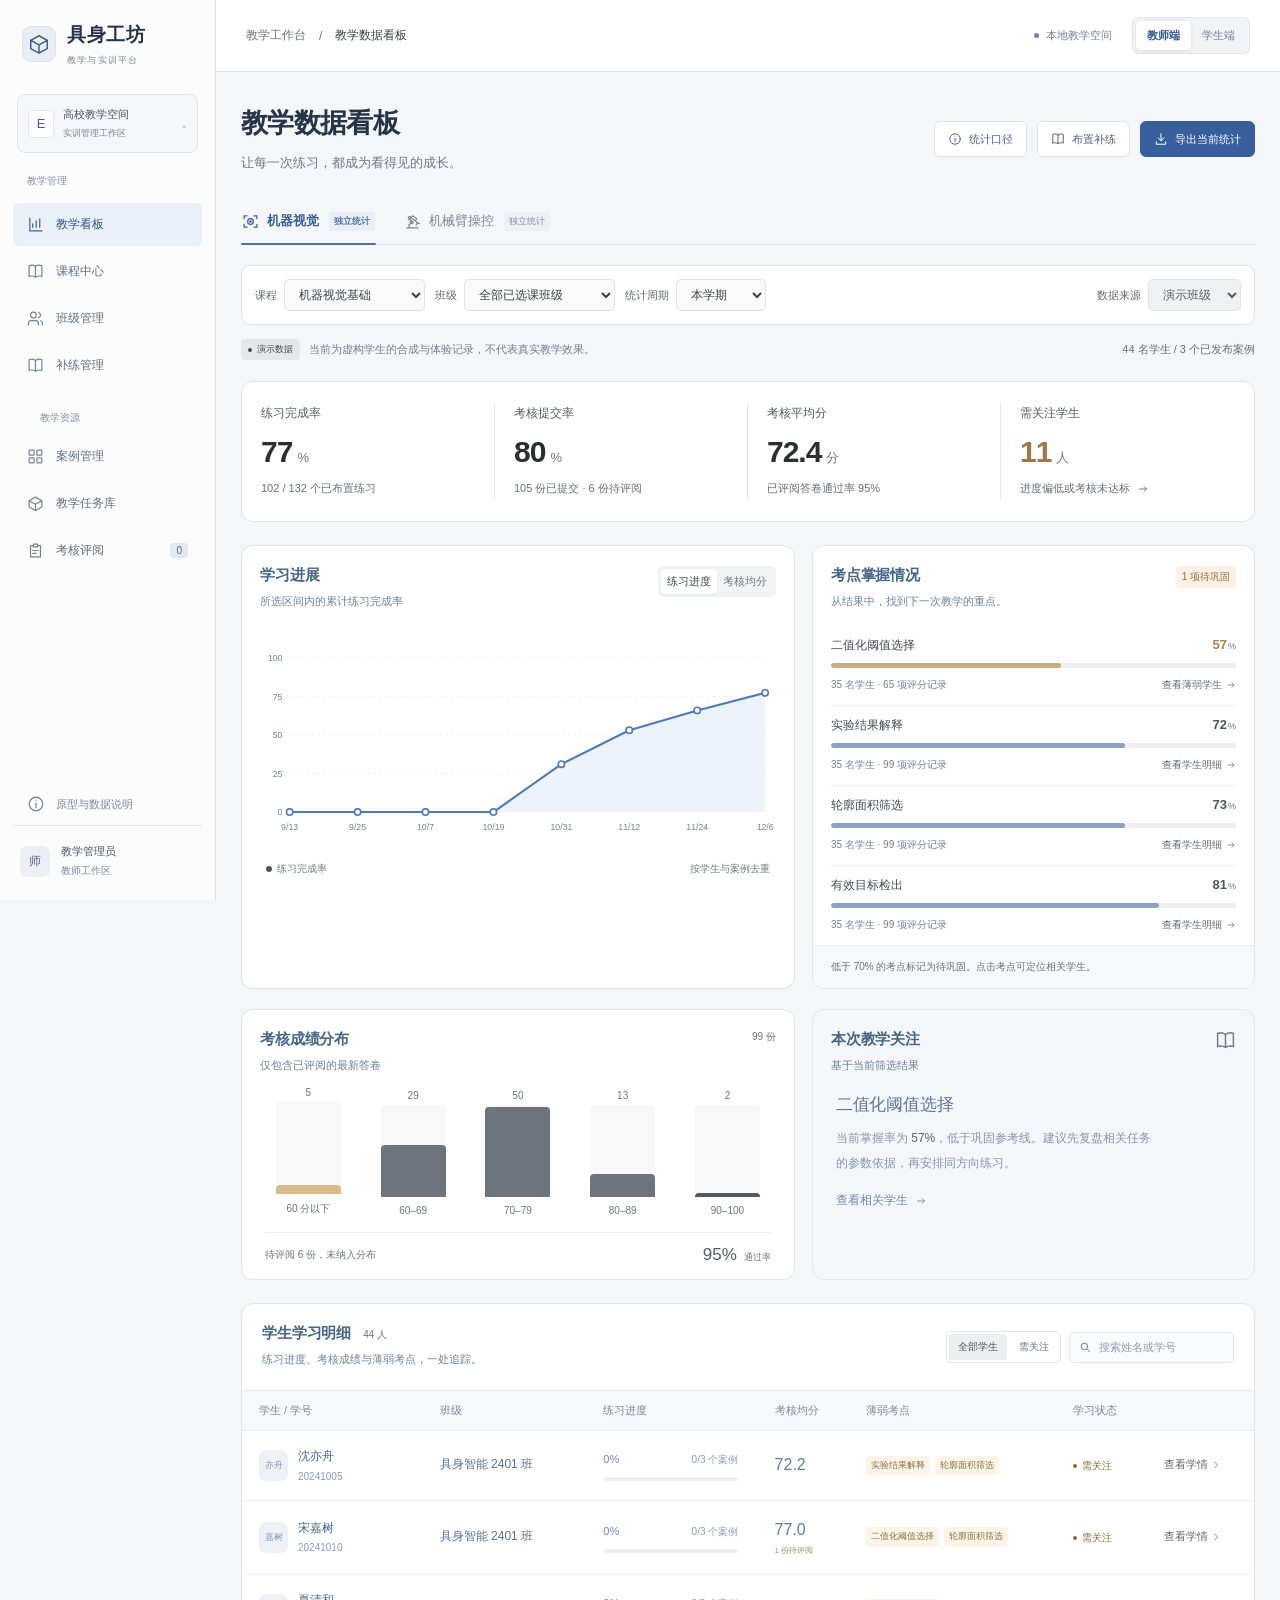
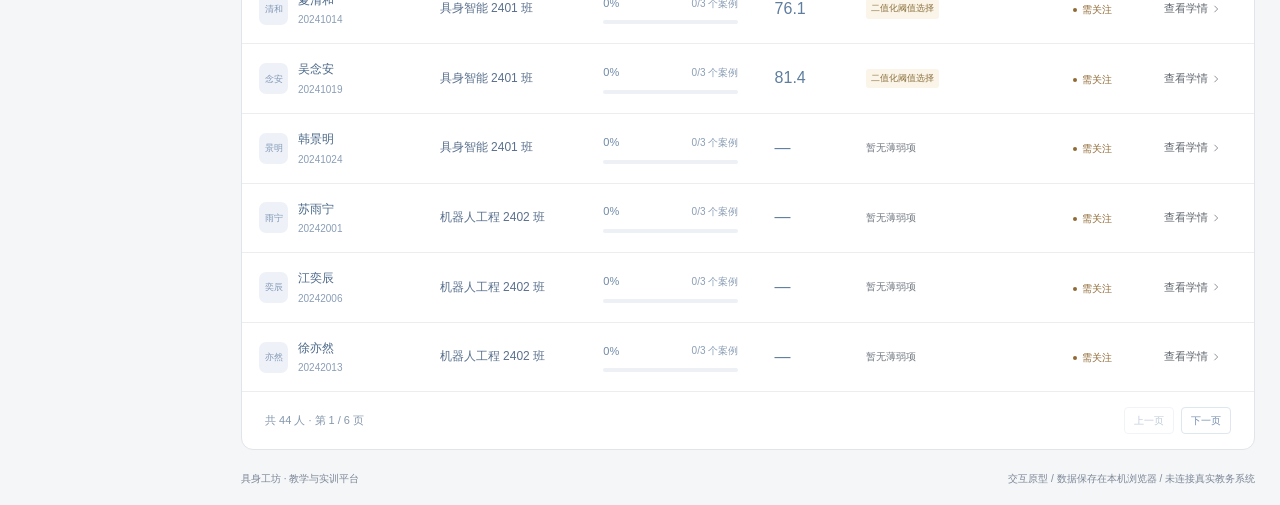
==== demos/robotlab/index.html @ 960e3304 "Publish AI product portfolio with bundled media and interactive demo" ====
<!doctype html><html lang="zh-CN"><head><meta charset="utf-8"><meta name="viewport" content="width=device-width,initial-scale=1"><title>具身工坊 · 教学与考核工作台</title><link rel="stylesheet" href="base.css"><link rel="stylesheet" href="workspace.css"><link rel="stylesheet" href="catalog.css"><link rel="stylesheet" href="studio.css"><link rel="stylesheet" href="remediation.css"><link rel="stylesheet" href="ai-workbench.css"><link rel="stylesheet" href="robot-nodes.css"></head><body><svg style="display:none" xmlns="http://www.w3.org/2000/svg"><symbol id="cube" viewBox="0 0 24 24"><path d="m12 3 9 5-9 5-9-5 9-5Z M3 8v9l9 5 9-5V8 M12 13v9"/></symbol><symbol id="grid" viewBox="0 0 24 24"><rect x="3" y="3" width="7" height="7" rx="1"/><rect x="14" y="3" width="7" height="7" rx="1"/><rect x="3" y="14" width="7" height="7" rx="1"/><rect x="14" y="14" width="7" height="7" rx="1"/></symbol><symbol id="book" viewBox="0 0 24 24"><path d="M12 5c-3-2-7-2-9-1v15c3-1 6-1 9 1 3-2 6-2 9-1V4c-2-1-6-1-9 1Zm0 0v15"/></symbol><symbol id="vision" viewBox="0 0 24 24"><path d="M3 8V4h4m10 0h4v4m0 8v4h-4M7 20H3v-4"/><circle cx="12" cy="12" r="4"/><circle cx="12" cy="12" r="1"/></symbol><symbol id="robot" viewBox="0 0 24 24"><path d="M4 21h16M7 21v-4l4-4-3-5 4-4 6 4-2 3-4-3m4 3 3 3-2 3m2-3 3 1"/><circle cx="8" cy="7" r="2"/><circle cx="11" cy="13" r="2"/></symbol><symbol id="chart" viewBox="0 0 24 24"><path d="M4 3v18h17M8 16v-5m5 5V7m5 9V4"/></symbol><symbol id="play" viewBox="0 0 24 24"><path d="m8 4 12 8-12 8V4Z"/></symbol><symbol id="save" viewBox="0 0 24 24"><path d="M4 3h13l4 4v14H3V3h1Zm3 0v6h10V3M7 21v-8h10v8"/></symbol><symbol id="spark" viewBox="0 0 24 24"><path d="m12 3 2.5 6.5L21 12l-6.5 2.5L12 21l-2.5-6.5L3 12l6.5-2.5L12 3Zm7-1 1 2 2 1-2 1-1 2-1-2-2-1 2-1 1-2Z"/></symbol><symbol id="settings" viewBox="0 0 24 24"><path d="M4 7h16M4 17h16"/><circle cx="9" cy="7" r="3" fill="white"/><circle cx="16" cy="17" r="3" fill="white"/></symbol><symbol id="refresh" viewBox="0 0 24 24"><path d="M20 8a8 8 0 1 0 0 9M20 3v6h-6"/></symbol><symbol id="expand" viewBox="0 0 24 24"><path d="M3 9V3h6m6 0h6v6M3 15v6h6m6 0h6v-6"/></symbol></svg><div id="app"></div><div id="toast" class="toast" role="status"></div><div id="modalRoot"></div><script src="catalog-data.js"></script><script src="drawing.js"></script><script src="app.js"></script><script src="catalog.js"></script><script src="analytics-data.js"></script><script src="analytics.js"></script><script src="remediation-data.js"></script><script src="remediation.js"></script><script src="ai-workbench.js"></script><script src="robot-nodes-model.js"></script><script src="robot-nodes.js"></script></body></html>
---- demos/robotlab/base.css ----
:root{--blue:#3164e8;--ink:#202b40;--muted:#8190a5;--line:#e6eaf0;--bg:#f4f6fa;--green:#209a78}*{box-sizing:border-box}body{margin:0;color:var(--ink);font-family:"PingFang SC","Microsoft YaHei",sans-serif;font-size:13px;background:var(--bg)}button,input,select{font:inherit}button{cursor:pointer;transition:background .15s,color .15s;border:0}button:disabled{opacity:.45;cursor:not-allowed}button:focus-visible,a:focus-visible,input:focus-visible,select:focus-visible{outline:3px solid #98b7ff;outline-offset:3px}button:hover{filter:brightness(.97)}.icon{width:18px;height:18px;vertical-align:middle;fill:none;stroke:currentColor;stroke-width:1.7;stroke-linecap:round;stroke-linejoin:round}.top{height:66px;background:#fff;border-bottom:1px solid var(--line);display:flex;align-items:center;padding:0 24px;gap:30px}.brand{font-size:19px;font-weight:650;display:flex;align-items:center;gap:10px;white-space:nowrap}.mark{width:31px;height:33px;background:var(--blue);color:white;display:grid;place-items:center;border-radius:9px}.brand small{font-size:10px;font-weight:500;letter-spacing:1.3px;color:var(--muted);display:block;margin-top:2px}.topnav{display:flex;height:100%;gap:28px;margin-left:25px}.topnav button{background:none;color:#758197;padding:0 2px;position:relative}.topnav button.active{color:var(--blue);font-weight:600}.topnav button.active:after{content:"";height:3px;background:var(--blue);position:absolute;bottom:0;left:0;right:0;border-radius:3px}.spacer{flex:1}.pill{padding:5px 9px;border-radius:5px;background:#eef6f3;color:#268768;font-size:11px;white-space:nowrap}.avatar{background:#eaf0ff;border-radius:50%;width:30px;height:30px;display:grid;place-items:center;color:var(--blue);font-weight:600}.shell{display:flex;min-height:calc(100vh - 66px)}.rail{width:68px;flex-shrink:0;background:#fff;border-right:1px solid var(--line);display:flex;align-items:center;flex-direction:column;gap:13px;padding:23px 0}.rail button{width:46px;height:53px;border-radius:9px;background:none;color:#8792a4;font-size:10px;display:flex;flex-direction:column;align-items:center;justify-content:center;gap:5px}.rail button.active{background:#edf2ff;color:var(--blue)}.rail .bottom{margin-top:auto}.main{padding:24px 24px 16px;flex:1;min-width:0}.breadcrumb{font-size:11px;color:#8a96a8;margin-bottom:12px}.breadcrumb span{margin:0 8px;color:#b6bec9}.titleline{display:flex;align-items:center;gap:12px}.titleline h1{font-size:23px;letter-spacing:-.6px;font-weight:650;margin:0}.tag{font-size:10px;padding:4px 7px;color:#657998;background:#e8edf5;border-radius:4px}.subtitle{color:#8390a4;font-size:12px;margin:9px 0 20px}.btn{height:34px;padding:0 13px;display:inline-flex;align-items:center;justify-content:center;gap:7px;background:#fff;border:1px solid #dce2ec;border-radius:6px;color:#58677e;white-space:nowrap}.btn.primary{background:var(--blue);color:#fff;border-color:var(--blue)}.btn.soft{background:#eef3ff;color:var(--blue);border-color:#e0e9ff}.titleactions{display:flex;gap:9px;margin-left:auto}.workflow{display:flex;background:#fff;border:1px solid var(--line);border-radius:9px;padding:13px 18px;margin-bottom:18px;gap:5px;align-items:center}.step{flex:1;display:flex;gap:9px;align-items:center;background:none;color:#8c98aa;font-size:12px;padding:8px 5px;text-align:left;white-space:nowrap}.step b{font-size:11px;width:23px;height:23px;border:1px solid #dce2ec;border-radius:50%;display:grid;place-items:center;font-weight:500}.step.done b{background:#eaf6f0;border-color:#eaf6f0;color:var(--green)}.step.active{color:var(--blue);font-weight:600}.step.active b{color:#fff;background:var(--blue);border-color:var(--blue);box-shadow:0 0 0 4px #edf2ff}.arrow{color:#c1c9d6}.workspace{display:grid;grid-template-columns:218px minmax(440px,1fr) 284px;gap:16px;align-items:start}.panel{background:white;border:1px solid var(--line);border-radius:9px;overflow:hidden}.panelhead{height:47px;display:flex;align-items:center;justify-content:space-between;padding:0 15px;border-bottom:1px solid var(--line);font-size:12px;font-weight:600}.panelhead small{font-size:10px;font-weight:400;color:#98a3b4}.left .panel{margin-bottom:14px}.lesson{padding:16px}.eyebrow{font-size:10px;color:var(--blue);font-weight:600;margin-bottom:7px}.lesson h3{font-size:15px;line-height:1.5;margin:0 0 8px}.lesson p{font-size:11px;color:#8a96a6;line-height:1.8;margin:0}.progress{height:4px;border-radius:4px;background:#eef1f6;margin:15px 0 7px;overflow:hidden}.progress span{display:block;height:100%;background:var(--blue);width:40%;transition:width .3s}.smallrow{display:flex;justify-content:space-between;color:#8c98a9;font-size:10px}.tasklist{padding:6px 10px 13px}.task{padding:12px 9px;display:flex;align-items:start;gap:9px;color:#8793a6;font-size:11px;line-height:1.6;border-radius:6px}.task.current{background:#edf3ff;color:var(--blue)}.task .check{width:15px;height:15px;border:1px solid #d6deea;border-radius:50%;font-size:9px;flex-shrink:0;text-align:center;line-height:14px;margin-top:1px}.task.complete .check{background:#e8f5ef;color:var(--green);border-color:#e8f5ef}.task small{display:block;font-size:10px;font-weight:400;opacity:.7;margin-top:3px}.knowledge{padding:14px;font-size:11px;color:#77869d;line-height:1.9}.knowledge strong{display:block;color:#52647d;margin-bottom:6px;font-weight:500}.knowledge button{background:none;color:var(--blue);padding:8px 0 0;font-size:11px}.center{min-width:0}.viewtoolbar{display:flex;padding:9px 12px;gap:8px;align-items:center;min-height:48px;border-bottom:1px solid var(--line)}.segments{display:flex;padding:3px;border-radius:5px;background:#f0f3f8}.segments button{padding:5px 11px;color:#8b97aa;background:transparent;border-radius:4px;font-size:11px}.segments button.active{background:white;box-shadow:0 1px 4px #20334e12;color:#345aaf}.viewtoolbar .rightlabel{font-size:10px;margin-left:auto;color:#8795a7}.viewport{position:relative;background:#1d2635;min-height:316px;overflow:hidden}.viewport canvas{display:block;width:100%;height:316px}.scene-label{position:absolute;top:14px;left:15px;color:#d9e2ef;display:flex;align-items:center;gap:7px;font-size:10px}.scene-label:before{content:"";width:5px;height:5px;background:#6dd3b2;border-radius:50%}.scene-help{position:absolute;bottom:13px;left:14px;font-size:10px;color:#8b9aaf}.scene-tools{position:absolute;top:12px;right:11px;display:flex;gap:5px}.scene-tools button{background:#ffffff10;border:1px solid #ffffff16;color:#c1d0e4;border-radius:4px;width:27px;height:27px}.viewportbadge{position:absolute;bottom:13px;right:12px;color:#adc0dc;font-size:10px}.camera-strip{background:#f8faff;display:grid;grid-template-columns:1fr 1fr;gap:12px;padding:12px;border-bottom:1px solid var(--line)}.camera-card{border:1px solid #e0e6ef;background:#fff;border-radius:6px;overflow:hidden}.camera-title{padding:8px 10px;font-size:10px;color:#687993;display:flex;justify-content:space-between}.camera-card canvas{width:100%;height:127px;display:block;background:#d5dde8}.vision-only .viewport{display:none}.vision-only .camera-card canvas{height:360px}.robot-only .camera-strip{display:none}.targetheader{display:flex;align-items:center;justify-content:space-between;padding:13px 14px 7px;font-size:12px;font-weight:600}.targetheader span{font-size:10px;color:#8c99ab;font-weight:400}table{border-collapse:collapse;width:100%;font-size:10px;text-align:left}th{color:#97a2b4;background:#fafbfd;font-weight:400;padding:9px 12px;white-space:nowrap}td{padding:10px 12px;border-top:1px solid #eff2f6;white-space:nowrap;color:#728198}tr.selected td{background:#f0f5ff;color:#3e68bf}tbody tr{cursor:pointer}.dot{display:inline-block;width:6px;height:6px;border-radius:2px;background:#e6b64b;margin-right:6px}.dot.blue{background:#7299d8}.status{color:#269975;font-size:10px}.paramtabs{display:flex;border-bottom:1px solid var(--line);padding:0 14px;gap:22px}.paramtabs button{height:43px;background:none;color:#8a97aa;font-size:12px}.paramtabs button.active{border-bottom:2px solid var(--blue);color:var(--blue);font-weight:600}.form{padding:16px}.sectiontitle{display:flex;align-items:center;gap:7px;font-size:12px;font-weight:600;margin-bottom:17px}.sectiontitle .square{width:5px;height:13px;background:var(--blue);border-radius:2px}.field{margin-bottom:18px}.field label{font-size:11px;color:#6f7e94;display:flex;justify-content:space-between;align-items:center;margin-bottom:9px}.field select,.field input[type=number]{border:1px solid #e1e6ef;background:#fafbfd;color:#52617b;border-radius:5px;height:32px;width:100%;padding:0 9px}.field input[type=number]{width:59px;height:27px;font-size:11px;color:var(--blue);background:#f6f8fd}input[type=range]{accent-color:var(--blue);width:100%;height:5px;cursor:pointer;margin:7px 0}.range-label{display:flex;justify-content:space-between;font-size:9px;color:#acb4c3}.switchrow{display:flex;justify-content:space-between;align-items:center;margin:16px 0;font-size:11px;color:#748299}.switch{width:29px;height:16px;border-radius:10px;background:#c8d1df;padding:2px}.switch.on{background:var(--blue)}.switch:after{content:"";display:block;width:12px;height:12px;border-radius:50%;background:#fff;transition:transform .15s}.switch.on:after{transform:translateX(13px)}.histogram{height:61px;display:flex;align-items:end;gap:2px;position:relative;margin-top:11px;border-bottom:1px solid #e3e9f3}.histogram i{background:#d7e2f8;flex:1;border-radius:1px 1px 0 0}.histogram .thresholdline{position:absolute;width:1px;height:62px;background:var(--blue);left:50%;bottom:0}.hint{padding:10px 11px;background:#f4f7fc;border-radius:6px;color:#8a98af;font-size:10px;line-height:1.8;margin:14px 0}.form .btn{width:100%;font-size:11px}.agent{margin-top:14px;border-color:#dce5fb}.agenthead{background:#f8faff}.agenttitle{display:flex;align-items:center;gap:7px;color:#425f9a}.agentmark{width:21px;height:21px;background:#e5edff;border-radius:6px;display:grid;place-items:center;color:var(--blue)}.agentbody{padding:13px}.agentbody p{font-size:11px;line-height:1.9;color:#7c8ba1;margin:0 0 10px}.agentbody strong{color:#4d6693;font-weight:500}.agentchips{display:flex;gap:6px;flex-wrap:wrap}.agentchips button{background:#fff;border:1px solid #e0e7f5;border-radius:5px;color:#6e80a0;font-size:10px;padding:6px 8px}.agentinput{display:flex;margin-top:13px;border:1px solid #e3e9f3;border-radius:5px;overflow:hidden}.agentinput input{width:100%;min-width:0;border:0;padding:9px;background:#fafbfd;font-size:10px;outline:none}.agentinput button{background:#edf2ff;color:var(--blue);width:33px}.runtime{margin-top:15px}.runtimehead{display:flex;align-items:center;border-bottom:1px solid var(--line);padding:0 14px;gap:22px}.runtimehead button{height:40px;background:none;font-size:11px;color:#8b97aa}.runtimehead button.active{color:var(--blue);border-bottom:2px solid var(--blue)}.runtimehead span{margin-left:auto;font-size:10px;color:#8b97aa}.logs{padding:12px 15px;font-size:10px;color:#8593a8;line-height:2;font-family:"SFMono-Regular",Consolas,monospace;height:89px;overflow:auto}.logs .ok{color:#26937c}.logs .info{color:#5279b6}.footer{display:flex;gap:20px;font-size:10px;color:#9aa5b5;padding:14px 0 0}.footer .spacer{flex:1}.toast{position:fixed;bottom:26px;left:50%;transform:translateX(-50%);padding:12px 20px;background:#24344b;color:#fff;border-radius:8px;box-shadow:0 8px 35px #15284235;z-index:20;opacity:0;pointer-events:none;transition:opacity .2s}.toast.show{opacity:1}.overlay{position:fixed;inset:0;background:#17263b66;backdrop-filter:blur(4px);z-index:30;display:flex;align-items:center;justify-content:center;padding:25px}.modal{width:710px;max-width:100%;max-height:90vh;overflow:auto;background:#fff;border-radius:15px;box-shadow:0 25px 100px #12264b40}.modalhead{display:flex;justify-content:space-between;padding:24px 28px;border-bottom:1px solid var(--line)}.modalhead h2{font-size:19px;margin:0}.modalhead p{color:#8a98ac;font-size:11px;margin-bottom:0}.modalbody{padding:25px 28px}.scorehero{display:flex;gap:24px;align-items:center;padding:20px;background:#f3f7ff;border-radius:10px;margin-bottom:22px}.score{font-size:46px;color:var(--blue);font-weight:650}.score small{font-size:13px;color:#8a99b1;font-weight:400}.scorehero h3{margin:0 0 9px;font-size:15px}.scorehero p{margin:0;font-size:11px;color:#7f90aa}.metric{display:flex;align-items:center;gap:15px;margin:17px 0;font-size:12px}.metric>span{width:95px}.metric .bar{height:6px;background:#edf1f8;flex:1;border-radius:5px;overflow:hidden}.metric .bar i{display:block;height:100%;background:var(--blue)}.metric b{font-weight:500;width:40px}.modalfoot{display:flex;justify-content:end;gap:10px;padding:18px 28px;border-top:1px solid var(--line)}.casegrid{display:grid;grid-template-columns:1fr 1fr;gap:14px}.casecard{border:1px solid var(--line);border-radius:9px;padding:20px;text-align:left;background:white}.casecard.selected{border-color:var(--blue);background:#f6f9ff}.casecard h3{font-size:15px}.casecard p{font-size:12px;color:#8491a5;line-height:1.8}.mode{font-size:11px;color:#8593a8;background:none}.teachlist{padding:20px}.teachlist label{display:flex;justify-content:space-between;padding:14px 0;border-bottom:1px solid var(--line)}.jog{display:grid;grid-template-columns:1fr 1fr;gap:8px}.jog button{background:#f3f6fc;color:#536c96;border:1px solid #e2e8f2;padding:9px;border-radius:5px}.robot-readout{display:grid;grid-template-columns:repeat(3,1fr);gap:6px;margin:13px 0}.robot-readout div{padding:9px;background:#f7f9fc;border-radius:5px;font-size:10px;color:#8795a9}.robot-readout b{display:block;color:#4d6386;margin-top:5px;font-weight:500}.hide{display:none!important}@media(min-width:1600px){.main{padding-left:30px;padding-right:30px}.workspace{grid-template-columns:235px minmax(530px,1fr) 310px}.viewport canvas{height:370px}.camera-card canvas{height:145px}.form{padding:20px}}@media(max-width:1200px){.workspace{grid-template-columns:180px minmax(350px,1fr) 250px;gap:10px}.main{padding:18px 14px}.topnav{margin-left:0}.step{font-size:10px;gap:5px}.workflow{padding:10px}.top{gap:20px}.rail{width:56px}.camera-card canvas{height:110px}}@media(max-width:1000px){.workspace{grid-template-columns:minmax(350px,1fr) 250px}.left{display:none}.topnav{gap:14px}.top{padding:0 14px;gap:13px}.workflow{overflow:auto}.step{min-width:105px}.titleline h1{font-size:20px}.titleactions .btn:first-child{display:none}}@media(max-width:700px){.rail,.topnav,.top .pill,.top>.mode{display:none}.top{height:58px}.main{padding:16px 10px}.workspace{display:flex;flex-direction:column}.center,.right{width:100%}.right{display:grid;grid-template-columns:1fr}.subtitle{line-height:1.8;margin-bottom:12px}.titleline{flex-wrap:wrap}.titleactions{margin-left:0}.titleline h1{font-size:20px}.camera-card canvas{height:110px}.viewport canvas{height:280px}.footer{flex-wrap:wrap;gap:8px}.casegrid{grid-template-columns:1fr}.tag{display:none}table{font-size:9px}td,th{padding:9px 7px}}@media(prefers-reduced-motion:reduce){*{scroll-behavior:auto!important;transition:none!important}}
---- demos/robotlab/workspace.css ----
:root{--muted:#718198}.top{position:sticky;top:0;z-index:10}.topnav{margin-left:15px}.topnav button{font-size:13px}.role-switch{display:flex;border:1px solid #e0e6f1;background:#f4f6fa;padding:3px;border-radius:7px}.role-switch button{border-radius:5px;background:none;font-size:12px;padding:7px 13px;color:#7a899f}.role-switch button.active{background:#fff;box-shadow:0 1px 5px #233a6320;color:var(--blue);font-weight:600}.page-wrap{max-width:1680px;margin:auto}.main{padding:24px 28px 18px}.rail{position:fixed;top:66px;bottom:0;z-index:8}.shell{padding-left:68px}.breadcrumb{font-size:12px}.titleline h1{font-size:24px}.subtitle{font-size:12px;line-height:1.8}.titleactions{align-items:center}.saved-indicator{font-size:11px;color:#8b99ad;margin-right:6px}.domain-cards{display:grid;grid-template-columns:1fr 1fr;gap:16px;margin-bottom:22px}.domain-card{display:flex;align-items:center;gap:15px;background:#fff;border:1px solid #e1e7f0;border-radius:9px;padding:18px 20px;text-align:left;position:relative;min-height:94px;color:var(--ink)}.domain-card.active{border-color:#7599f0;background:#f8faff;box-shadow:0 0 0 1px #3164e80a}.domain-card h3{font-size:15px;margin:0 0 7px;font-weight:600}.domain-card p{font-size:11px;color:#8593a7;margin:0}.domain-card .domain-icon{height:43px;width:43px;border-radius:10px;background:#edf3ff;color:#4d76cb;display:grid;place-items:center}.domain-card.robot .domain-icon{background:#e9f4f1;color:#3c927c}.domain-card .domain-icon svg{width:24px;height:24px}.domain-card .tag{margin-left:auto;background:#fff;border:1px solid #e5eaf3;color:#8191ac}.domain-card.active:after{content:'✓';position:absolute;right:9px;top:7px;color:var(--blue);font-size:10px}.teacher-layout{display:grid;grid-template-columns:210px minmax(440px,1fr) 280px;gap:18px;align-items:start}.config-menu{padding:13px 10px}.config-menu button{display:flex;width:100%;gap:12px;align-items:center;background:none;text-align:left;border-radius:6px;padding:13px 12px;color:#7e8da3;margin:3px 0;font-size:12px}.config-menu button.active{background:#edf3ff;color:var(--blue);font-weight:600}.config-menu .num{font-size:11px;width:21px;height:21px;display:grid;place-items:center;border:1px solid #dfe6f2;border-radius:5px;color:#9ba7b8}.config-menu button.active .num{border-color:#cbdcfe;color:var(--blue)}.sidebar-note{font-size:11px;color:#7e8fa8;line-height:1.9;padding:17px 15px;border-top:1px solid var(--line)}.sidebar-note strong{display:block;color:#546b92;font-weight:500;margin-bottom:7px}.panelhead{height:50px;font-size:13px}.panelhead small{font-size:11px}.editor-title{padding:22px 24px 18px;border-bottom:1px solid var(--line)}.editor-title h2{font-size:17px;margin:0 0 8px;font-weight:600}.editor-title p{color:#7d8da5;font-size:12px;line-height:1.8;margin:0}.editor-body{padding:22px 24px}.form-grid{display:grid;grid-template-columns:1fr 1fr;gap:20px}.form-item{margin-bottom:20px}.form-item label{display:block;color:#536780;font-size:12px;margin-bottom:9px}.form-item small{display:block;color:#8d9bb0;line-height:1.8;font-size:11px;margin-top:8px}.form-item input,.form-item select,.form-item textarea,.rule-input{width:100%;height:36px;border:1px solid #dfe6f0;border-radius:5px;background:#fcfdff;padding:8px 11px;color:#455b78;outline:none}.form-item textarea{height:90px;resize:vertical;line-height:1.8}.form-item input:focus,.form-item textarea:focus,.form-item select:focus,.rule-input:focus{border-color:#87a8f3;box-shadow:0 0 0 3px #eff4ff}.form-grid .form-item{margin:0}.form-divider{height:1px;background:var(--line);margin:23px 0}.fieldtitle{display:flex;align-items:center;justify-content:space-between;font-size:13px;font-weight:600;margin:0 0 15px}.fieldtitle span{font-size:11px;color:#8b9ab0;font-weight:400}.checkline{display:flex;align-items:flex-start;gap:10px;padding:14px 0;font-size:12px;color:#536a89;border-bottom:1px solid #eef2f7;line-height:1.7}.checkline input{accent-color:var(--blue);margin:4px 0 0;width:15px;height:15px}.checkline strong{font-weight:500;display:block}.checkline small{display:block;color:#90a0b5;font-size:11px;margin-top:4px}.checkline .tag{margin-left:auto;white-space:nowrap}.subtle-note{background:#f6f8fc;padding:12px 14px;border-radius:6px;color:#8494aa;font-size:11px;line-height:1.9;margin:16px 0 0}.subtle-note.blue{background:#f1f6ff;color:#6480b1}.editor-footer{padding:16px 24px;border-top:1px solid var(--line);display:flex;justify-content:space-between;align-items:center;color:#9ca7b7;font-size:11px}.preview-card{margin-bottom:15px}.preview-screen{height:150px;background:#edf1f7;position:relative;overflow:hidden}.preview-screen canvas{height:150px;width:100%;display:block}.preview-screen.robot-preview{height:175px;background:#1d2737}.preview-screen.robot-preview canvas{height:175px}.preview-caption{position:absolute;bottom:9px;left:10px;color:#7c8da6;font-size:10px;background:#ffffffdb;padding:4px 7px;border-radius:4px}.preview-screen.robot-preview .preview-caption{background:#23374bcc;color:#c9d9ef}.summary-list{padding:12px 15px}.summary-list div{display:flex;justify-content:space-between;gap:10px;padding:9px 0;font-size:11px;color:#8c9ab0}.summary-list strong{font-weight:500;color:#4c6383;text-align:right}.tag.green{color:#269577;background:#edf8f3;border:0}.tag.orange{background:#fff6e9;color:#b8893d}.policy-list{padding:8px 15px}.policy-list div{display:flex;justify-content:space-between;padding:9px 0;color:#7b8da6;font-size:11px}.policy-list .yes{color:#299a7a}.policy-list .no{color:#a3aebd}.mini-link{border:0;background:none;color:var(--blue);font-size:11px;padding:9px 15px 15px;text-align:left}.total-bar{display:flex;align-items:center;justify-content:space-between;background:#f4f8ff;border:1px solid #e1eafb;border-radius:7px;padding:14px 16px;margin-bottom:18px;color:#677e9f;font-size:12px}.total-bar b{color:var(--blue);font-size:22px;font-weight:600}.total-bar.invalid{background:#fff6f2;border-color:#f1d9c8}.total-bar.invalid b{color:#c88553}.rubric{font-size:12px}.rubric th{font-size:11px;padding:12px 10px}.rubric td{padding:15px 10px;white-space:normal;vertical-align:middle;font-size:12px;line-height:1.8;color:#627797}.rubric small{font-size:10px;color:#98a6ba;display:block}.rubric .weight{width:66px;height:32px}.rubric .weight-cell{white-space:nowrap}.rule-input{height:32px;font-size:12px}.table-scroll{overflow:auto}.permission-row{display:flex;align-items:center;justify-content:space-between;gap:15px;border-bottom:1px solid #edf1f7;padding:18px 0}.permission-row h4{font-size:12px;font-weight:500;color:#4b6488;margin:0 0 6px}.permission-row p{font-size:11px;color:#8c9ab0;margin:0;line-height:1.8}.switch{flex-shrink:0}.policy-presets{display:flex;gap:8px;margin:0 0 14px}.policy-presets button{font-size:11px;padding:7px 10px;border-radius:5px;background:#f5f7fb;border:1px solid #e1e7f2;color:#7185a6}.policy-presets button:hover{background:#eef4ff;color:var(--blue)}.validation{font-size:12px;color:#b5753d;line-height:1.9;background:#fff6e9;border:1px solid #f5e3c8;padding:12px 15px;border-radius:6px;margin-bottom:15px}.student-layout{display:grid;grid-template-columns:210px minmax(430px,1fr) 280px;gap:18px;align-items:start}.exam-banner{display:flex;align-items:center;gap:12px;background:#f4f8ff;border:1px solid #dce7fc;border-radius:7px;padding:13px 16px;margin-bottom:18px;font-size:12px;color:#6b84a9}.exam-banner .icon{color:#567cc1}.exam-banner.warning{background:#fff7ec;border-color:#f2dfc0;color:#ae864d}.exam-meta{display:flex;gap:16px;font-size:11px;color:#8f9db2;margin:15px 0 0}.exam-clock{font-size:19px;color:#456baf;font-variant-numeric:tabular-nums;letter-spacing:1px}.student-heading{padding:18px 15px}.student-heading h3{font-size:14px;line-height:1.7;margin:8px 0 12px}.student-heading p{font-size:11px;line-height:1.9;color:#8999af;margin:0}.exam-task{padding:13px 15px;display:flex;gap:10px;border-top:1px solid #edf1f7}.exam-task .task-num{font-size:10px;color:#8ca0bc;background:#f1f5fa;border-radius:4px;width:20px;height:20px;display:grid;place-items:center;flex-shrink:0}.exam-task h4{font-size:12px;font-weight:500;line-height:1.7;margin:0;color:#5d7393}.exam-task p{font-size:10px;line-height:1.8;color:#94a3b7;margin:5px 0 0}.exam-task .task-score{color:#a6b1c2;font-size:10px;white-space:nowrap;margin-left:auto}.workspace-toolbar{display:flex;align-items:center;justify-content:space-between;gap:8px;padding:13px 15px;border-bottom:1px solid var(--line);font-size:12px;font-weight:500}.workspace-toolbar small{font-size:10px;color:#92a1b6;font-weight:400}.vision-canvas-wrap{display:grid;grid-template-columns:1fr 1fr;gap:14px;padding:15px;background:#f9fbfe}.vision-canvas-wrap .camera-title{font-size:11px;padding:10px 11px}.vision-canvas-wrap canvas{height:230px;width:100%;display:block}.vision-canvas-wrap .camera-card{border-radius:6px}.vision-stats{display:grid;grid-template-columns:repeat(3,1fr);gap:1px;background:var(--line);border-top:1px solid var(--line);border-bottom:1px solid var(--line)}.vision-stats div{background:white;padding:16px;font-size:11px;color:#8b9db4}.vision-stats strong{display:block;font-size:21px;font-weight:500;color:#47658f;margin-top:8px}.vision-stats strong small{font-size:11px;font-weight:400;color:#a1aec0}.student-layout .viewport canvas{height:345px}.student-layout .viewport{min-height:345px}.evidence-box{padding:18px}.evidence-box label{display:block;font-size:12px;color:#587095;margin-bottom:10px}.evidence-box textarea{width:100%;height:90px;border:1px solid #e1e7f1;border-radius:6px;padding:11px;font-size:12px;line-height:1.8;resize:vertical;color:#5c7395}.evidence-box textarea::placeholder{color:#a0aec1}.evidence-meta{display:flex;justify-content:space-between;font-size:10px;color:#9aa8bd;margin-top:8px}.exam-controls{padding:14px 16px;display:flex;justify-content:space-between;border-top:1px solid var(--line);align-items:center;gap:10px}.exam-controls small{font-size:10px;color:#90a0b7}.student-layout .form{padding:17px}.student-layout .field label{font-size:12px}.student-layout .hint{font-size:11px}.student-layout .agentbody p{font-size:12px}.student-layout .agentinput input{font-size:11px}.agent-counter{color:#9daac0;font-size:10px;margin-top:10px}.task-mapping{display:grid;grid-template-columns:1fr 1fr;gap:9px}.task-mapping label{font-size:11px;color:#7e91ae}.task-mapping select{width:100%;margin-top:7px;height:32px;color:#576e93;background:#fafcfe;border:1px solid #dfe7f3;border-radius:5px}.pass-score{font-weight:500;color:#5273ac}.submission-bar{display:flex;justify-content:space-between;align-items:center;padding:16px 18px;background:#fff;border:1px solid var(--line);border-radius:8px;margin-top:16px;gap:10px}.submission-bar p{font-size:11px;color:#8b9bb2;line-height:1.8;margin:0}.submission-bar strong{font-size:12px;font-weight:500;color:#526e96}.submission-bar .btn{flex-shrink:0}.empty-state{padding:40px;text-align:center;color:#91a0b5}.empty-state h3{font-size:16px;color:#5c7295;font-weight:500}.report-grid{display:grid;grid-template-columns:1fr 1fr;gap:16px}.record-card{background:#fff;border:1px solid var(--line);border-radius:9px;padding:21px;text-align:left;color:var(--ink)}.record-card h3{font-size:15px;margin:0 0 10px}.record-card p{font-size:11px;color:#94a2b7}.record-card .record-score{color:var(--blue);font-size:27px;margin-top:18px}.record-card .record-score small{font-size:11px;color:#9aabc2}.student-record{padding:15px;border:1px solid var(--line);border-radius:7px;margin:12px 0;display:flex;justify-content:space-between;gap:12px;font-size:12px;line-height:1.8}.student-record p{font-size:11px;color:#94a1b5;margin:6px 0}.modal-body-text{font-size:12px;line-height:1.9;color:#7487a3}.review-textarea{width:100%;border:1px solid #dce4f1;border-radius:6px;padding:10px;color:#526b8e;height:65px;resize:vertical}.review-score{width:70px;margin:0 8px}.locked{opacity:.7}.no-data{color:#9aa9bd;font-size:11px;padding:20px;text-align:center}.type-label{font-size:11px;font-weight:500;padding:4px 7px;border-radius:4px;color:#5981c7;background:#edf3ff}.type-label.robot{color:#388b76;background:#edf7f3}.footer{line-height:1.8}.footer span{font-size:10px}.mobile-menu{display:none}.textlink{background:none;color:var(--blue);padding:0;font-size:11px}.modalhead h2{font-size:18px}.modal{width:760px}.btn:disabled:hover{filter:none}.preview-status{font-size:11px;color:#92a2b9}.param-notice{padding:12px 15px;background:#f6f9fe;color:#8d9fb9;border-bottom:1px solid var(--line);font-size:11px;line-height:1.8}.student-layout .segments button{font-size:10px;padding:5px 8px}.mapping-note{font-size:11px;color:#8b9cb5;line-height:1.8;margin:12px 0}.student-clock-label{font-size:11px;color:#99a8bc;margin-bottom:7px}.rubric-readonly{margin-top:15px}.rubric-readonly div{display:flex;justify-content:space-between;gap:10px;padding:8px 0;font-size:11px;color:#8899b3}.rubric-readonly div b{font-weight:500;color:#6480a8}.attempt-status{font-size:11px;color:#8799b3}.readonly-permission{border:1px solid #e2e9f6;padding:11px;border-radius:6px;color:#8e9eb8;font-size:11px;line-height:1.8}.student-layout .scene-label{font-size:10px}.student-layout .targetheader{font-size:12px}.exam-preview-note{font-size:11px;color:#93a2b8;padding:12px 15px}.invalid-field{border-color:#ce9169!important}.review-outcome{display:flex;gap:14px;align-items:center;background:#f2f7ff;border-radius:8px;padding:18px;margin-bottom:18px}.review-outcome .score{font-size:37px}.review-outcome p{margin:5px 0;font-size:11px;color:#8396b2}.nav-status{font-size:11px;color:#92a0b6}.done-label{color:#229776}.thumbline{height:3px;background:#e9eef6;margin-top:15px;border-radius:4px}.thumbline i{height:100%;display:block;background:#7196ed;border-radius:4px}.agent-response{white-space:pre-line}.small-label{font-size:10px;color:#9babbe}.select-plain{background:white;border:1px solid #dfe5ef;border-radius:5px;color:#617b9f;padding:6px 9px;font-size:11px}.editor-toolbar{display:flex;align-items:center;justify-content:space-between;margin-bottom:18px}.editor-toolbar p{font-size:11px;color:#8b9bb3;margin:0}.config-sidebar .panel{margin-bottom:15px}@media(min-width:1600px){.teacher-layout,.student-layout{grid-template-columns:230px minmax(530px,1fr) 310px}.vision-canvas-wrap canvas{height:270px}.student-layout .viewport canvas{height:390px}.student-layout .viewport{min-height:390px}}@media(max-width:1250px){.teacher-layout,.student-layout{grid-template-columns:185px minmax(340px,1fr) 250px;gap:12px}.main{padding:20px 17px}.editor-body{padding:20px}.vision-canvas-wrap{gap:8px;padding:10px}.vision-canvas-wrap canvas{height:190px}.domain-card{padding:16px}.titleline h1{font-size:21px}.topnav{gap:18px}.top{gap:20px}.role-switch button{padding:7px 10px}}@media(max-width:1050px){.teacher-layout,.student-layout{grid-template-columns:minmax(340px,1fr) 255px}.config-sidebar,.student-sidebar{grid-column:1/-1}.config-sidebar{display:flex;gap:12px}.config-sidebar>.panel{flex:1;margin:0}.config-sidebar .sidebar-note{display:none}.config-menu{display:flex;gap:5px;padding:8px;flex-wrap:wrap}.config-menu button{width:auto;flex:1;white-space:nowrap;gap:6px;padding:9px}.config-sidebar .panelhead{display:none}.student-sidebar{display:flex}.student-sidebar .student-heading{flex:1}.student-sidebar .exam-task{display:none}.student-sidebar>section{width:100%}.student-sidebar .student-heading h3{display:inline-block;margin:0 15px 0 0}.student-sidebar .student-heading p{display:inline}.student-sidebar .exam-meta{display:none}.titleactions{gap:6px}.saved-indicator{display:none}.top .brand small{font-size:9px}.topnav{display:none}.shell{padding-left:56px}.rail{width:56px}.form-grid{gap:15px}.rubric td{font-size:11px}}@media(max-width:740px){.top{height:auto;min-height:64px;flex-wrap:wrap;gap:12px;padding:12px 15px}.top .spacer{display:none}.top .brand{font-size:16px;margin-right:auto}.top .avatar{display:none}.role-switch button{font-size:11px}.shell{padding-left:0}.rail{display:none}.main{padding:17px 12px}.titleline{gap:10px}.titleline h1{font-size:20px}.titleactions{width:100%;margin-left:0;justify-content:flex-end}.domain-cards{gap:9px;margin-top:15px;margin-bottom:15px}.domain-card{padding:14px 10px;gap:9px;min-height:90px}.domain-card .domain-icon{width:30px;height:35px}.domain-card h3{font-size:12px}.domain-card p{font-size:10px;line-height:1.6}.domain-card .tag{display:none}.teacher-layout,.student-layout{display:flex;flex-direction:column}.teacher-layout>*,.student-layout>*{width:100%}.config-sidebar{display:block}.config-sidebar .panel:not(:first-child){display:none}.config-menu{display:grid;grid-template-columns:1fr 1fr}.config-menu button{font-size:11px}.teacher-preview{display:grid;grid-template-columns:1fr;gap:10px}.preview-card{margin:0}.form-grid{grid-template-columns:1fr 1fr}.editor-body{padding:17px}.editor-title{padding:18px}.form-item label{font-size:11px}.student-heading{padding:15px}.student-sidebar .student-heading p{display:block;margin-top:8px}.vision-canvas-wrap canvas{height:150px}.vision-stats div{padding:12px;font-size:10px}.vision-stats strong{font-size:18px}.rubric td,.rubric th{padding:11px 6px}.report-grid{grid-template-columns:1fr}.exam-banner{line-height:1.7;font-size:11px}.student-layout .viewport canvas,.student-layout .viewport{height:300px;min-height:300px}.footer{margin-bottom:10px}.student-layout .right{display:block}.student-layout .agent{margin-bottom:10px}.editor-footer{padding:15px}.config-sidebar .panelhead{display:none}.top .pill{display:none}.form-item input,.form-item select{min-width:0}.modalbody{padding:18px}.modalhead{padding:19px}.modalfoot{padding:16px 18px}.type-label{font-size:10px}.role-switch{margin-left:auto}}
.rail{left:0}.rail button{padding:0;white-space:nowrap}.rule-input.review-score{width:70px}.agentmark .icon{width:13px;height:13px}.nav-status{white-space:nowrap}@media(max-width:740px){.nav-status{display:none}}
.field .task-mapping label{display:block;font-size:11px;line-height:1.7;margin-bottom:0;color:#7e91ae}.field .task-mapping select{display:block;margin-top:6px}
---- demos/robotlab/catalog.css ----
.topnav{gap:25px;margin-left:10px}.topnav button{white-space:nowrap}.main{min-height:calc(100vh - 66px)}.catalog-overview{display:flex;align-items:center;background:#fff;border:1px solid var(--line);border-radius:9px;padding:22px 26px;margin:20px 0 22px;gap:0}.catalog-overview>div{min-width:180px;padding:0 35px;border-right:1px solid #eaf0f7}.catalog-overview>div:first-child{padding-left:0}.catalog-overview>div:nth-child(3){border:0}.catalog-overview span{display:block;font-size:11px;color:#8b9ab1}.catalog-overview strong{display:block;font-size:27px;font-weight:550;color:#3c577f;margin-top:10px;font-variant-numeric:tabular-nums}.catalog-overview strong small{font-size:11px;font-weight:400;color:#9aabc0;margin-left:8px}.catalog-overview>p{margin:0 0 0 auto;padding-left:20px;border-left:1px solid #edf1f7;font-size:11px;color:#a0adc0;line-height:2}.catalog-overview p b{font-weight:400;color:#7186a7}.catalog-toolbar{display:flex;gap:15px;align-items:center;margin:0 0 20px;flex-wrap:wrap}.catalog-segments{display:flex;align-items:center;gap:4px;background:#eaf0f7;padding:4px;border-radius:7px}.catalog-segments button{background:none;border-radius:5px;padding:8px 15px;color:#8293ae;font-size:12px;white-space:nowrap}.catalog-segments button.active{background:#fff;color:var(--blue);box-shadow:0 1px 5px #29446d0d;font-weight:500}.catalog-search{display:flex;align-items:center;gap:8px;background:white;border:1px solid #dfe6f0;border-radius:6px;width:270px;padding:0 11px;height:37px;color:#92a3bc}.catalog-search>span{font-size:23px;line-height:1}.catalog-search input{min-width:0;width:100%;border:0;background:none;color:#5a7296;font-size:11px;padding:9px 0;outline:none}.catalog-search input::placeholder{color:#a0aec2}.catalog-search button{background:none;color:#899dbb;font-size:17px;padding:0 2px}.course-grid{display:grid;grid-template-columns:repeat(3,minmax(0,1fr));gap:21px}.course-card{background:white;border:1px solid #e1e7f0;border-radius:10px;overflow:hidden;transition:border-color .15s,box-shadow .15s}.course-card:hover{border-color:#a7bce6;box-shadow:0 6px 20px #2a4c7e08}.course-art{position:relative;background:#edf3fb;height:143px;overflow:hidden}.course-card.robot .course-art{background:#edf5f2}.course-art>svg{width:100%;height:100%;display:block}.art-tag{position:absolute;right:14px;top:13px;background:#ffffffc4;border:1px solid #e2e9f3;border-radius:4px;color:#7f94b3;font-size:10px;padding:4px 8px}.course-card-body{padding:21px 22px 19px}.course-card h2{font-size:18px;font-weight:600;margin:13px 0 8px;letter-spacing:-.3px}.course-card-body>p{font-size:12px;color:#8a9bb3;margin:0;line-height:1.7}.course-meta{display:flex;gap:15px;font-size:10px;color:#9aabc0;margin:20px 0}.course-state{display:flex;justify-content:space-between;color:#8398b7;font-size:11px;line-height:1.7}.status-dot{display:inline-block;width:5px;height:5px;border-radius:50%;background:#4aaa8d;margin:0 6px 1px 0}.course-enter{width:100%;margin-top:18px;justify-content:space-between;padding:0 13px;font-size:12px;height:35px}.course-card.robot .course-enter{background:#f0f8f5;border-color:#e1eee9;color:#538c7e}.course-card .thumbline{margin-top:10px}.course-card .thumbline+.course-enter{margin-top:14px}.course-detail-head{display:flex;align-items:center;gap:28px;background:white;border:1px solid var(--line);border-radius:9px;margin:20px 0 22px;overflow:hidden}.course-detail-head>div{width:300px;background:#eef4f9;flex-shrink:0}.course-detail-head svg{width:100%;height:150px;display:block}.course-detail-head section{padding:18px 25px 18px 0}.course-detail-head h2{font-size:19px;font-weight:550;margin:11px 0 10px}.course-detail-head p{color:#8e9fba;font-size:11px;line-height:1.9;margin:0 0 12px}.course-detail-layout{display:grid;grid-template-columns:220px minmax(0,1fr);gap:20px;align-items:start}.chapter-menu{position:sticky;top:83px}.chapter-menu a{display:flex;align-items:center;gap:10px;text-decoration:none;color:#7c90b0;font-size:12px;padding:17px 15px;border-bottom:1px solid #f0f3f8}.chapter-menu a:hover{background:#f5f8ff;color:var(--blue)}.chapter-menu a span{font-size:10px;color:#b0bdce}.chapter-menu a small{margin-left:auto;font-size:10px;color:#9eacc2}.chapter-section{margin-bottom:17px;scroll-margin-top:83px}.chapter-section .panelhead b{font-weight:500;font-size:12px;color:#99adcb;margin-right:8px}.course-task-row{display:flex;align-items:center;gap:14px;padding:22px 21px;border-bottom:1px solid #edf1f7}.course-task-row:last-child{border:0}.task-symbol{width:38px;height:38px;display:grid;place-items:center;border-radius:8px;background:#edf3ff;color:#6e8fca;flex-shrink:0}.task-symbol.robot{background:#eaf5f0;color:#63a18d}.task-symbol .icon{width:20px;height:20px}.course-task-info{min-width:0;flex:1}.course-task-info h3{font-size:13px;font-weight:550;margin:0 0 8px;line-height:1.7}.course-task-info h3 .tag{font-size:9px;font-weight:400;margin-left:6px}.course-task-info p{font-size:10px;color:#97a6bc;margin:0 0 9px;line-height:1.8}.task-tags{display:flex;gap:5px;flex-wrap:wrap}.task-tags span{background:#f3f6fb;border-radius:4px;padding:4px 6px;color:#8699b8;font-size:10px}.course-task-actions{display:flex;align-items:center;gap:8px;flex-shrink:0;margin-left:8px}.course-task-actions .btn{height:31px;font-size:11px;padding:0 11px}.course-task-actions .small-label{margin-right:3px}.course-task-actions .textlink{margin-right:7px}.chapter-empty{font-size:11px;line-height:1.8;color:#9dacc2;padding:25px 20px;background:#fcfdff}.management-stats{display:flex;align-items:center;gap:32px;padding:16px 0 25px;font-size:12px;color:#8c9fb9}.management-stats b{font-size:15px;font-weight:500;color:#5b779e;margin-left:8px}.case-toolbar{margin:0;padding:18px 20px 14px}.catalog-subfilters{display:flex;align-items:center;gap:22px;padding:12px 20px 18px;color:#96a5bc;font-size:11px;flex-wrap:wrap}.catalog-subfilters label{display:flex;align-items:center;gap:9px;color:#92a1b8}.catalog-subfilters select{font-size:11px;color:#748caf;background:#fff;border:1px solid #e1e7f0;border-radius:5px;padding:7px 9px;max-width:180px;outline:none}.case-table{min-width:850px}.case-table th{padding:13px 20px;font-size:11px;color:#94a7c2;background:#f7f9fc}.case-table td{padding:20px;font-size:11px;color:#8196b3;line-height:1.8;white-space:normal}.case-table td strong{font-size:12px;color:#506b92;display:block;font-weight:500;line-height:1.8}.case-table td small{display:block;font-size:10px;color:#a4b2c7;margin-top:4px}.case-table tr:hover td{background:#fafdff}.case-table th:first-child{width:30%}.case-table .tag{font-size:10px}.row-actions{display:flex;gap:11px;white-space:nowrap}.row-actions button{color:#6185c0;font-size:11px;background:none;padding:3px 0}.catalog-pagination{padding:18px 20px;display:flex;align-items:center;justify-content:space-between;color:#9aaac0;font-size:11px;border-top:1px solid #edf1f7;margin-top:8px;gap:10px}.catalog-pagination>div{display:flex;gap:5px}.catalog-pagination button{border:1px solid #e1e7f0;border-radius:5px;background:white;color:#879cbb;width:29px;height:28px;font-size:11px}.catalog-pagination button.active{background:#edf3ff;color:var(--blue);border-color:#d6e2fb}.catalog-pagination button:disabled{opacity:.35}.library-banner{background:#eff4fd;border:1px solid #e0e9f9;border-radius:9px;padding:22px 24px;display:flex;align-items:center;gap:17px;margin:21px 0 22px;color:#8a9fbd}.library-banner-icon{display:grid;place-items:center;width:47px;height:47px;border:1px solid #dbe6f7;border-radius:11px;background:#f8faff;color:#6c8fcb}.library-banner-icon .icon{width:25px;height:25px}.library-banner h2{font-size:16px;font-weight:550;margin:0 0 9px;color:#516f9a}.library-banner p{font-size:11px;margin:0;color:#91a5c2;line-height:1.8}.library-banner>span:not(:first-child){font-size:11px;white-space:nowrap;padding-left:14px;border-left:1px solid #dfe8f6}.library-banner>span b{display:block;font-size:22px;font-weight:500;color:#5d7daf;margin-top:7px}.library-layout{display:grid;grid-template-columns:205px minmax(0,1fr);gap:20px;align-items:start}.library-categories{position:sticky;top:83px}.library-categories>button{display:flex;justify-content:space-between;align-items:center;width:calc(100% - 20px);margin:6px 10px;padding:12px 10px;border-radius:5px;background:none;font-size:11px;color:#8197b5;text-align:left}.library-categories>button.active{background:#edf3ff;color:var(--blue)}.library-categories>button span{font-size:10px;color:#a0b0c7}.category-group-label{font-size:10px;color:#acb8ca;padding:18px 20px 5px}.library-categories .sidebar-note{margin-top:14px}.library-selects{padding:0 0 17px}.task-library-grid{display:grid;grid-template-columns:repeat(3,minmax(0,1fr));gap:16px}.library-task-card{background:#fff;border:1px solid var(--line);border-radius:8px;padding:18px;min-width:0;display:flex;flex-direction:column;transition:border-color .15s}.library-task-card:hover{border-color:#a7bfea}.library-task-top{display:flex;align-items:center;gap:10px}.library-task-top .task-symbol{width:30px;height:30px;border-radius:7px}.library-task-top .task-symbol .icon{width:17px;height:17px}.library-task-top .tag{font-size:9px;padding:4px 6px}.library-task-card h3{font-size:13px;line-height:1.8;font-weight:550;margin:15px 0 9px;color:#4f6b92}.library-task-card>p{font-size:11px;color:#97a7bd;line-height:1.9;margin:0 0 13px;min-height:41px}.library-task-card .task-tags{margin-top:auto}.library-task-meta{display:flex;justify-content:space-between;color:#a0afc3;font-size:10px;margin:17px 0 14px}.library-task-actions{display:flex;align-items:center;justify-content:space-between;border-top:1px solid #edf2f7;padding-top:14px}.library-task-actions .btn{height:29px;padding:0 11px;font-size:10px}.library-task-actions .textlink{font-size:10px}.library-layout>.panel+.catalog-pagination{margin-top:12px}.task-detail-domain{display:flex;align-items:center;gap:10px;flex-wrap:wrap}.task-objectives{font-size:12px;color:#8094b1;line-height:2.1;padding-left:20px;margin:12px 0 18px}.resource-list{border:1px solid #e4ebf5;border-radius:7px;margin-top:10px}.resource-list>div{display:flex;align-items:center;gap:10px;padding:14px 15px;font-size:11px;color:#8299b7;line-height:1.8;border-bottom:1px solid #edf2f8}.resource-list>div:last-child{border:0}.resource-list .icon{width:15px;height:15px;flex-shrink:0;color:#91a8ca}.form-error{font-size:12px;color:#b97947;line-height:1.9;margin-top:15px}.case-context{display:flex;align-items:center;gap:12px;background:#fff;border:1px solid var(--line);border-radius:7px;margin:20px 0;padding:14px 16px;font-size:11px;color:#8da0bc;line-height:1.8;flex-wrap:wrap}.case-context strong{font-weight:500;color:#5e7ba2}.case-context .context-divider{color:#c1cbda}.record-filters{display:flex;align-items:center;gap:15px;justify-content:space-between;margin:20px 0}.plan-document-mark{display:flex;align-items:center;gap:12px;font-size:11px;line-height:1.8;color:#91a3bd;padding:13px 14px;background:#f5f8fd;border-radius:7px;flex-wrap:wrap}.plan-document-mark .icon{color:#7898c6}.plan-document-mark .tag{margin-left:auto}.plan-layout .agent{margin-top:0}.plan-layout .student-sidebar .exam-task h4{font-size:11px;color:#899bb4}.plan-layout .student-sidebar .student-heading h3{font-size:13px}.plan-layout .form-item{margin-bottom:0}.course-detail-head+* .task-tags span{background:#f6f8fc}.case-table .row-actions button:hover{text-decoration:underline}.catalog-search:focus-within{border-color:#91b1f1;box-shadow:0 0 0 3px #eef4ff}.catalog-search input:focus-visible{outline:0}.catalog-toolbar .spacer{min-width:0}.mobile-global-nav{display:none}.chapter-menu .sidebar-note{font-size:10px}.course-card-body .type-label{font-size:10px}@media(min-width:1600px){.course-art{height:160px}.course-card-body{padding:23px 25px}.library-task-card{padding:21px}.course-grid{gap:24px}}@media(max-width:1250px){.topnav{gap:15px}.topnav button{font-size:12px}.nav-status{display:none}.catalog-overview>div{padding:0 25px;min-width:150px}.catalog-overview>p{font-size:10px}.task-library-grid{grid-template-columns:repeat(2,minmax(0,1fr))}.library-layout{grid-template-columns:190px minmax(0,1fr)}.course-meta{gap:9px;flex-wrap:wrap}.course-task-row{padding:19px 16px;gap:11px}.course-detail-head>div{width:250px}.course-card-body{padding:19px}.course-task-actions .small-label{display:none}}@media(max-width:1050px){.course-grid{grid-template-columns:repeat(2,minmax(0,1fr))}.course-detail-layout{grid-template-columns:185px minmax(0,1fr);gap:15px}.catalog-overview>div{min-width:135px;padding:0 20px}.library-banner>span:not(:first-child){display:none}.course-task-actions{flex-wrap:wrap}.course-task-info h3{font-size:12px}.management-stats{gap:20px;flex-wrap:wrap}.course-detail-head>div{width:220px}.course-detail-head h2{font-size:17px}.mobile-global-nav{display:flex;gap:5px;flex-wrap:wrap;padding:12px 0 0}.mobile-global-nav button{background:none;color:#8196b8;padding:7px 10px;border-radius:5px;font-size:11px}.mobile-global-nav button.active{background:#eaf1ff;color:var(--blue)}.record-filters{flex-wrap:wrap;gap:10px}}@media(max-width:740px){.catalog-overview{padding:17px 14px;margin:17px 0}.catalog-overview>div{flex:1;min-width:0;padding:0 10px}.catalog-overview>div:first-child{padding-left:0}.catalog-overview>p{display:none}.catalog-overview strong{font-size:24px}.catalog-overview span{font-size:10px}.catalog-overview strong small{font-size:10px;margin-left:5px}.course-grid{grid-template-columns:1fr;gap:15px}.course-art{height:135px}.catalog-toolbar{gap:10px;margin-bottom:15px}.catalog-toolbar .spacer{display:none}.catalog-segments{width:100%;justify-content:space-between;gap:0}.catalog-segments button{font-size:11px;padding:8px 11px;flex:1}.catalog-search{width:100%}.course-card-body{padding:20px}.course-card h2{font-size:17px}.course-meta{gap:18px}.library-layout{display:block}.library-categories{position:static;margin-bottom:16px;display:flex;flex-wrap:wrap;padding:10px;gap:5px}.library-categories .panelhead,.library-categories .sidebar-note,.category-group-label{display:none}.library-categories>button{width:auto;margin:0;padding:8px;font-size:10px;gap:8px}.library-categories>button span{font-size:9px}.task-library-grid{grid-template-columns:1fr 1fr;gap:10px}.library-task-card{padding:12px}.library-task-top{gap:5px}.library-task-top .task-symbol{width:24px;height:24px}.library-task-top .small-label{font-size:9px}.library-task-card h3{font-size:12px;min-height:44px;margin:12px 0 6px}.library-task-card>p{font-size:10px;line-height:1.8;min-height:57px}.task-tags span{font-size:9px;padding:3px 5px}.library-task-top .tag{display:none}.library-task-actions{gap:5px;flex-wrap:wrap;padding-top:12px}.library-task-actions .btn{height:27px;padding:0 7px;font-size:10px}.library-task-actions .textlink{font-size:9px}.library-task-meta{font-size:9px;gap:6px;margin:14px 0 11px}.library-banner{padding:17px 13px;gap:10px}.library-banner h2{font-size:13px;line-height:1.8;margin-bottom:5px}.library-banner p{font-size:10px}.library-banner-icon{width:35px;height:35px;flex-shrink:0}.library-banner-icon .icon{width:20px;height:20px}.catalog-subfilters{gap:12px;padding:10px 13px 15px}.catalog-subfilters label{font-size:10px;gap:6px}.catalog-subfilters select{font-size:10px;max-width:150px;padding:6px}.catalog-subfilters .spacer{display:none}.library-selects{padding:0 0 12px}.case-toolbar{padding:14px;margin:0}.management-stats{gap:14px;font-size:10px;padding-bottom:18px}.management-stats b{font-size:13px;margin-left:4px}.catalog-pagination{padding:15px 8px;font-size:10px;gap:6px}.catalog-pagination button{width:25px;height:25px;font-size:10px}.catalog-pagination>div{gap:3px}.course-detail-head{gap:0;display:block}.course-detail-head>div{width:100%}.course-detail-head svg{height:120px}.course-detail-head section{padding:18px}.course-detail-head h2{font-size:17px}.course-detail-layout{display:block}.chapter-menu{position:static;margin-bottom:15px}.chapter-menu .panelhead,.chapter-menu .sidebar-note{display:none}.chapter-menu a{display:inline-flex;gap:5px;padding:12px 9px;font-size:10px}.chapter-menu a small{display:none}.course-task-row{padding:17px 13px;gap:10px;flex-wrap:wrap}.course-task-info{flex-basis:calc(100% - 50px)}.course-task-actions{width:100%;justify-content:flex-end;margin-left:0}.course-task-info h3{font-size:12px}.course-task-row .task-symbol{height:31px;width:31px}.course-task-actions .small-label{display:block;margin-right:auto}.course-task-actions .btn{font-size:10px}.record-filters>.catalog-segments{width:100%}.case-context{gap:7px;font-size:10px;padding:12px}.case-context .spacer{display:none}.case-context .textlink{margin-left:auto;font-size:10px}.case-context strong{width:100%}.plan-document-mark{font-size:10px;padding:10px;gap:8px}.plan-document-mark .tag{display:none}.titleactions{flex-wrap:wrap}.chapter-section{scroll-margin-top:140px}.form-grid{gap:14px}.task-objectives{font-size:11px}.resource-list>div{font-size:10px}.course-state{font-size:10px}.plan-layout .student-sidebar .exam-task{display:none}}@media(prefers-reduced-motion:reduce){.course-card,.library-task-card{transition:none}}
.plan-schema-preview{padding:18px 15px;background:#f6f9fe;border-bottom:1px solid var(--line)}.plan-schema-preview>div{display:flex;gap:8px;align-items:center;color:#7c96bb;font-size:10px;margin-bottom:16px}.plan-schema-preview p{display:flex;justify-content:space-between;gap:10px;border:1px solid #e7edf6;border-radius:4px;background:#fff;padding:8px 9px;font-size:10px;color:#92a4bd;margin:8px 0}.plan-schema-preview p b{font-weight:400;color:#6f8ab0}.plan-schema-preview>small{font-size:9px;color:#a5b3c6;display:block;margin-top:12px}
.titleactions .btn:first-child{display:inline-flex}
---- demos/robotlab/studio.css ----
:root{--blue:#3a6099;--ink:#253143;--muted:#686f78;--line:#e3e5e9;--bg:#f5f6f7;--green:#4b6792;--studio-sidebar:216px}html{scroll-padding-top:90px}body{background:var(--bg);color:var(--ink);font-size:14px;font-family:-apple-system,BlinkMacSystemFont,"PingFang SC","Noto Sans CJK SC","Microsoft YaHei",sans-serif;-webkit-font-smoothing:antialiased}::selection{background:#d5d9de;color:#26282b}input,textarea{caret-color:#3a6099}*{scrollbar-width:thin;scrollbar-color:#6d747e transparent}button{font-weight:500}button:focus-visible,a:focus-visible,select:focus-visible,input:focus-visible,textarea:focus-visible{outline:3px solid #8da5c8;outline-offset:3px}.shell{padding-left:var(--studio-sidebar);min-height:calc(100vh - 72px)}.studio-top{height:72px;margin-left:var(--studio-sidebar);width:calc(100% - var(--studio-sidebar));padding:0 30px;gap:20px;border-bottom:1px solid #e1e3e7;background:#fff;z-index:15;position:sticky;top:0}.top-location{display:flex;align-items:center;gap:13px;font-size:12px;white-space:nowrap}.location-parent{color:#6d747e}.location-slash{color:#6d747e}.top-location strong{font-size:12px;color:#3c3f44;font-weight:500}.mobile-wordmark{display:none}.workspace-status{display:flex;align-items:center;gap:7px;color:#707780;font-size:11px;white-space:nowrap}.workspace-status i{width:5px;height:5px;background:#6b727b;border-radius:50%}.studio-top .role-switch{background:#f2f3f4;border-color:#e5e8eb;border-radius:6px}.studio-top .role-switch button{font-size:11px;padding:7px 11px;color:#686f78}.studio-top .role-switch button.active{box-shadow:0 1px 4px #2b2e3219;color:#42474d}.studio-sidebar{position:fixed;left:0;top:0;bottom:0;width:var(--studio-sidebar);padding:0;display:flex;align-items:stretch;gap:0;background:#fcfcfd;border:0;color:#fff;z-index:30}.studio-logo{height:88px;display:flex;align-items:center;gap:11px;padding:0 22px;flex-shrink:0}.studio-logo-mark{background:#e2e5e9;color:#43474d;border-radius:9px;width:34px;height:36px;display:grid;place-items:center;box-shadow:0 3px 7px #18191b1a}.studio-logo-mark .icon{width:22px;height:22px;stroke-width:1.6}.studio-logo b{font-size:19px;font-weight:600;letter-spacing:.5px}.studio-logo div>span{display:block;font-size:9px;color:#6d747e;letter-spacing:1.2px;margin-top:6px}.workspace-label{display:flex;align-items:center;gap:9px;margin:6px 17px 21px;background:#2f3237;border:1px solid #3f4348;border-radius:8px;padding:12px 10px;font-size:11px;color:#e4e7ea}.workspace-monogram{background:#50555c;color:#6d747e;width:26px;height:28px;border-radius:5px;display:grid;place-items:center;font-size:13px}.workspace-label small{display:block;color:#6d747e;font-size:9px;margin-top:5px}.workspace-menu{margin-left:auto;color:#6d747e}.sidebar-group-label{color:#6d747e;font-size:10px;padding:0 27px;margin:0 0 11px}.resource-label{margin-top:24px;margin-bottom:10px}.studio-sidebar nav{padding:0 13px}.studio-sidebar nav>button{width:100%;height:43px;flex-direction:row;align-items:center;justify-content:flex-start;gap:12px;padding:0 14px;background:none;border-radius:6px;color:#626f81;font-size:12px;margin:4px 0}.studio-sidebar nav>button .icon{width:17px;height:17px;opacity:.85;flex-shrink:0}.studio-sidebar nav>button:hover{background:#f1f4f8;color:white}.studio-sidebar nav>button.active{background:#eaf0f8;color:#2d5288;font-weight:500}.studio-sidebar nav>button.active .icon{opacity:1;color:#6d747e}.studio-sidebar .nav-count{margin-left:auto;font-size:10px;color:#d8dce1;background:#53585f;padding:2px 6px;border-radius:4px}.sidebar-bottom{margin-top:auto;padding:16px 13px 0}.studio-sidebar .sidebar-bottom>button{display:flex;flex-direction:row;justify-content:flex-start;gap:11px;width:100%;height:42px;color:#6d747e;font-size:11px;padding:0 14px;background:none}.sidebar-profile{display:flex;align-items:center;gap:11px;border-top:1px solid #3e4248;padding:18px 7px 22px;color:#e9ebee;font-size:11px}.profile-avatar{width:30px;height:31px;display:grid;place-items:center;background:#d4d8de;border-radius:7px;color:#474c52;font-size:12px}.sidebar-profile small{display:block;color:#6d747e;font-size:9px;margin-top:5px}.studio-main{padding:28px 30px 17px;min-width:0}.studio-main>.page-wrap{max-width:1500px}.mobile-app-nav{display:none}.studio-page-heading{display:flex;align-items:center;justify-content:space-between;gap:20px;margin:3px 0 23px}.studio-page-heading h1,.titleline h1{font-size:27px;font-weight:600;letter-spacing:-.65px;margin:0;line-height:1.5;color:#232629}.studio-page-heading p,.subtitle{font-size:12px;color:#707780;line-height:1.9;margin:7px 0 0}.heading-actions{display:flex;gap:10px}.btn{height:36px;border-radius:6px;font-size:12px;border:1px solid #dde0e4;background:#fff;color:#53585f;gap:7px;padding:0 13px}.btn.primary{background:#365f9c;border-color:#365f9c;color:#fff}.btn.primary:hover{background:#2b4d80}.btn.soft{background:#eff1f3;border-color:#e2e5e9;color:#4a4f55}.btn .icon{width:14px;height:14px}.heading-actions .btn{font-size:11px}.direction-tabs{display:flex;gap:27px;border-bottom:1px solid #e0e2e6;margin-bottom:20px}.direction-tabs button{display:flex;align-items:center;gap:8px;position:relative;background:none;font-size:13px;color:#6d747e;height:46px;padding:0 1px}.direction-tabs button .icon{width:17px;height:17px;stroke-width:1.7}.direction-tabs button>span{font-size:9px;color:#6d747e;background:#edeff1;padding:3px 5px;border-radius:3px;margin-left:2px}.direction-tabs button.active{color:#44484e;font-weight:600}.direction-tabs button.active:after{content:"";height:2px;background:#4a4f56;position:absolute;bottom:-1px;left:0;right:0;border-radius:2px}.direction-tabs button.active>span{background:#e7eaed;color:#565b63}.analysis-filters{display:flex;align-items:center;gap:16px;background:#fff;border:1px solid #e1e4e8;border-radius:9px;padding:15px 17px;margin-bottom:12px}.analysis-filters label{display:flex;align-items:center;gap:10px;font-size:11px;color:#747b85;white-space:nowrap}.analysis-filters select,.learner-select{height:32px;border:1px solid #e0e2e6;border-radius:5px;background:#fafafb;color:#3d4147;padding:0 28px 0 10px;font-size:11px;max-width:215px}.analysis-filters .source-control select{background:#f0f1f3;max-width:125px;color:#565b63}.source-note{display:flex;align-items:center;gap:9px;font-size:10px;color:#707780;margin:14px 0 21px;line-height:1.7}.data-source-badge{display:inline-flex;align-items:center;gap:5px;padding:3px 7px;border-radius:4px;background:#e5e7ea;color:#53585f;font-size:9px;white-space:nowrap}.data-source-badge i{width:4px;height:4px;border-radius:50%;background:currentColor}.data-source-badge.local{background:#eceef0;color:#53585f}.scope-stamp{margin-left:auto;color:#757c86;font-size:10px;white-space:nowrap}.stat-summary{display:grid;grid-template-columns:repeat(4,1fr);background:#fff;border:1px solid #e2e4e8;border-radius:12px;padding:22px 0;margin-bottom:23px;overflow:hidden}.stat-summary>div,.stat-summary>button{background:none;text-align:left;border-right:1px solid #e5e7ea;padding:0 25px}.stat-summary>:last-child{border:0}.stat-summary span{font-size:11px;color:#656c75;font-weight:500}.stat-summary strong{display:block;font-size:33px;letter-spacing:-1px;line-height:1.4;font-weight:550;color:#2c2e32;margin:9px 0 6px;font-variant-numeric:tabular-nums}.stat-summary strong small{font-size:13px;font-weight:400;color:#6d747e;letter-spacing:0;margin-left:5px}.stat-summary p{margin:0;color:#6d747e;font-size:10px;line-height:1.8}.stat-summary em{font-style:normal;color:#6d747e}.stat-summary .attention-number{color:#ac7743}.stat-summary>button p{display:flex;align-items:center;gap:7px}.stat-summary>button .icon{width:12px;height:12px}.stat-summary>button:hover{background:#f8f9fa}.dashboard-primary{display:grid;grid-template-columns:minmax(0,1.5fr) minmax(300px,1fr);gap:20px;margin-bottom:20px}.insight-panel{background:#fff;border:1px solid #e1e4e8;border-radius:12px;overflow:hidden}.insight-head{display:flex;justify-content:space-between;align-items:start;padding:21px 23px 15px;gap:15px}.insight-head h2,.student-table-head h2{font-size:14px;font-weight:600;color:#313438;margin:0;letter-spacing:-.15px}.insight-head p,.student-table-head p{font-size:10px;line-height:1.9;color:#757c86;margin:6px 0 0}.chart-toggle{display:flex;padding:3px;background:#f2f3f4;border-radius:5px;flex-shrink:0}.chart-toggle button{padding:5px 8px;font-size:10px;background:none;border-radius:4px;color:#6f7680;white-space:nowrap}.chart-toggle button.active{background:#fff;color:#44494f;box-shadow:0 1px 3px #35383d10}.trend-svg{display:block;width:calc(100% - 35px);height:229px;margin:0 16px 0 19px}.trend-svg text{font-size:10px;fill:#6d747e;font-family:inherit}.chart-caption{display:flex;justify-content:space-between;padding:7px 24px 20px;font-size:9px;color:#6d747e}.chart-caption span:first-child{display:flex;align-items:center;gap:5px}.chart-caption i{width:6px;height:6px;border-radius:50%;background:#50555c}.attention-label{font-size:9px;color:#a57a40;background:#fbf2e5;padding:4px 6px;border-radius:4px;white-space:nowrap}.mastery-rows{padding:0 23px}.mastery-row{display:block;background:none;width:100%;padding:11px 0 12px;border-bottom:1px solid #eceef0;text-align:left}.mastery-row:last-child{border:0}.mastery-row>div:first-child{display:flex;justify-content:space-between;gap:10px;font-size:11px;color:#4a4f56}.mastery-row b{font-size:12px;font-weight:550;color:#50555b}.mastery-row b small{font-size:9px;margin-left:1px;font-weight:400;color:#6d747e}.mastery-row.weak b{color:#ac814a}.mastery-track{height:5px;margin-top:9px;background:#edeff1;border-radius:4px;overflow:hidden}.mastery-track i{display:block;height:100%;background:#6d747e;border-radius:4px}.mastery-row.weak .mastery-track i{background:#d4b482}.mastery-row p{display:flex;justify-content:space-between;font-size:9px;color:#6d747e;margin:8px 0 0;line-height:1.7;gap:8px}.mastery-row p span{display:flex;align-items:center;gap:4px;color:#717881}.mastery-row p .icon{width:10px;height:10px}.mastery-note{background:#f7f8f9;border-top:1px solid #e9ebee;padding:12px 23px;font-size:9px;color:#6d747e;line-height:1.8}.dashboard-secondary{display:grid;grid-template-columns:minmax(0,1.5fr) minmax(300px,1fr);gap:20px;margin-bottom:23px}.count-label{font-size:10px;color:#6d747e}.distribution-bars{height:128px;display:flex;align-items:end;justify-content:space-around;padding:0 24px;gap:20px}.distribution-bars>div{flex:1;text-align:center;max-width:65px;display:flex;flex-direction:column;align-items:center}.distribution-bars>div>span{font-size:10px;color:#6e757f;margin-bottom:4px;font-variant-numeric:tabular-nums}.distribution-column{height:92px;width:100%;display:flex;align-items:end;background:#f8f8f9;border-radius:4px 4px 0 0;overflow:hidden}.distribution-column i{width:100%;min-height:2px;display:block;background:#6d747e;border-radius:4px 4px 0 0}.distribution-column .bin-0{background:#d9bb8a}.distribution-column .bin-1{background:#6d747e}.distribution-column .bin-2{background:#6d747e}.distribution-column .bin-3{background:#6d747e}.distribution-column .bin-4{background:#545961}.distribution-bars small{font-size:9px;color:#6d747e;white-space:nowrap;margin-top:8px}.distribution-footer{display:flex;align-items:center;justify-content:space-between;gap:10px;margin:16px 23px 0;padding:12px 0 14px;border-top:1px solid #eceef0;font-size:9px;color:#6d747e}.distribution-footer strong{font-size:17px;color:#545960;font-weight:500;font-variant-numeric:tabular-nums}.distribution-footer strong small{font-size:9px;color:#6d747e;font-weight:400;margin-left:7px}.teaching-focus{background:#f0f2f4;border-color:#dbdee3}.teaching-focus .insight-head{padding-bottom:7px}.teaching-focus .insight-head>.icon{color:#757c86;width:21px;height:21px}.teaching-focus>h3{font-size:17px;font-weight:550;letter-spacing:-.2px;margin:10px 23px;color:#4c5157}.teaching-focus>p{font-size:11px;line-height:2.1;color:#6a717b;margin:0 23px;max-width:48ch}.teaching-focus>p b{font-weight:500;color:#5a6068}.teaching-focus>.textlink{display:flex;gap:7px;align-items:center;margin:16px 23px 21px;font-size:11px;color:#4f545b}.teaching-focus .textlink>.icon{width:12px;height:12px}.student-table-head{display:flex;align-items:center;justify-content:space-between;gap:16px;padding:23px}.student-table-head h2 span{font-size:10px;font-weight:400;color:#6d747e;margin-left:8px}.table-actions{display:flex;gap:12px;align-items:center}.student-view-tabs{display:flex;gap:3px;border:1px solid #e2e4e8;border-radius:5px;padding:2px}.student-view-tabs button{background:none;font-size:10px;color:#6d747e;padding:6px 9px;border-radius:3px;white-space:nowrap}.student-view-tabs button.active{background:#eceef0;color:#4e535a}.studio-search{display:flex;align-items:center;gap:7px;background:#fafafb;border:1px solid #dfe1e5;border-radius:5px;padding:0 9px;height:31px;min-width:0}.studio-search>.icon{width:13px;height:13px;color:#6d747e;flex-shrink:0}.studio-search input{width:142px;min-width:0;font-size:10px;border:0;background:none;outline:none;padding:6px 0;color:#555a61}.studio-search input::placeholder{color:#6d747e}.studio-search input:focus-visible{outline:0}.studio-search:focus-within{outline:2px solid #6d747e;outline-offset:1px}.student-table{width:100%;font-size:11px;border-collapse:collapse;text-align:left}.student-table th{padding:12px 23px;background:#f6f7f8;color:#6d747e;font-size:10px;white-space:nowrap;border-top:1px solid #ebedef;border-bottom:1px solid #ebedef}.student-table td{padding:15px 23px;font-size:11px;color:#6d747e;line-height:1.8;border-bottom:1px solid #ebedef;white-space:nowrap}.student-table tr:last-child td{border-bottom:0}.student-table tbody tr:hover td{background:#f9fafb}.student-person{display:flex;align-items:center;gap:10px;min-width:120px}.student-avatar{width:29px;height:31px;border-radius:7px;background:#e9ebee;color:#686e77;font-size:9px;display:grid;place-items:center;flex-shrink:0}.student-person strong{font-size:11px;font-weight:500;color:#484d53;display:block}.student-person small{font-size:9px;color:#6d747e;display:block;line-height:1.7;font-variant-numeric:tabular-nums}.student-progress{min-width:112px;max-width:135px}.student-progress>span{display:flex;align-items:center;justify-content:space-between;font-size:10px;gap:10px}.student-progress b{font-weight:500;color:#646a73}.student-progress small{font-size:9px;color:#6d747e}.student-progress>div{height:4px;background:#eaecef;border-radius:3px;overflow:hidden;margin-top:7px}.student-progress i{display:block;height:100%;background:#6d747e;border-radius:3px}.student-score{font-size:14px;font-weight:500;color:#4e5359;font-variant-numeric:tabular-nums}.student-score.low{color:#ad8550}.pending-score{display:block;color:#a48a5b;font-size:8px}.weak-tags{display:flex;gap:5px;flex-wrap:wrap;max-width:180px;min-width:110px}.weak-tags span{font-size:8px;color:#9e8459;background:#faf4e9;border-radius:3px;padding:3px 5px;line-height:1.5;white-space:normal}.weak-tags small{font-size:9px;color:#6d747e}.learning-status{display:inline-flex;align-items:center;gap:5px;font-size:9px;color:#747b85;white-space:nowrap}.learning-status i{width:4px;height:4px;border-radius:50%;background:currentColor}.learning-status.attention{color:#b28c50}.learning-status.inactive{color:#6d747e}.student-detail-link{display:flex;align-items:center;gap:3px;border:0;background:none;color:#61676f;font-size:10px;padding:5px 0;white-space:nowrap}.student-detail-link .icon{width:10px;height:10px}.table-pagination{display:flex;justify-content:space-between;align-items:center;padding:15px 23px;border-top:1px solid #ebedef;color:#6d747e;font-size:10px}.table-pagination>div{display:flex;gap:7px}.table-pagination button{height:27px;font-size:9px;border:1px solid #dde0e5;background:#fff;border-radius:4px;color:#757d87;padding:0 9px}.active-criterion{display:flex;align-items:center;justify-content:space-between;padding:10px 23px;background:#fbf8ee;color:#a38a59;font-size:10px}.active-criterion button{background:none;color:#8a794c;font-size:10px}.insight-empty{padding:26px 25px;text-align:center;color:#6d747e;line-height:1.9}.insight-empty>span{width:36px;height:36px;display:grid;place-items:center;background:#edeff1;border-radius:9px;margin:0 auto 13px}.insight-empty>span .icon{width:18px;height:18px;color:#6d747e}.insight-empty>strong{display:block;font-size:12px;font-weight:500;color:#6a717b}.insight-empty p{font-size:11px;max-width:34ch;margin:7px auto 0}.chart-empty{height:229px;display:grid;place-items:center}.no-students{padding:25px;font-size:11px;text-align:center;color:#6d747e}.class-source-tabs{display:flex;align-items:center;gap:9px;margin-bottom:23px}.class-source-tabs>button{border:1px solid #dde0e4;background:#fff;color:#6d747e;font-size:11px;padding:9px 12px;border-radius:5px}.class-source-tabs>button.active{border-color:#6d747e;background:#edeef0;color:#53585f}.class-source-tabs>button span{font-size:9px;margin-left:6px;background:#e4e7ea;padding:2px 5px;border-radius:3px}.class-source-tabs>span{font-size:10px;color:#6d747e}.class-management-layout{display:grid;grid-template-columns:247px minmax(0,1fr);gap:23px;align-items:start}.class-list{display:flex;flex-direction:column;gap:10px}.class-list>button{display:flex;gap:10px;align-items:center;text-align:left;border:1px solid #dfe2e6;border-radius:9px;background:#fff;padding:16px 13px;width:100%;color:#6b727c}.class-list>button.active{border-color:#747c86;background:#eeeff1;box-shadow:0 0 0 1px #d6dadf inset}.class-list-mark{width:33px;height:35px;display:grid;place-items:center;border-radius:7px;background:#eeeff1;color:#6d747e;flex-shrink:0}.class-list-mark .icon{width:17px;height:17px}.class-list strong{font-size:11px;font-weight:550;color:#4c5158;line-height:1.7}.class-list small{display:block;font-size:9px;color:#6d747e;margin-top:5px}.class-list>button>.icon{width:12px;height:12px;color:#6d747e;margin-left:auto;flex-shrink:0}.class-list-note{font-size:10px;line-height:1.9;color:#6d747e;padding:8px 9px}.class-overview{background:#fff;border:1px solid #dde0e4;border-radius:12px;margin-bottom:19px;overflow:hidden}.class-heading{padding:23px 25px;display:flex;align-items:center;justify-content:space-between;gap:16px}.class-heading h2{font-size:23px;font-weight:550;margin:12px 0 6px;color:#3d4146;letter-spacing:-.6px}.class-heading p{font-size:11px;color:#6d747e;margin:0}.class-heading .btn{height:32px;font-size:11px}.class-overview-stats{display:grid;grid-template-columns:repeat(4,1fr);padding:0 25px 23px;gap:15px}.class-overview-stats>div{border-right:1px solid #e4e6e9;padding-left:15px}.class-overview-stats>div:first-child{padding-left:0}.class-overview-stats>div:last-child{border:0;display:flex;align-items:center;justify-content:flex-end}.class-overview-stats strong{display:block;font-size:23px;font-weight:500;color:#585e66;font-variant-numeric:tabular-nums}.class-overview-stats strong small{font-size:10px;font-weight:400;color:#6d747e;margin-left:5px}.class-overview-stats span{display:block;font-size:10px;color:#6d747e;margin-top:5px}.class-overview-stats button{display:flex;align-items:center;gap:5px;background:none;color:#646a72;font-size:10px;white-space:nowrap}.class-overview-stats .icon{width:12px;height:12px}.class-content-tabs{display:flex;align-items:center;gap:25px;padding:0 22px;border-bottom:1px solid #e4e6e9;min-height:56px}.class-content-tabs>button:not(.btn){background:none;height:56px;color:#6d747e;font-size:12px;position:relative;padding:0 1px}.class-content-tabs>button.active{color:#585d65;font-weight:550}.class-content-tabs>button.active:after{content:"";height:2px;position:absolute;bottom:0;left:0;right:0;background:#717881}.class-content-tabs>button span{font-size:9px;margin-left:5px}.class-content-tabs>.btn{height:29px;font-size:10px}.roster-toolbar{display:flex;align-items:center;justify-content:space-between;gap:20px;padding:10px 22px}.roster-toolbar .direction-tabs{border:0;margin:0;gap:20px}.roster-toolbar .direction-tabs button{font-size:11px;height:35px;gap:6px}.roster-toolbar .direction-tabs span{display:none}.roster-toolbar .direction-tabs .icon{width:14px;height:14px}.roster-toolbar .direction-tabs button.active:after{bottom:2px}.roster-toolbar .studio-search{max-width:180px}.roster-table th,.roster-table td{padding-left:22px;padding-right:22px}.roster-table td{padding-top:16px;padding-bottom:16px}.roster-table .textlink{font-size:10px;color:#6d747d}.roster-footer{padding:13px 22px;font-size:9px;color:#6d747e;background:#fbfbfb;border-top:1px solid #e7e9ec}.class-course-groups{padding:3px 23px 25px}.class-course-groups>section{padding-top:23px}.class-course-groups h3{display:flex;gap:8px;align-items:center;font-size:12px;font-weight:550;color:#585e66;margin:0 0 15px}.class-course-groups h3 .icon{width:15px;height:15px}.class-course-groups h3 small{font-size:9px;font-weight:400;color:#6d747e;margin-left:auto}.assigned-course{display:flex;align-items:center;gap:12px;padding:16px 0;border-top:1px solid #e7eaed}.course-code{background:#edeff1;border:1px solid #dde0e4;border-radius:5px;padding:9px 7px;font-size:10px;color:#6d747e;min-width:49px;text-align:center}.assigned-course strong{font-size:12px;font-weight:500;color:#60666e;display:block}.assigned-course small{display:block;font-size:10px;color:#6d747e;margin-top:6px}.assigned-course .textlink{margin-left:auto;display:flex;align-items:center;gap:6px;font-size:10px;color:#747b85}.assigned-course .textlink .icon{width:11px;height:11px}.muted{color:#6d747e;font-size:10px}.course-check-group h4{font-size:11px;color:#5e646d;margin:20px 0 13px;font-weight:550}.course-check-group label{display:flex;align-items:center;gap:10px;font-size:12px;color:#686e77;padding:8px 0}.course-check-group input{accent-color:#6b727c;width:15px;height:15px}.empty-roster{text-align:center;padding:35px 24px;line-height:1.9;color:#6d747e}.empty-roster h3{font-size:14px;font-weight:500;color:#656b74}.empty-roster p{font-size:11px}.student-detail-summary{display:flex;background:#f0f2f4;border:1px solid #e0e2e6;border-radius:8px;padding:20px;margin-bottom:25px;gap:25px}.student-detail-summary>div{flex:1}.student-detail-summary strong{display:block;font-size:26px;color:#646b74;font-weight:500;font-variant-numeric:tabular-nums}.student-detail-summary strong small{font-size:11px;font-weight:400;margin-left:4px}.student-detail-summary span{font-size:10px;color:#6d747e;display:block;margin-top:6px}.detail-weak{display:flex;justify-content:space-between;font-size:12px;color:#9c8a59;padding:10px 0;border-bottom:1px solid #f0efdf}.detail-weak strong{font-size:13px;font-weight:500}.detail-table td{white-space:normal;min-width:70px;padding:13px 10px}.detail-table th{padding:11px 10px}.detail-table td:first-child{min-width:190px}.method-list{font-size:12px;line-height:2;color:#6d747e}.method-list h3{font-size:13px;font-weight:550;color:#575c64;margin:23px 0 8px}.method-list h3:first-child{margin-top:0}.method-list p{margin:0}.studio-footer{font-size:9px;padding-top:20px;color:#6d747e}.studio-footer span{font-size:9px;color:#6d747e}.textlink{color:#535860}.panel{border-color:#dfe2e6;border-radius:12px}.panelhead{font-size:13px;color:#474b51;border-color:#e3e6e9}.panelhead small{color:#6d747e}.subtitle{margin-bottom:22px}.tag{color:#767d87;background:#edeff1}.tag.green{background:#ebedef;color:#656b74}.tag.orange{background:#fbf3df;color:#ac8b4b}.form-item label,.field label{color:#565b62;font-size:12px}.form-item input,.form-item textarea,.form-item select,.rule-input,.field select,.field input[type=number]{background:#f9fafb;border-color:#dcdfe3;color:#50555d;font-size:12px}.form-item small{color:#6d747e}.form-item textarea{font-size:12px}.editor-title h2{color:#3f4349;font-size:17px}.editor-title p{font-size:12px;color:#6d747e}.sidebar-note{font-size:11px;color:#777e88}.sidebar-note strong{color:#5b6068}.summary-list div{font-size:11px;color:#6d747e}.summary-list strong{color:#565b63}.type-label{background:#edf2fa;color:#597aaf}.type-label.robot{background:#ebedf0;color:#626870}.catalog-overview{border-color:#dde0e4;border-radius:12px}.catalog-overview strong{color:#42464c}.catalog-overview span{color:#6d747e}.catalog-overview>p{color:#6d747e}.catalog-overview p b{color:#666c75}.course-card{border-radius:12px;border-color:#dde0e5}.course-card-body{padding:22px 23px}.course-card h2{font-size:18px;color:#3f4349}.course-card-body>p{color:#6d747e;font-size:12px}.course-meta,.course-state{color:#6d747e;font-size:10px}.course-art{height:123px;background:#eff0f2}.course-card.robot .course-art{background:#ebedf0}.course-card .course-enter{color:#5d626a;background:#eeeff1;border-color:#e0e3e7}.course-card.robot .course-enter{background:#eceef0;color:#5c626a}.course-grid{gap:20px}.catalog-segments{background:#e7e9ec}.catalog-segments button{color:#6d747e}.catalog-segments button.active{background:#fff;color:#5b6169}.catalog-search{border-color:#dbdee2;background:#fff;color:#6d747e}.catalog-search input{color:#5e646d;font-size:12px}.catalog-search input::placeholder{color:#6d747e}.library-banner{background:#eaecef;border-color:#d8dbe0;border-radius:12px}.library-banner h2{color:#4f545b}.library-banner p{color:#777e88}.library-banner>span b{color:#6a7079}.library-banner>span:not(:first-child){color:#6d747e;border-color:#d7dbe0}.library-banner-icon{background:#f2f3f4;color:#6d747e;border-color:#dcdfe3}.library-categories>button{font-size:11px;color:#6d747e}.library-categories>button.active{background:#eaecef;color:#60666f}.category-group-label{color:#6d747e}.library-task-card{border-radius:12px;border-color:#dbdee2}.library-task-card h3{color:#4e535a;font-size:14px}.library-task-card>p{color:#6d747e;font-size:11px}.task-tags span{color:#707780;background:#edeef0}.library-task-meta{color:#6d747e}.case-table th{background:#f2f3f4;color:#6d747e}.case-table td{font-size:12px;color:#6d747e}.case-table td strong{font-size:12px;color:#585d65}.case-table td small{color:#6d747e}.row-actions button{color:#6a717a}.management-stats{font-size:12px;color:#6d747e}.management-stats b{color:#656b74}.config-menu button.active{color:#5c626a;background:#eaecef}.config-menu button{font-size:12px;color:#6d747e}.config-menu .num{border-color:#d9dde2;color:#6d747e}.case-context{font-size:11px;border-color:#dde0e4;color:#6d747e}.case-context strong{color:#5d626a}.agenthead{background:#f2f3f5}.agenttitle{color:#626870}.agentmark{background:#e3e5e9;color:#6e757f}.agentbody p{color:#707781;font-size:12px}.agentbody strong{color:#50555d}.agentchips button{border-color:#d4d8de;color:#707781}.agentinput{border-color:#dbdee2}.agentinput input{background:#f9f9fa;color:#5e646d}.agentinput button{background:#e7eaed;color:#757c86}.hint,.subtle-note{background:#f2f3f4;color:#6d747e;font-size:11px}.subtle-note.blue{background:#eceef0;color:#727a84}.scorehero,.review-outcome{background:#eceef0}.score{color:#6a7079}.course-detail-head{border-radius:12px}.course-detail-head>div{background:#edeff1}.course-detail-head h2{color:#51565e}.course-detail-head p{color:#6d747e}.course-task-info h3{font-size:13px;color:#585d65}.course-task-info p{font-size:11px;color:#6d747e}.chapter-menu a{color:#777e88;font-size:12px}.chapter-section .panelhead b{color:#6d747e}.exam-banner{background:#eff0f2;border-color:#d6d9de;color:#717881;font-size:12px}.exam-clock{color:#626870}.student-heading p{font-size:12px;color:#6d747e}.student-heading h3{font-size:14px;color:#535860}.eyebrow{display:none}.small-label{color:#6d747e}.record-card{border-radius:12px}.record-card h3{color:#545961}.record-card p{color:#6d747e}.record-card .record-score{color:#6a717b}.roster-table .textlink{color:#676d76}.modal{border-radius:14px;box-shadow:0 16px 80px #272a2d30}.overlay{background:#23262955;backdrop-filter:none}.modalhead{border-color:#dfe2e6}.modalhead h2{color:#3d4147}.modalhead p,.modal-body-text{color:#6d747e}.modalfoot{border-color:#dfe2e6}.toast{background:#33363a;box-shadow:0 8px 30px #2d303425}.breadcrumb{color:#6d747e}.scene-help{color:#afbdc9}.viewport{border-radius:0}.report-grid{gap:18px}.student-detail-summary{color:#5d626a}.class-roster{border-color:#dbdee2}.studio-top .learner-select{font-size:10px;max-width:215px}.studio-sidebar .sidebar-bottom #aboutBtn{position:static;margin:0}.analysis-filters select:focus-visible{outline-offset:2px}.learning-chart .insight-head,.mastery-panel .insight-head{min-height:75px}.distribution-panel .insight-head{padding-bottom:12px}
@media(min-width:1600px){:root{--studio-sidebar:232px}.studio-main{padding-left:36px;padding-right:36px}.dashboard-primary,.dashboard-secondary{gap:24px}.trend-svg{height:248px}.student-table td,.student-table th{padding-left:25px;padding-right:25px}.stat-summary strong{font-size:37px}.studio-page-heading h1{font-size:29px}}
@media(max-width:1300px){.analysis-filters{gap:10px;padding:13px}.analysis-filters select{max-width:170px;padding-right:13px}.analysis-filters label{gap:7px;font-size:10px}.stat-summary>div,.stat-summary>button{padding:0 19px}.stat-summary strong{font-size:30px}.stat-summary p{font-size:9px}.dashboard-primary,.dashboard-secondary{grid-template-columns:minmax(0,1.25fr) minmax(280px,1fr);gap:17px}.insight-head{padding:20px 18px 14px}.insight-head h2{font-size:13px}.insight-head p{font-size:9px}.chart-toggle button{font-size:9px;padding:5px 6px}.mastery-rows{padding:0 18px}.mastery-note{padding-left:18px;padding-right:18px}.student-table td,.student-table th{padding-left:17px;padding-right:17px}.student-data-panel .student-table{min-width:880px}.student-table-head{padding:20px}.class-management-layout{grid-template-columns:220px minmax(0,1fr);gap:18px}.class-list>button{padding:14px 11px}.roster-table{min-width:650px}.studio-main{padding-left:25px;padding-right:25px}.table-actions{gap:8px}.studio-search input{width:125px}.student-table-head{gap:10px}.roster-toolbar{gap:10px}.class-overview-stats{padding-left:22px;padding-right:22px;gap:10px}.class-overview-stats>div{padding-left:10px}.class-heading{padding:22px}.teacher-layout,.student-layout{grid-template-columns:180px minmax(340px,1fr) 250px;gap:14px}}
@media(max-width:1120px){:root{--studio-sidebar:76px}.studio-logo{justify-content:center;padding:0;height:78px}.studio-logo>div,.workspace-label,.sidebar-group-label,.nav-label,.nav-count,.sidebar-profile{display:none}.studio-sidebar nav{padding:0 10px}.studio-sidebar nav>button{justify-content:center;padding:0;height:43px;margin:9px 0}.studio-sidebar nav>button .icon{width:20px;height:20px}.studio-sidebar .sidebar-bottom{padding:12px 10px}.studio-sidebar .sidebar-bottom>button{justify-content:center;padding:0}.studio-top{padding:0 24px}.studio-main{padding:24px}.class-management-layout{grid-template-columns:220px minmax(0,1fr)}.teacher-layout,.student-layout{grid-template-columns:minmax(350px,1fr) 260px}.config-sidebar,.student-sidebar{grid-column:1/-1}.dashboard-primary,.dashboard-secondary{grid-template-columns:minmax(0,1.3fr) minmax(285px,1fr)}.source-note{font-size:10px}.analysis-filters select{max-width:175px}.catalog-overview>p{display:none}.student-sidebar .student-heading h3{display:block;margin-bottom:8px}.student-sidebar .student-heading p{display:block}.config-menu button{font-size:11px}.class-roster .studio-search input{width:100px}.mastery-row p{font-size:8px}}
@media(max-width:850px){.dashboard-primary,.dashboard-secondary{grid-template-columns:1fr}.mastery-panel .mastery-rows{display:grid;grid-template-columns:1fr 1fr;gap:0 22px}.mastery-row:nth-last-child(2){border:0}.class-management-layout{display:block}.class-list{display:flex;flex-direction:row;gap:10px;overflow:auto;padding-bottom:15px}.class-list>button{width:218px;flex-shrink:0}.class-list-note{display:none}.analysis-filters{flex-wrap:wrap;gap:12px}.analysis-filters .spacer{display:none}.analysis-filters label{flex:1;min-width:140px}.analysis-filters select{flex:1;max-width:none}.stat-summary p{font-size:9px}.stat-summary>div,.stat-summary>button{padding:0 14px}.student-table-head{flex-wrap:wrap}.class-overview-stats{grid-template-columns:repeat(4,1fr)}.table-actions{width:100%;justify-content:space-between}.class-content-tabs{gap:20px}.roster-toolbar .studio-search{max-width:185px}.scope-stamp{display:none}.library-layout{grid-template-columns:185px minmax(0,1fr)}.task-library-grid{grid-template-columns:repeat(2,minmax(0,1fr))}.class-source-tabs>span{display:none}}
@media(max-width:740px){:root{--studio-sidebar:0px}.studio-sidebar{display:none}.studio-top{height:63px;width:100%;margin-left:0;padding:0 15px;gap:10px;flex-wrap:nowrap;min-height:63px}.top-location{gap:0}.mobile-wordmark{display:block;font-size:16px;font-weight:600;color:#3c4045;letter-spacing:.5px}.location-parent,.location-slash,.top-location>strong,.workspace-status{display:none}.studio-top .role-switch button{padding:6px 9px;font-size:10px}.studio-top .learner-select{max-width:125px;font-size:9px;padding:0 5px;height:29px}.studio-main{padding:13px 14px 16px}.mobile-app-nav{display:flex;gap:3px;overflow:auto;white-space:nowrap;padding-bottom:8px;margin-bottom:17px;border-bottom:1px solid #dee1e5}.mobile-app-nav button{flex-shrink:0;background:none;border-radius:4px;color:#6d747e;font-size:10px;padding:7px 9px}.mobile-app-nav button.active{background:#e5e7ea;color:#565b62}.studio-page-heading{align-items:flex-start;gap:12px;flex-wrap:wrap;margin-bottom:16px}.studio-page-heading h1,.titleline h1{font-size:23px;letter-spacing:-.5px}.studio-page-heading p,.subtitle{font-size:11px;line-height:1.9}.heading-actions{width:100%;justify-content:flex-end;gap:8px}.heading-actions .btn{height:31px;font-size:10px;padding:0 10px}.studio-page-heading>.btn{height:32px;font-size:10px}.direction-tabs{gap:22px;margin-bottom:15px}.direction-tabs button{font-size:12px;height:42px;gap:6px}.direction-tabs button .icon{width:15px;height:15px}.direction-tabs button>span{font-size:8px;padding:3px 4px}.analysis-filters{border-radius:9px;padding:12px;gap:11px}.analysis-filters label{display:block;min-width:0;flex-basis:calc(50% - 11px);font-size:9px}.analysis-filters select{display:block;width:100%;height:31px;font-size:10px;margin-top:6px;max-width:none}.analysis-filters .source-control select{max-width:none}.source-note{font-size:9px;gap:7px;align-items:flex-start;margin:12px 0 16px}.data-source-badge{font-size:8px;padding:3px 5px}.source-note>span:nth-child(2){line-height:1.8}.stat-summary{grid-template-columns:1fr 1fr;padding:0;margin-bottom:17px;border-radius:10px}.stat-summary>div,.stat-summary>button{padding:18px 16px}.stat-summary>:nth-child(2){border-right:0}.stat-summary>:nth-child(-n+2){border-bottom:1px solid #e3e6e9}.stat-summary span{font-size:10px}.stat-summary strong{font-size:29px;margin:7px 0 4px}.stat-summary strong small{font-size:10px}.stat-summary p{font-size:8px}.stat-summary em{display:block}.dashboard-primary,.dashboard-secondary{gap:17px;margin-bottom:17px}.insight-panel{border-radius:10px}.insight-head{padding:17px 17px 12px;gap:10px}.insight-head h2,.student-table-head h2{font-size:13px}.insight-head p,.student-table-head p{font-size:9px;line-height:1.8}.learning-chart .insight-head{flex-wrap:wrap;min-height:0}.chart-toggle button{font-size:9px;padding:5px 6px}.trend-svg{height:190px;width:calc(100% - 15px);margin-left:8px;margin-right:7px}.trend-svg text{font-size:11px}.chart-caption{font-size:8px;padding:5px 17px 17px}.mastery-rows{padding:0 17px!important;display:block!important}.mastery-row{padding:12px 0}.mastery-row>div:first-child{font-size:11px}.mastery-row p{font-size:8px}.mastery-note{padding:12px 17px;font-size:9px}.teaching-focus>h3{font-size:16px;margin:8px 17px}.teaching-focus>p{margin:0 17px;font-size:10px}.teaching-focus>.textlink{margin:14px 17px 18px;font-size:10px}.distribution-bars{gap:17px;padding:0 20px}.distribution-bars small{font-size:8px}.distribution-footer{margin-left:17px;margin-right:17px;font-size:8px}.student-table-head{padding:18px 17px;gap:13px}.student-view-tabs button{font-size:9px;padding:6px 8px}.studio-search input{width:105px;font-size:9px}.studio-search{height:29px;padding:0 7px}.student-table th,.student-table td{padding:12px 15px}.student-data-panel .student-table{min-width:820px}.table-pagination{padding:13px 17px;font-size:9px}.active-criterion{font-size:9px;padding:10px 17px;gap:10px}.active-criterion button{font-size:9px;white-space:nowrap}.class-source-tabs{margin-bottom:17px}.class-source-tabs>button{padding:8px 10px;font-size:10px}.class-list>button{width:221px;padding:13px 12px;border-radius:8px}.class-list small{font-size:8px}.class-management-layout{display:block}.class-heading{padding:19px}.class-heading h2{font-size:21px}.class-heading p{font-size:10px}.class-heading .btn{height:29px;font-size:10px;padding:0 9px}.class-overview-stats{grid-template-columns:repeat(3,1fr);padding:0 19px 19px;gap:13px}.class-overview-stats>div{padding-left:10px}.class-overview-stats>div:nth-child(3){border:0}.class-overview-stats>div:last-child{grid-column:1/-1;justify-content:flex-start;padding:13px 0 0;border-top:1px solid #e8eaed}.class-overview-stats strong{font-size:22px}.class-overview-stats span{font-size:9px}.class-content-tabs{padding:0 16px;min-height:51px;gap:18px}.class-content-tabs>button:not(.btn){height:51px;font-size:11px}.class-content-tabs>.btn{font-size:9px;height:26px;padding:0 8px}.class-content-tabs>button span{font-size:8px}.roster-toolbar{padding:8px 16px 12px;display:block}.roster-toolbar .direction-tabs{gap:20px;margin-bottom:10px}.roster-toolbar .direction-tabs button{font-size:10px}.roster-toolbar .studio-search{max-width:100%}.roster-toolbar .studio-search input{width:100%}.roster-table{min-width:590px}.roster-footer{padding:12px 16px;font-size:8px}.class-course-groups{padding:0 17px 20px}.class-course-groups>section{padding-top:21px}.class-course-groups h3{font-size:11px}.assigned-course{gap:9px;padding:13px 0}.assigned-course strong{font-size:11px}.assigned-course small{font-size:9px}.assigned-course .textlink{font-size:9px;gap:4px;white-space:nowrap}.course-code{font-size:8px;min-width:42px;padding:8px 6px}.student-detail-summary{padding:15px;gap:13px}.student-detail-summary strong{font-size:22px}.student-detail-summary span{font-size:8px}.modalbody{padding:18px}.studio-footer{flex-wrap:wrap;padding-top:20px;gap:4px}.studio-footer span{font-size:8px;line-height:1.8}.studio-footer .spacer{display:none}.teacher-layout,.student-layout{display:flex;flex-direction:column}.course-grid{grid-template-columns:1fr}.course-card-body{padding:20px}.catalog-overview>div{padding:0 12px}.catalog-overview>div:first-child{padding-left:0}.catalog-overview strong{font-size:23px}.catalog-overview span{font-size:9px}.catalog-search input{font-size:11px}.course-detail-layout{display:block}.chapter-menu a{font-size:10px}.course-task-info h3{font-size:12px}.course-task-info p{font-size:10px}.task-library-grid{grid-template-columns:1fr 1fr}.library-task-card h3{font-size:12px}.library-task-card>p{font-size:10px}.source-control select{color:#585d65}.dashboard-secondary .distribution-panel{min-width:0}.heading-actions .btn:first-child{display:inline-flex}}
@media(prefers-reduced-motion:reduce){*{scroll-behavior:auto!important;transition:none!important}}
/* Legibility layer: quiet hierarchy uses readable ink, never faint text. */
.source-note,.scope-stamp,.stat-summary p,.stat-summary em{color:#686f78;font-size:11px}.stat-summary span{font-size:12px;color:#565b62}.stat-summary strong small{color:#717983}.studio-page-heading p,.subtitle{font-size:13px;color:#666d76}.analysis-filters label{font-size:11px;color:#646a73}.analysis-filters select{font-size:12px}.insight-head h2,.student-table-head h2{font-size:15px;color:#303338}.insight-head p,.student-table-head p{font-size:11px;color:#6b727b}.chart-toggle button{font-size:11px}.trend-svg text{font-size:11px;fill:#717882}.chart-caption{font-size:10px;color:#717983}.mastery-row>div:first-child{font-size:12px;color:#464b51}.mastery-row b{font-size:13px}.mastery-row p{font-size:10px;color:#727983}.mastery-row p span{color:#656b74}.mastery-note{font-size:10px;color:#6a717b}.mastery-rows{max-height:325px;overflow:auto}.attention-label{font-size:10px;color:#9a6e32}.student-table th{font-size:11px;color:#636971}.student-table td{font-size:12px;color:#585d65}.student-person strong{font-size:12px;color:#42464b}.student-person small{font-size:10px;color:#757c86}.student-progress small{font-size:10px;color:#727a84}.student-progress b{font-size:11px;color:#585d65}.weak-tags span{font-size:9px;color:#8c723e}.weak-tags small{font-size:10px;color:#707780}.learning-status{font-size:10px}.student-detail-link{font-size:11px}.student-score{font-size:16px}.table-pagination{font-size:11px;color:#717983}.table-pagination button{font-size:10px}.table-actions .studio-search input{font-size:11px}.distribution-bars small,.distribution-bars>div>span{font-size:10px;color:#6d747d}.distribution-footer{font-size:10px;color:#6d747d}.teaching-focus>p{font-size:12px;color:#616770}.teaching-focus>.textlink{font-size:12px}.class-list strong{font-size:12px;color:#44484e}.class-list small,.class-list-note{font-size:10px;color:#717881}.class-heading p{font-size:12px;color:#747c86}.class-overview-stats span{font-size:11px;color:#6b727c}.class-content-tabs>button:not(.btn){font-size:13px;color:#6e757e}.assigned-course strong{font-size:13px;color:#53585f}.assigned-course small,.roster-footer{font-size:11px;color:#767d87}.assigned-course .textlink{font-size:11px}.method-list{color:#636971}.modal-body-text{color:#6c737d}.studio-footer span{font-size:10px;color:#6d747e}@media(max-width:740px){.source-note,.scope-stamp{font-size:9px}.stat-summary p{font-size:9px}.stat-summary span{font-size:11px}.studio-page-heading p,.subtitle{font-size:12px}.analysis-filters label{font-size:10px}.analysis-filters select{font-size:11px}.insight-head h2,.student-table-head h2{font-size:14px}.insight-head p,.student-table-head p{font-size:10px}.chart-toggle button{font-size:10px}.mastery-row>div:first-child{font-size:12px}.mastery-row p{font-size:9px}.student-table td{font-size:11px}.student-person strong{font-size:11px}.student-person small{font-size:9px}.distribution-bars small{font-size:9px}.teaching-focus>p{font-size:11px}.table-actions .studio-search input{font-size:10px}.table-pagination{font-size:10px}.studio-footer span{font-size:9px}.roster-footer{font-size:9px}}
/* Review fixes: readable operation labels and mobile student rows with visible actions. */
.mobile-student-cards{display:none}.trend-svg.is-mobile text{font-size:13px}.class-content-tabs>button:not(.btn){color:#545960}.class-heading p{color:#5e646c}.roster-footer{color:#5a5f67}.class-list small,.class-list-note{color:#5f656e}.class-source-tabs>span{color:#626871}.class-overview-stats span{color:#5a6068}.sidebar-group-label{color:#6d747e}.mobile-app-nav button{color:#575c64}.mobile-app-nav button.active{color:#43484e}.data-source-badge{color:#45494f}.class-course-groups h3 small,.assigned-course small,.class-source-tabs>button{color:#5c626a}.course-check-group label{color:#50555d}.student-detail-summary span{color:#656b74}.class-heading .data-source-badge.local{color:#51565d}.class-list button.active small{color:#595f67}.studio-footer span{color:#60666f}@media(max-width:740px){.student-data-panel>.table-scroll,.class-roster>.table-scroll{display:none}.mobile-student-cards{display:grid;padding:0 15px;gap:12px}.mobile-student-card{border:1px solid #dee1e5;border-radius:8px;background:#fff;padding:15px}.mobile-student-heading{display:flex;align-items:center;justify-content:space-between;gap:14px}.mobile-student-card .student-person strong{font-size:13px}.mobile-student-card .student-person small{font-size:11px;color:#6c737d}.mobile-student-card .student-avatar{width:32px;height:35px;font-size:10px}.mobile-student-card .learning-status{font-size:11px}.mobile-class-name{font-size:11px;color:#646a72;margin:13px 0 0}.mobile-student-metrics{display:grid;grid-template-columns:1fr 1fr;gap:18px;margin:17px 0 15px}.mobile-student-metrics>div{border-right:1px solid #e3e6e9}.mobile-student-metrics>div:last-child{border:0}.mobile-student-metrics span{display:block;font-size:11px;color:#626871}.mobile-student-metrics strong{font-size:22px;font-weight:500;color:#545960;display:block;margin:6px 0;font-variant-numeric:tabular-nums}.mobile-student-metrics small{display:block;font-size:10px;color:#6c737c}.mobile-weak-list{display:flex;align-items:flex-start;gap:12px;padding-top:13px;border-top:1px solid #e5e7ea;font-size:10px;color:#676e77}.mobile-weak-list>span{white-space:nowrap;line-height:1.8}.mobile-weak-list>div{display:flex;flex-wrap:wrap;gap:5px}.mobile-weak-list b{font-size:10px;font-weight:400;background:#f7f1e3;color:#8f703b;border-radius:3px;padding:3px 5px}.mobile-weak-list small{font-size:10px;color:#6f767f}.mobile-student-action{display:flex;justify-content:flex-end;margin-top:15px}.mobile-student-action .btn{height:30px;font-size:11px;padding:0 10px}.mobile-student-action .icon{width:12px;height:12px}.class-roster .mobile-student-cards{padding-bottom:15px}.roster-toolbar .direction-tabs button{color:#5a6068}.roster-footer{font-size:10px}.mobile-app-nav button{font-size:11px}.trend-svg.is-mobile{height:210px}.class-content-tabs>button:not(.btn){font-size:12px}}
---- demos/robotlab/remediation.css ----
:root{--blue:#365f9c;--ink:#253143;--muted:#657184;--line:#e2e6ec;--bg:#f4f6f8;--green:#4b6792}.studio-sidebar{background:#fcfcfd;color:#253143;border-right:1px solid #dfe4eb}.studio-logo b{color:#263448}.studio-logo div>span{color:#7b8797}.studio-logo-mark{background:#e9eef6;color:#3b5c8c;box-shadow:none;border:1px solid #dce3ee}.workspace-label{background:#f4f6f9;border-color:#e1e5ec;color:#465367}.workspace-label small{color:#778394}.workspace-monogram{background:white;border:1px solid #dfe5ee;color:#496185}.workspace-menu{color:#7b8797}.sidebar-group-label{color:#8590a0}.studio-sidebar nav>button{color:#626f80}.studio-sidebar nav>button.active{background:#eaf0f8;color:#2f548c}.studio-sidebar nav>button.active .icon{color:#3b6197}.studio-sidebar nav>button:hover{background:#f0f3f7;color:#385a8b}.studio-sidebar .nav-count{background:#e2e9f3;color:#536e95}.studio-sidebar .sidebar-bottom>button{color:#7a8799}.sidebar-profile{border-top:1px solid #e5e9ef;color:#46576e}.sidebar-profile small{color:#7e8a9b}.profile-avatar{background:#ecf0f6;color:#546983}.workspace-status{color:#758298}.workspace-status i{background:#6b85a9}.studio-top .role-switch{background:#f1f3f7;border-color:#e2e6ed}.studio-top .role-switch button{color:#738095}.studio-top .role-switch button.active{color:#34598f}.studio-main{background:#f4f6f8}.btn.primary{background:#365f9c;border-color:#365f9c}.btn.primary:hover{background:#2b4f84}.btn.soft{background:#eef3fa;color:#476999;border-color:#e0e7f1}.btn{color:#52647e;border-color:#dce2eb}.studio-page-heading h1,.titleline h1{color:#263448}.studio-page-heading p,.subtitle{color:#758196}.direction-tabs{border-color:#dfe4ec}.direction-tabs button{color:#7a8799}.direction-tabs button.active{color:#3a5f95}.direction-tabs button.active:after{background:#4c71a7}.direction-tabs button>span{background:#edf0f5;color:#7e8b9e}.direction-tabs button.active>span{background:#e9eff8;color:#5776a2}.type-label{background:#edf2fa;color:#496b9f}.type-label.robot{background:#eff2f5;color:#5b6e84}.learning-status.attention{color:#906a35}.studio-footer span{color:#7d8796}.trend-svg text{fill:#738197}.mastery-track i,.student-progress i{background:#8ca2c0}.mastery-row.weak .mastery-track i{background:#c8ad81}.stat-summary .attention-number{color:#9d7846}.silver-tag{display:inline-flex;align-items:center;padding:4px 7px;border-radius:4px;font-size:10px;color:#768399;background:#f0f3f7;border:1px solid #e8ecf2;margin-left:7px}.remedy-toolbar{display:flex;align-items:center;gap:14px;margin:20px 0}.remedy-toolbar .studio-search{min-width:250px}.remedy-toolbar .studio-search input{width:100%;font-size:11px}.remedy-overview{display:grid;grid-template-columns:repeat(4,1fr);background:white;border:1px solid #e1e6ee;border-radius:11px;margin-bottom:23px;padding:22px 0}.remedy-overview>div{padding:0 24px;border-right:1px solid #e8edf3}.remedy-overview>div:last-child{border:0}.remedy-overview span{font-size:11px;color:#7c889a;display:block}.remedy-overview strong{font-size:28px;color:#34465f;font-weight:550;display:block;margin-top:11px;font-variant-numeric:tabular-nums}.remedy-overview strong small{font-size:12px;color:#8a96a7;font-weight:400;margin-left:7px}.remedy-assignment-list{display:grid;grid-template-columns:repeat(2,minmax(0,1fr));gap:20px}.remedy-assignment-card{background:white;border:1px solid #dfe5ee;border-radius:12px;padding:22px}.assignment-card-top{display:flex;justify-content:space-between;align-items:center;gap:12px}.assignment-state{font-size:10px;color:#6c829f;background:#eef3fa;padding:4px 7px;border-radius:4px;white-space:nowrap}.assignment-state.done{color:#52756b;background:#edf4f0}.assignment-state.late{color:#9a7742;background:#fbf4e8}.remedy-assignment-card h2{font-size:18px;font-weight:550;color:#31435d;margin:19px 0 12px;letter-spacing:-.3px;line-height:1.6}.assignment-focus{font-size:11px;color:#8995a6;margin:0 0 16px}.assignment-focus strong{font-weight:500;color:#647a9b;margin-left:7px}.assignment-tasks-preview{display:flex;flex-direction:column;gap:7px;font-size:11px;color:#6d809b;padding:13px;background:#f7f9fc;border-radius:6px;margin-bottom:18px}.assignment-tasks-preview span{display:flex;align-items:center;gap:7px;line-height:1.8}.assignment-tasks-preview .icon{width:13px;height:13px;flex-shrink:0}.assignment-card-meta{display:flex;gap:13px;flex-wrap:wrap;font-size:10px;color:#8895a8;line-height:1.8}.assignment-card-bottom{display:flex;align-items:center;gap:20px;justify-content:space-between;margin-top:20px;padding-top:18px;border-top:1px solid #e9edf3}.assignment-card-bottom .btn{font-size:11px;height:32px}.assignment-completion{flex:1;max-width:230px;font-size:10px;color:#7d8da3}.assignment-completion>div{height:4px;border-radius:3px;background:#edf1f6;overflow:hidden;margin-top:9px}.assignment-completion i{display:block;height:100%;background:#91a7c7;border-radius:3px}.remedy-note{font-size:11px;color:#8591a2;margin:21px 0;line-height:1.9}.learner-task-identity{font-size:12px;color:#73829a}.assignment-composer-layout{display:grid;grid-template-columns:360px minmax(0,1fr);gap:22px;align-items:start}.composer-form{padding:0 23px 24px}.composer-form .form-grid{margin-bottom:20px}.composer-form .form-item{margin-bottom:20px}.composer-form .form-grid .form-item{margin:0}.target-scope-options{display:flex;gap:7px}.target-scope-options button{background:white;border:1px solid #dfe5ed;border-radius:5px;padding:9px 11px;font-size:11px;color:#7d8ca1;flex:1}.target-scope-options button span{font-size:9px;margin-left:5px}.target-scope-options button.active{background:#edf3fb;border-color:#9db4d5;color:#496c9e}.recipient-picker{max-height:205px;overflow:auto;border:1px solid #e1e7ef;border-radius:6px;margin:-5px 0 19px;padding:6px 11px}.recipient-picker label{display:flex;gap:10px;align-items:center;font-size:11px;color:#657b9a;padding:8px 0;border-bottom:1px solid #f0f3f7}.recipient-picker label:last-child{border:0}.recipient-picker input,.recommended-task>input,.reflection-required>input{accent-color:#5277aa;width:15px;height:15px;flex-shrink:0}.recipient-picker small{display:block;color:#93a1b4;font-size:9px;margin-top:4px}.reflection-required{display:flex;gap:9px;align-items:flex-start;color:#7688a2;font-size:11px;line-height:1.8}.reflection-required input{margin-top:2px}.composer-task-search{padding:0 23px 16px}.composer-task-search .studio-search{width:100%;height:34px}.composer-task-search input{width:100%;font-size:11px}.recommended-task-list{max-height:815px;overflow:auto;padding:0 23px 10px;display:flex;flex-direction:column;gap:11px}.recommended-task{display:flex;align-items:flex-start;gap:12px;padding:16px;background:#fff;border:1px solid #e0e6ef;border-radius:7px;cursor:pointer}.recommended-task.selected{background:#f4f7fc;border-color:#91acd2}.recommended-task>input{margin-top:4px}.recommended-task-title{display:flex;align-items:center;gap:10px;flex-wrap:wrap}.recommended-task-title strong{font-size:13px;font-weight:500;color:#496080;line-height:1.8}.recommend-label{font-size:9px;color:#587fae;background:#eaf1fb;padding:3px 5px;border-radius:4px}.recommended-task p{font-size:11px;color:#8595ac;line-height:1.9;margin:7px 0 12px}.recommended-task-meta{display:flex;gap:13px;flex-wrap:wrap;font-size:10px;color:#93a0b3}.selection-count{font-size:10px;color:#7c91ad;background:#f2f5fa;border-radius:4px;padding:5px 7px;white-space:nowrap}.composer-selected{padding:17px 23px;border-top:1px solid #e7ecf3;display:flex;flex-wrap:wrap;gap:7px;align-items:center;font-size:10px;color:#8192aa}.composer-selected strong{font-weight:500;margin-right:4px}.composer-selected span{background:#f1f5fb;padding:5px 7px;border-radius:4px}.assignment-publish-bar{position:sticky;bottom:12px;display:flex;justify-content:space-between;align-items:center;gap:20px;background:white;border:1px solid #dce4ef;border-radius:9px;padding:18px 23px;margin-top:22px;box-shadow:0 5px 24px #243c5e0c;z-index:6}.assignment-publish-bar strong{font-size:12px;color:#5a7396;font-weight:500}.assignment-publish-bar p{font-size:10px;color:#8e9eb4;margin:7px 0 0}.assignment-publish-bar>.btn{flex-shrink:0}.assignment-brief{display:flex;align-items:center;justify-content:space-between;background:white;border:1px solid #dfe6ef;border-radius:12px;padding:24px;margin-bottom:21px;gap:30px}.assignment-brief h2{font-size:18px;font-weight:500;margin:15px 0 9px;color:#3e5575}.assignment-brief p{font-size:12px;line-height:1.9;color:#8192a9;margin:0;max-width:65ch;white-space:pre-wrap}.assignment-brief-stats{flex-shrink:0;padding-left:30px;border-left:1px solid #e4eaf3}.assignment-brief-stats strong{display:block;font-size:29px;font-weight:500;color:#4c6c98;font-variant-numeric:tabular-nums}.assignment-brief-stats small{font-size:13px;color:#95a4ba;font-weight:400}.assignment-brief-stats>span{font-size:10px;color:#8497b1;display:block;margin-top:6px}.assignment-preview-control{display:flex;align-items:center;gap:16px;padding:17px 22px;margin-bottom:22px;background:#fafbfd}.assignment-preview-control>div{flex:1}.assignment-preview-control strong{font-size:12px;font-weight:500;color:#5c7599}.assignment-preview-control p{font-size:10px;color:#8d9fb6;margin:6px 0 0}.assignment-preview-control select{height:32px;border:1px solid #dfe6f0;background:#fff;border-radius:5px;padding:0 11px;color:#7189aa;font-size:11px;max-width:230px}.assignment-preview-control .btn{font-size:11px;height:32px}.remedial-detail-layout{display:grid;grid-template-columns:minmax(0,1fr) 270px;gap:21px;align-items:start}.section-inline-title{display:flex;align-items:center;justify-content:space-between;margin:4px 0 16px;gap:10px}.section-inline-title h2{font-size:15px;color:#516d95;font-weight:550;margin:0}.section-inline-title span{font-size:10px;color:#8b9cb4}.assigned-task{margin-bottom:17px}.assigned-task-header{display:flex;align-items:center;gap:13px;padding:20px 22px;border-bottom:1px solid #e8edf4}.task-order{width:28px;height:29px;border:1px solid #dfe7f2;background:#f6f9fd;border-radius:6px;display:grid;place-items:center;color:#8da4c5;font-size:12px;flex-shrink:0}.assigned-task-header>div{flex:1;min-width:0}.assigned-task-header h3{font-size:14px;font-weight:500;color:#526e96;margin:0;line-height:1.8}.assigned-task-header p{font-size:10px;color:#91a1b7;margin:5px 0 0;line-height:1.8}.assigned-task-content{padding:17px 22px 20px}.assigned-task-content>p{font-size:12px;color:#8194ae;line-height:1.9;margin:0 0 16px}.task-stage-list{display:flex;gap:17px;padding:13px;background:#f6f8fc;border-radius:5px;font-size:11px;color:#96a5ba;flex-wrap:wrap}.task-stage-list span.done{color:#628d7a}.attempt-evidence-note{font-size:11px;line-height:1.9;color:#8d9eb5;margin:14px 0}.assigned-task-actions{display:flex;align-items:center;gap:9px;margin-top:17px;flex-wrap:wrap}.assigned-task-actions .btn{font-size:11px;height:32px}.assigned-task-actions .textlink{font-size:11px;margin-left:auto}.reflection-preview{font-size:11px;color:#8298b5;line-height:1.9;margin-top:18px;border-top:1px solid #e7edf6;padding-top:14px}.reflection-preview summary{cursor:pointer;color:#6f8db7}.reflection-preview p{margin:10px 0;white-space:pre-wrap;word-break:break-word}.reflection-preview strong{font-weight:500;color:#577aa8}.task-rule-line{font-size:11px;color:#8c9fb8;line-height:1.9}.assignment-rules{padding:21px}.assignment-rules h3{font-size:13px;font-weight:500;color:#5f7da6;margin:0 0 18px}.assignment-rules dl{display:grid;grid-template-columns:70px minmax(0,1fr);font-size:11px;gap:15px 10px;margin:0}.assignment-rules dt{color:#97a8bf}.assignment-rules dd{margin:0;color:#748fb3;line-height:1.8;text-align:right}.assignment-rules>p{font-size:10px;color:#92a5bf;line-height:1.9;border-top:1px solid #e8eef7;margin:19px 0 0;padding-top:15px}.full-width{width:100%;margin-top:15px;font-size:11px}.assignment-recipient-table{margin-top:22px}.assignment-recipient-table .insight-head>span{font-size:11px;color:#8ea3bf}.remedial-workbench-banner{display:flex;align-items:center;justify-content:space-between;gap:20px;padding:17px 20px;background:#f8fafd;border:1px solid #dce6f3;border-radius:8px;margin-bottom:23px}.remedial-workbench-banner strong{font-size:13px;font-weight:500;color:#5b7eac;display:inline-block;margin-left:9px}.remedial-workbench-banner small{display:block;margin:7px 0 0 7px;font-size:10px;color:#8fa4c1}.remedial-workbench-banner>.btn{font-size:11px;flex-shrink:0}.student-remedy-evidence{border:1px solid #e1e9f4;border-radius:7px;padding:17px;margin-bottom:14px}.student-remedy-evidence h3{font-size:13px;color:#617fa6;font-weight:500;display:flex;justify-content:space-between;gap:10px;margin:0 0 13px}.student-remedy-evidence h3 span{font-size:10px;color:#90a8c7;font-weight:400;white-space:nowrap}.student-remedy-evidence p{font-size:11px;line-height:1.9;color:#8c9fb9;white-space:pre-wrap}.student-remedy-evidence .textlink{font-size:11px;color:#718fb7}.mistake-toolbar{display:flex;align-items:center;justify-content:space-between;margin:20px 0;gap:15px}.mistake-toolbar>span{font-size:11px;color:#94a5bd}.mistake-list{display:grid;grid-template-columns:repeat(2,minmax(0,1fr));gap:20px}.mistake-card{padding:23px}.mistake-card-heading{display:flex;justify-content:space-between;gap:18px;align-items:flex-start}.mistake-card-heading h2{font-size:17px;font-weight:500;color:#5878a3;margin:15px 0 9px;line-height:1.6}.mistake-card-heading p{font-size:11px;line-height:1.9;color:#90a5c0;margin:0}.original-error-score{flex-shrink:0;text-align:right;padding-top:8px}.original-error-score strong{display:block;font-size:26px;font-weight:500;color:#b18f5c}.original-error-score small{font-size:12px;color:#a3b1c3;font-weight:400}.original-error-score span{display:block;font-size:9px;color:#96a9c2;margin-top:5px}.mistake-course{display:flex;align-items:center;justify-content:space-between;font-size:10px;color:#95a9c3;margin:18px 0;padding:12px 0;border-top:1px solid #e7eef7;border-bottom:1px solid #e7eef7}.mistake-empty-review{font-size:11px;color:#9eafc6;line-height:1.9;padding:5px 0 14px}.mistake-review-summary p{font-size:11px;line-height:1.9;color:#8ca4c2;display:flex;gap:13px;white-space:pre-wrap;word-break:break-word}.mistake-review-summary b{font-weight:500;color:#6f8eb6;white-space:nowrap}.mistake-actions{display:flex;gap:9px;align-items:center;flex-wrap:wrap;margin-top:17px}.mistake-actions .btn{height:32px;font-size:11px}.mistake-actions .textlink{margin-left:auto;font-size:10px}.library-task-actions{gap:9px;flex-wrap:wrap}.library-task-actions .textlink{font-size:10px}.studio-sidebar nav>button{font-size:12px}.sidebar-profile small{font-size:10px}.remedy-assignment-card:hover{border-color:#bfccdf}.composer-scope .insight-head,.composer-library .insight-head{padding-bottom:21px}.form-item textarea{line-height:1.9}.form-item select:focus-visible{outline-offset:2px}.source-note,.mastery-row p,.class-list small,.studio-page-heading p,.assignment-card-meta,.remedy-note{color:#718095}.form-item label{color:#56677e}.form-item input,.form-item select,.form-item textarea{background:#fcfdff;color:#4f6380;border-color:#dce4ef}.catalog-segments{background:#edf0f5}.catalog-segments button{color:#7c8ba0}.catalog-segments button.active{color:#466a9b}.student-table th{background:#f6f8fb;color:#77889f}.student-table td{color:#657c9c}.student-person strong{color:#496687}.student-person small{color:#8a9eb7}.student-avatar{background:#eef2f8;color:#8097b6}.student-score{color:#5e7d9f}.student-progress b{color:#6f89a6}.student-progress small{color:#8b9eb5}.student-progress>div{background:#edf1f6}.studio-search{background:#fafbfd;border-color:#e0e6ef}.studio-search input{color:#607a9a}.studio-search input::placeholder{color:#8b9bb0}.insight-head h2,.student-table-head h2{color:#466484}.insight-head p,.student-table-head p{color:#8497ae}.table-pagination{color:#8497ad}.table-pagination button{border-color:#dee6f0;color:#748eae}.class-overview,.class-roster{border-color:#e0e6ee}.class-list>button{background:#fff;border-color:#e0e6ef}.class-list>button.active{background:#f0f4fa;border-color:#91aacf;box-shadow:none}.class-heading h2,.class-list strong{color:#466483}.class-list small{color:#8398b0}.class-list-mark{background:#eff3f8;color:#849cba}.class-content-tabs>button:not(.btn){color:#8195ad}.class-content-tabs>button.active{color:#5d7fa9}.class-content-tabs>button.active:after{background:#7c9cc2}.class-source-tabs>button.active{background:#edf3fa;border-color:#97afcf;color:#5d80ad}.class-overview-stats strong{color:#6483a8}.class-overview-stats span{color:#8b9eb5}.class-overview-stats button{color:#7793b5}.teaching-focus{background:#f4f6fa;border-color:#e1e6ef}.teaching-focus>h3{color:#5e7698}.teaching-focus>p{color:#8496af}.teaching-focus>.textlink{color:#6e8aaf}.studio-top .role-switch{border-radius:6px}.remedy-assignment-card,.assigned-task,.composer-scope,.composer-library{box-shadow:none}@media(max-width:1150px){.assignment-composer-layout{grid-template-columns:310px minmax(0,1fr);gap:17px}.composer-form{padding-left:18px;padding-right:18px}.recommended-task-list{padding-left:18px;padding-right:18px}.remedial-detail-layout{grid-template-columns:minmax(0,1fr) 240px;gap:17px}.assignment-preview-control{flex-wrap:wrap}.assignment-preview-control>div{min-width:230px}.remedy-assignment-card{padding:20px}.mistake-card{padding:20px}.remedy-overview>div{padding:0 18px}}@media(max-width:900px){.assignment-composer-layout{grid-template-columns:1fr}.recommended-task-list{max-height:520px}.remedial-detail-layout{grid-template-columns:1fr}.remedial-detail-layout>aside{display:grid;grid-template-columns:1fr auto;align-items:start;gap:15px}.remedy-assignment-list,.mistake-list{grid-template-columns:1fr}.assignment-rules dl{grid-template-columns:100px 1fr}.assignment-rules dd{text-align:left}.full-width{margin:0}.assignment-overview{grid-template-columns:repeat(4,1fr)}}@media(max-width:740px){.studio-sidebar{display:none}.mobile-wordmark{color:#38567e}.mobile-app-nav button{color:#7588a2}.mobile-app-nav button.active{background:#eaf0f8;color:#4b6b9b}.studio-page-heading h1,.titleline h1{font-size:23px}.studio-page-heading p{font-size:12px}.heading-actions{flex-wrap:wrap}.heading-actions .btn{font-size:10px;height:31px}.remedy-toolbar{flex-wrap:wrap;gap:10px;margin:15px 0}.remedy-toolbar .spacer{display:none}.remedy-toolbar .studio-search{width:100%;height:33px;min-width:0}.remedy-toolbar .catalog-segments{width:100%}.remedy-overview{grid-template-columns:1fr 1fr;padding:0;border-radius:9px}.remedy-overview>div{padding:17px}.remedy-overview>:nth-child(2){border-right:0}.remedy-overview>:nth-child(-n+2){border-bottom:1px solid #e5ebf3}.remedy-overview strong{font-size:25px;margin-top:8px}.remedy-overview span{font-size:10px}.remedy-overview strong small{font-size:11px}.remedy-assignment-list,.mistake-list{gap:15px}.remedy-assignment-card{padding:18px;border-radius:10px}.remedy-assignment-card h2{font-size:17px;margin:15px 0 10px}.assignment-card-top{gap:8px}.silver-tag{font-size:9px;margin-left:5px}.assignment-state{font-size:9px;padding:4px 6px}.assignment-focus{font-size:10px}.assignment-tasks-preview{font-size:10px;padding:11px}.assignment-card-meta{font-size:9px;gap:10px}.assignment-card-bottom{margin-top:16px;padding-top:15px;gap:15px}.assignment-card-bottom .btn{font-size:10px;padding:0 10px;height:31px}.assignment-completion{font-size:9px}.remedy-note{font-size:10px}.assignment-composer-layout{display:block}.composer-scope{margin-bottom:17px}.composer-form{padding:0 17px 19px}.composer-form .form-item{margin-bottom:17px}.composer-form .form-grid{gap:12px;margin-bottom:17px}.form-item label{font-size:11px}.target-scope-options button{font-size:10px;padding:8px}.recommended-task-list{padding:0 15px 10px;max-height:510px;gap:9px}.recommended-task{padding:13px;gap:9px}.recommended-task-title strong{font-size:12px}.recommended-task p{font-size:10px;line-height:1.8}.recommended-task-meta{font-size:9px;gap:8px}.composer-task-search{padding:0 15px 15px}.composer-selected{padding:15px;font-size:9px}.composer-selected span{font-size:9px}.assignment-publish-bar{position:static;padding:17px;margin-top:17px;flex-wrap:wrap;gap:14px}.assignment-publish-bar strong{font-size:11px}.assignment-publish-bar p{font-size:9px;line-height:1.8}.assignment-publish-bar>.btn{width:100%;height:35px;font-size:11px}.recipient-picker{max-height:190px}.reflection-required{font-size:10px}.assignment-brief{padding:18px;gap:17px;align-items:start;flex-wrap:wrap}.assignment-brief h2{font-size:17px;margin:13px 0 9px}.assignment-brief p{font-size:11px}.assignment-brief-stats{border-left:0;border-top:1px solid #e4ebf4;padding:13px 0 0;width:100%;display:flex;align-items:center;gap:15px}.assignment-brief-stats strong{font-size:25px}.assignment-brief-stats>span{font-size:10px;margin:0}.assignment-preview-control{padding:16px;gap:13px}.assignment-preview-control>div{width:100%;min-width:0}.assignment-preview-control select{max-width:none;width:100%;flex:1;min-width:0}.assignment-preview-control .btn{font-size:10px;height:31px;padding:0 10px}.remedial-detail-layout{display:block}.section-inline-title h2{font-size:14px}.section-inline-title span{font-size:9px}.assigned-task-header{padding:17px 16px;gap:10px;flex-wrap:wrap}.assigned-task-header h3{font-size:13px}.assigned-task-header p{font-size:9px}.task-order{width:24px;height:26px;font-size:11px}.assigned-task-content{padding:16px}.assigned-task-content>p{font-size:11px}.task-stage-list{gap:12px;font-size:10px;padding:12px}.attempt-evidence-note{font-size:10px}.assigned-task-actions{gap:8px;margin-top:15px}.assigned-task-actions .btn{height:31px;font-size:10px;padding:0 9px}.assigned-task-actions .textlink{font-size:10px;margin-left:0}.reflection-preview{font-size:10px}.remedial-detail-layout>aside{display:block}.assignment-rules{padding:19px}.assignment-rules dl{font-size:10px;gap:13px}.assignment-rules h3{font-size:12px}.assignment-rules>p{font-size:10px}.full-width{margin-top:14px}.assignment-recipient-table .student-table{min-width:620px}.remedial-workbench-banner{flex-wrap:wrap;padding:15px;gap:13px}.remedial-workbench-banner strong{font-size:12px;line-height:1.8;margin:7px 0}.remedial-workbench-banner small{font-size:9px;margin-left:0;line-height:1.8}.remedial-workbench-banner .btn{font-size:10px}.mistake-toolbar{gap:10px;flex-wrap:wrap}.mistake-toolbar .catalog-segments{width:100%}.mistake-toolbar>span{font-size:10px}.mistake-card{padding:18px}.mistake-card-heading{gap:12px}.mistake-card-heading h2{font-size:16px;margin:12px 0 8px}.mistake-card-heading p{font-size:10px}.original-error-score strong{font-size:24px}.original-error-score small{font-size:11px}.original-error-score span{font-size:8px}.mistake-review-summary p{font-size:10px;gap:10px}.mistake-course{font-size:9px}.mistake-empty-review{font-size:10px}.mistake-actions .btn{font-size:10px;padding:0 9px;height:31px}.mistake-actions .textlink{font-size:10px;margin-left:0}.student-remedy-evidence{padding:15px}.student-remedy-evidence h3{font-size:12px}.student-remedy-evidence p{font-size:10px}.student-remedy-evidence .textlink{font-size:10px}.assignment-rules .full-width{margin-top:13px}.remedy-directions button>span{font-size:8px}.assignment-card-meta span:last-child{width:100%}.assignment-content .form-error{font-size:11px}}
/* Silver hierarchy: readable slate text on white, blue reserved for actions. */
.assignment-focus,.assignment-card-meta,.remedy-note,.learner-task-identity,.recommended-task p,.recommended-task-meta,.assignment-publish-bar p,.assignment-brief p,.assignment-brief-stats>span,.assignment-preview-control p,.assigned-task-header p,.assigned-task-content>p,.attempt-evidence-note,.task-rule-line,.assignment-rules dt,.assignment-rules dd,.assignment-rules>p,.remedial-workbench-banner small,.student-remedy-evidence p,.mistake-card-heading p,.mistake-course,.mistake-empty-review,.mistake-review-summary p,.original-error-score span{color:#6b7a90}.recommended-task p,.assigned-task-content>p,.assignment-brief p{font-size:12px}.assignment-card-meta,.recommended-task-meta,.assignment-rules dt,.assignment-rules dd,.mistake-card-heading p,.mistake-empty-review,.mistake-review-summary p{font-size:11px}.remedy-assignment-card h2,.recommended-task-title strong,.assigned-task-header h3,.mistake-card-heading h2{color:#3b506f}.task-stage-list{color:#718198}.selection-count,.composer-selected{color:#697e9b}.student-table td{color:#5a708d}.insight-head p,.student-table-head p{color:#6e8097}.studio-page-heading p{color:#6b798c}.assignment-preview-control strong,.assignment-rules h3{color:#516d92}@media(max-width:740px){.assignment-card-meta,.recommended-task-meta,.assignment-rules dt,.assignment-rules dd,.mistake-card-heading p,.mistake-empty-review,.mistake-review-summary p{font-size:10px}.recommended-task p,.assigned-task-content>p,.assignment-brief p{font-size:11px}.remedy-note{font-size:10px}.assignment-publish-bar p{font-size:10px}}
.assignment-publish-bar{position:static;box-shadow:none}.assignment-mobile-scroll-hint{display:none}@media(max-width:740px){.assignment-mobile-scroll-hint{display:block;padding:11px 17px;font-size:10px;color:#6e8098;background:#f6f8fc;border-top:1px solid #e6ecf4}}
@media(max-width:740px){.class-heading{flex-wrap:wrap;gap:10px}.class-heading>div:first-child{width:100%}.class-heading>.btn{flex:1}}
---- demos/robotlab/ai-workbench.css ----
/* Silver workspace: the experiment is the primary surface, AI is its companion. */
.ai-workbench-page .studio-sidebar{width:76px;border-right:1px solid #e2e6ec}.ai-workbench-page .studio-logo{padding:0 20px;height:72px}.ai-workbench-page .studio-logo>div,.ai-workbench-page .workspace-label,.ai-workbench-page .sidebar-group-label,.ai-workbench-page .nav-label,.ai-workbench-page .nav-count,.ai-workbench-page .sidebar-profile>div{display:none}.ai-workbench-page .studio-sidebar nav{padding:12px}.ai-workbench-page .studio-sidebar nav button{padding:12px;justify-content:center;margin:5px 0}.ai-workbench-page .sidebar-bottom{padding:12px}.ai-workbench-page .sidebar-bottom>button{justify-content:center;padding:12px}.ai-workbench-page .sidebar-profile{padding:15px 0;justify-content:center}.ai-workbench-page .studio-top{margin-left:76px;width:calc(100% - 76px);height:64px;padding:0 26px}.ai-workbench-page .shell{padding-left:76px}.ai-workbench-page .page-wrap{max-width:none;padding:20px 26px}.ai-workbench-page .studio-footer{display:none}.ai-workbench-page .workbench-title{display:flex!important;align-items:center;margin:8px 0 16px;gap:12px}.ai-workbench-page .workbench-title h1{font-size:24px;font-weight:600;letter-spacing:-.5px}.ai-workbench-page .workbench-title .titleactions{margin-left:auto;display:flex;align-items:center;gap:12px}.ai-workbench-page .workbench-context{margin-bottom:12px;padding:0;border:0;background:transparent;min-height:30px}.ai-workbench-page .exam-banner{padding:9px 13px;font-size:11px;margin-bottom:16px}.ai-workbench-page .student-layout.ai-workspace{display:grid;grid-template-columns:minmax(0,1fr) 350px;gap:20px;align-items:start}.ai-workspace .student-center{min-width:0}.workbench-requirements{margin-bottom:12px;border:1px solid #dfe5ee;background:#fff;border-radius:9px;overflow:hidden}.workbench-requirements>summary,.workbench-rules>summary{display:flex;align-items:center;gap:9px;cursor:pointer;padding:13px 16px;font-size:12px;color:#4d607a;list-style:none}.workbench-requirements>summary:after,.workbench-rules>summary:after{content:'⌄';margin-left:auto}.workbench-requirements[open]>summary:after{content:'⌃'}.workbench-requirements summary span{color:#77869a;font-size:11px}.workbench-requirements .panel{border:0;border-radius:0}.workbench-requirements .student-heading{padding:16px 20px}.workbench-requirements .student-heading .eyebrow{display:none}.workbench-requirements .student-heading h3{margin:0 0 8px}.workbench-requirements .exam-task{padding:12px 20px}.ai-workspace .workbench-stage{overflow:hidden;border-color:#d8e0ea;box-shadow:0 4px 20px #24354c05}.ai-workspace .workspace-toolbar{padding:12px 17px;font-size:13px;min-height:52px}.ai-workspace .workspace-toolbar>span{display:flex;align-items:center;gap:8px;white-space:nowrap}.ai-workspace .workspace-toolbar small{margin-left:auto;color:#6d809b}.stage-focus-button{display:flex;align-items:center;gap:6px;border:1px solid #dce3ed;background:#f6f8fb;color:#526984;border-radius:5px;font-size:11px;padding:6px 9px;white-space:nowrap}.stage-focus-button .icon{width:13px;height:13px}.ai-workspace .student-center .viewport,.ai-workspace .student-center .viewport canvas{height:clamp(380px,43vw,590px);min-height:0;width:100%;display:block}.ai-workspace .vision-canvas-wrap{padding:16px;gap:16px}.ai-workspace .vision-canvas-wrap canvas{height:clamp(240px,25vw,360px);width:100%}.ai-workspace .vision-stats div{padding:13px 18px}.ai-workspace .vision-stats strong{font-size:24px;margin-top:5px}.ai-workspace .scene-label,.ai-workspace .scene-help,.ai-workspace .viewportbadge{font-size:11px}.ai-workspace .param-notice{font-size:11px;color:#667d9e}.ai-workspace .targetheader{padding:13px 17px;font-size:12px}.ai-workspace .table-scroll{max-height:190px}.ai-workspace table th,.ai-workspace table td{padding:10px 17px;font-size:11px}.ai-workspace .exam-controls{padding:12px 17px}.ai-workspace .exam-controls small{font-size:11px;color:#687b96}.workbench-parameters{margin-top:14px;overflow:hidden}.workbench-parameters>.panelhead{min-height:45px;font-size:13px}.ai-workspace .workbench-parameters .form{display:grid;grid-template-columns:1fr 1fr 1fr;gap:0 22px;padding:17px 20px}.workbench-parameters .sectiontitle{grid-column:1/-1;margin:0 0 15px;font-size:12px}.workbench-parameters .field{margin:0 0 16px;min-width:0}.workbench-parameters .field label{font-size:12px;color:#536982}.workbench-parameters .field select{width:100%}.workbench-parameters .hint,.workbench-parameters .mapping-note{grid-column:1/-1;margin:0 0 15px}.workbench-parameters #readout,.workbench-parameters .readout{grid-column:1/-1}.workbench-parameters .jog-grid{grid-column:1/-1;display:flex;gap:10px}.workbench-parameters .jog-grid button{flex:1}.workbench-parameters .task-mapping{margin-bottom:10px}.workbench-parameters .switchrow{align-self:start;margin-top:10px}.workbench-parameters #resetVision{align-self:start}.workbench-parameters .histogram{height:45px;margin-top:13px}.workbench-evidence textarea{height:115px!important;font-size:13px!important}.workbench-rules{margin:15px 0;border:1px solid #e0e5ec;border-radius:8px;background:#fff}.workbench-rules>.panel{border:0;margin:0!important}.ai-workspace .ai-copilot{position:sticky;top:84px;min-width:0;height:calc(100dvh - 106px);min-height:610px;max-height:960px;display:flex;flex-direction:column;background:#fff;border:1px solid #dbe3ef;border-radius:12px;overflow:hidden;box-shadow:0 7px 28px #243c6409}.ai-panel-head{display:flex;align-items:center;gap:10px;padding:19px 17px;border-bottom:1px solid #e6ebf2}.ai-head-icon{display:grid;place-items:center;width:35px;height:35px;border-radius:10px;background:#eef3fb;color:#416ca8;border:1px solid #dae5f5}.ai-head-icon .icon{width:23px;height:23px}.ai-panel-head h2{font-size:16px;margin:0 0 5px;font-weight:600;letter-spacing:-.2px}.ai-panel-head p{font-size:10px;margin:0;color:#738098}.ai-demo-badge{margin-left:auto;padding:4px 6px;background:#f3f5f8;color:#748198;border-radius:4px;font-size:9px;white-space:nowrap}.ai-context{margin:14px 15px 0;background:#f5f7fa;border:1px solid #e9edf3;border-radius:7px;padding:12px}.ai-context>span{font-size:10px;color:#70819a}.ai-context p{font-size:11px;color:#425773;line-height:1.9;margin:5px 0}.ai-context small{font-size:9px;color:#7c899c}.ai-chat-log{min-height:0;overflow:auto;flex:1;padding:22px 17px;overscroll-behavior:contain}.ai-welcome .ai-orbit{display:grid;place-items:center;width:38px;height:38px;border:1px solid #d6e1f0;border-radius:50%;background:#f6f9ff;color:#4b72aa;margin-bottom:15px}.ai-welcome h3{font-size:16px;letter-spacing:-.3px;font-weight:500;margin:0 0 10px}.ai-welcome p{font-size:12px;line-height:1.9;color:#77869c;margin:0 0 24px}.ai-turn{margin-top:20px}.ai-user{background:#edf3fc;color:#375b8e;padding:11px 13px;border-radius:10px 10px 2px 10px;font-size:12px;line-height:1.7;margin-left:24px;overflow-wrap:anywhere;white-space:pre-wrap}.ai-message{margin-top:18px}.ai-speaker{display:flex;align-items:center;gap:6px;font-size:11px;color:#46638a}.ai-speaker .icon{width:15px;height:15px}.ai-speaker small{margin-left:auto;color:#8b98aa;font-size:9px}.ai-evidence{font-size:10px;color:#7a879b;line-height:1.8;border-left:2px solid #d6e1f2;padding-left:9px;margin:12px 0}.ai-message p{font-size:12px;line-height:1.95;color:#485e7a;white-space:pre-wrap;overflow-wrap:anywhere;margin:10px 0 0}.ai-notice{font-size:12px;line-height:1.9;background:#f8f4ec;color:#8a7045;padding:12px;border-radius:7px;margin-top:18px}.ai-chat-bottom{border-top:1px solid #edf0f5;padding:13px 14px 12px;background:#fff}.ai-permission-note{font-size:10px;color:#7c8a9d;margin:0 0 10px}.ai-quick-actions{display:grid;grid-template-columns:1fr 1fr;gap:7px;margin-bottom:12px}.ai-quick-actions button{padding:7px 4px;border:1px solid #e0e7f1;background:#fff;border-radius:6px;font-size:10px;color:#536f98}.ai-quick-actions button:hover:enabled{background:#f0f5fc;border-color:#a9bfdd}.ai-quick-actions button:disabled{opacity:1;color:#939dab;background:#f6f7f9;border-color:#eceff3;cursor:not-allowed}.ai-composer{border:1px solid #bccce3;border-radius:9px;padding:10px 11px;background:#fbfcfe}.ai-composer:focus-within{border-color:#7097cf;box-shadow:0 0 0 3px #eaf0fa}.ai-composer textarea{display:block;width:100%;border:0;outline:0!important;box-shadow:none;background:transparent;resize:none;min-height:49px;font-size:12px;color:#435b7b;line-height:1.7}.ai-composer textarea::placeholder{color:#8b99ad}.ai-composer>div{display:flex;justify-content:space-between;align-items:center;margin-top:5px}.ai-composer>div>span{font-size:9px;color:#91a0b4}.ai-composer button{width:27px;height:27px;border-radius:7px;background:#426ca6;color:#fff;font-size:19px}.ai-composer button:disabled{background:#dce3ed;color:#96a2b3}.ai-counter{font-size:9px;color:#7d8b9e;margin-top:10px}.ai-prototype-note{font-size:9px;color:#7d8b9e;display:block;margin-top:5px}.ai-workbench-page.stage-focused .ai-workspace{grid-template-columns:minmax(0,1fr)}.stage-focused .ai-copilot,.stage-focused .workbench-parameters{display:none!important}.ai-workbench-page.stage-focused .viewport,.ai-workbench-page.stage-focused .viewport canvas{height:72vh}.ai-workbench-page.stage-focused .vision-canvas-wrap canvas{height:55vh}
@media(min-width:1700px){.ai-workbench-page .student-layout.ai-workspace{grid-template-columns:minmax(0,1fr) 390px}.ai-workbench-page .page-wrap{padding:22px 34px}.ai-workspace .viewport canvas,.ai-workspace .viewport{height:620px!important}}
@media(max-width:1100px){.ai-workbench-page .student-layout.ai-workspace{grid-template-columns:minmax(0,1fr) 310px;gap:14px}.ai-workbench-page .page-wrap{padding:18px}.ai-workspace .workspace-toolbar small{display:none}.ai-workspace .workbench-parameters .form{grid-template-columns:1fr 1fr}.ai-workbench-page .workbench-title{flex-wrap:wrap}.ai-workbench-page .workbench-title h1{font-size:20px}.ai-workspace .vision-canvas-wrap{grid-template-columns:1fr}.ai-workspace .vision-canvas-wrap canvas{height:280px}}
@media(max-width:850px){.ai-workbench-page .studio-sidebar{display:none}.ai-workbench-page .shell{padding-left:0}.ai-workbench-page .studio-top{margin-left:0;width:100%;padding:0 16px}.ai-workbench-page .student-layout.ai-workspace{grid-template-columns:minmax(0,1fr)}.ai-workspace .ai-copilot{position:static;height:660px;min-height:0}.ai-workspace .viewport,.ai-workspace .viewport canvas{height:440px!important}.ai-workspace .vision-canvas-wrap{grid-template-columns:1fr 1fr}.ai-workspace .vision-canvas-wrap canvas{height:240px}.ai-workbench-page .workbench-title .titleactions{margin-left:0}.ai-workbench-page .workbench-title{margin:14px 0}.ai-workbench-page .case-context{flex-wrap:wrap;gap:9px}.ai-workbench-page .mobile-app-nav{margin-bottom:16px}}
@media(max-width:520px){.ai-workbench-page .page-wrap{padding:12px}.ai-workbench-page .studio-top{height:auto;min-height:64px;gap:9px;flex-wrap:wrap;padding:10px 12px}.ai-workbench-page .learner-select{max-width:150px}.ai-workbench-page .location-parent,.ai-workbench-page .location-slash{display:none}.ai-workbench-page .workbench-title h1{font-size:19px;line-height:1.5}.ai-workbench-page .workbench-title .titleactions{gap:8px;flex-wrap:wrap}.ai-workbench-page .workbench-title .btn{font-size:11px}.workbench-requirements summary span{display:none}.ai-workspace .viewport,.ai-workspace .viewport canvas{height:310px!important}.ai-workspace .vision-canvas-wrap{grid-template-columns:1fr;padding:12px;gap:12px}.ai-workspace .vision-canvas-wrap canvas{height:230px}.ai-workspace .workbench-parameters .form{grid-template-columns:1fr;padding:15px}.ai-workspace .workbench-parameters .jog-grid{display:grid;grid-template-columns:1fr 1fr}.ai-workspace .table-scroll table{min-width:460px}.ai-workspace .workspace-toolbar{font-size:12px;padding:11px}.ai-workspace .exam-controls{flex-wrap:wrap}.ai-workbench-page .exam-banner{line-height:1.8}.ai-workspace .ai-copilot{height:690px}.ai-workspace .vision-stats div{padding:11px;font-size:10px}.ai-workspace .submission-bar{flex-wrap:wrap}.ai-workbench-page.stage-focused .viewport,.ai-workbench-page.stage-focused .viewport canvas{height:55vh!important}}
.ai-workspace .workbench-parameters .jog{grid-column:1/-1;display:grid;grid-template-columns:repeat(4,1fr);gap:10px}.ai-workspace .workbench-parameters .robot-readout{display:grid;grid-template-columns:repeat(3,1fr);margin:0 0 14px}.ai-workspace .workbench-parameters .sectiontitle:nth-of-type(5){margin-top:4px!important}.ai-workspace .ai-copilot #agentResponse[hidden]{display:none!important}@media(max-width:520px){.ai-workspace .workbench-parameters .jog{grid-template-columns:1fr 1fr}}
@media(min-width:851px){.ai-workspace .ai-copilot{height:calc(100dvh - 300px);min-height:610px}.ai-workbench-page .workbench-title{margin-top:0}.ai-workbench-page .case-context .context-divider{display:none}}
---- demos/robotlab/robot-nodes.css ----
.node-workbench-page .student-layout.ai-workspace{grid-template-columns:minmax(0,1fr) 252px;gap:14px}.node-workbench-page .page-wrap{padding:18px 20px}.node-workbench-page .workbench-title{margin-bottom:10px}.node-workbench-page .workbench-title h1{font-size:22px}.node-workbench-page .case-context{margin-bottom:10px}.node-workbench-page .exam-banner{margin-bottom:12px}.node-workbench-page .workbench-requirements{margin-bottom:12px}.node-workbench-page .legacy-node-params{display:none!important}.node-studio{overflow:hidden;border:1px solid #d9e1ec!important}.node-studio-toolbar{padding:12px 15px;display:flex;justify-content:space-between;align-items:center;gap:10px;border-bottom:1px solid #e2e8f0;background:#fff;min-height:58px}.node-studio-toolbar>div{display:flex;align-items:center;gap:9px}.node-studio-toolbar strong{font-size:13px;color:#314661}.node-studio-icon{color:#5c7da9;display:flex}.node-studio-icon .icon{width:18px;height:18px}.node-program-version{font-size:10px;color:#8a98ab;background:#f1f5fa;padding:4px 6px;border-radius:4px}.node-studio-toolbar .btn{font-size:11px;height:31px;padding:0 10px;white-space:nowrap}.node-studio-body{display:grid;grid-template-columns:minmax(0,1fr) 260px;min-width:0}.node-editor-area{min-width:0;border-right:1px solid #e0e6ee;background:#f6f8fb}.node-library{display:flex;align-items:center;gap:6px;flex-wrap:wrap;padding:12px 14px;background:#fcfdff;border-bottom:1px solid #e5eaf1}.node-library>span{font-size:10px;color:#8592a6;margin-right:4px}.node-library button{font-size:10px;padding:5px 7px;color:#5c7395;border:1px solid #dfe6ef;background:#fff;border-radius:4px}.node-library button:hover:enabled{border-color:#8da9d1;background:#eff5ff}.node-library button:disabled{opacity:.55;cursor:not-allowed}.node-canvas-tools{display:flex;align-items:center;justify-content:space-between;padding:10px 14px;font-size:10px;color:#7a8ca5;border-bottom:1px solid #e6ecf4}.node-canvas-tools>div{display:flex;gap:10px}.node-canvas-tools button{background:transparent;font-size:10px;color:#5275a3;padding:0}.node-canvas-tools button:disabled{color:#a0aab8}.node-canvas-scroll{overflow:auto;height:612px;max-width:100%;background-color:#f5f7fa;background-image:radial-gradient(#bfcbdc 1px,transparent 1px);background-size:18px 18px;overscroll-behavior:contain}.node-canvas{position:relative;width:660px;min-width:660px;height:700px}.node-wires{position:absolute;left:0;top:0;pointer-events:none;overflow:visible}.node-wires g>path{fill:none;stroke:#8ba3c2;stroke-width:1.6}.node-wires g>path.loop-wire{stroke:#9aafc7;stroke-dasharray:5 4;opacity:.65}.flow-node{position:absolute;width:184px;min-height:93px;border:1px solid #d4deeb;border-radius:7px;background:#fff;box-shadow:0 2px 5px #2b456510;z-index:2;user-select:none;transition:box-shadow .15s}.flow-node.selected{border-color:#6b94ce;box-shadow:0 0 0 2px #bed3ef66}.flow-node.executing{border-color:#4c957a;box-shadow:0 0 0 3px #91c4ab66}.flow-node.node-error{border-color:#c9975c;box-shadow:0 0 0 2px #dfc49a55}.flow-node-header{display:flex;align-items:center;gap:6px;padding:9px 9px 6px;cursor:grab;touch-action:none}.flow-node-header:active{cursor:grabbing}.flow-node-header b{font-size:11px;font-weight:500;color:#3c5679}.flow-node-header small{font-size:8px;color:#a1adbe;margin-left:auto}.node-type-symbol{width:17px;height:17px;display:grid;place-items:center;border-radius:4px;color:#607fa7;background:#eef3fa;font-size:12px}.flow-node.grip .node-type-symbol{background:#f5f0e9;color:#a48b66}.flow-node.logic .node-type-symbol{background:#edf3f2;color:#699586}.flow-node.flow .node-type-symbol{background:#edf0f5;color:#7a879b}.flow-node>p{margin:0;padding:0 10px 6px;font-size:9px;line-height:1.5;color:#8798ae;min-height:20px;white-space:nowrap}.node-ports{display:flex;align-items:center;justify-content:space-between;padding:0 7px 7px;min-height:22px;gap:2px}.node-ports>span{display:flex;gap:4px}.node-ports button{display:flex;align-items:center;gap:4px;font-size:8px;background:transparent;color:#8b9eb6;padding:2px}.node-ports i{width:7px;height:7px;border:1px solid #8da4c3;border-radius:50%;background:#fff;display:block;flex-shrink:0}.node-ports button:hover:enabled i,.node-ports button.pending i{background:#4b79bb;box-shadow:0 0 0 3px #d6e4f9}.node-ports button:disabled{cursor:default}.node-board-footer{display:flex;align-items:center;justify-content:space-between;padding:10px 13px;font-size:9px;color:#7d8fa7;background:#fff;border-top:1px solid #e1e7ef;gap:10px}.node-board-footer span:last-child{white-space:nowrap}.node-validation{font-size:10px;line-height:1.8;background:#f9fbfd;padding:12px 14px;color:#7a8ea9;border-top:1px solid #e5eaf1;min-height:52px}.node-validation button{display:block;background:transparent;color:#a77c48;text-align:left;font-size:11px;line-height:1.8;padding:0}.node-valid{color:#54816d}.node-preview-column{min-width:0;background:#fff}.node-preview-heading{display:flex;justify-content:space-between;padding:12px 13px;font-size:11px;color:#4c6586}.node-preview-heading strong{font-weight:500}.node-preview-heading span{font-size:9px;color:#93a0b2}.node-workbench-page .node-preview-column .viewport,.node-workbench-page .node-preview-column .viewport canvas{height:245px!important;min-height:0!important;width:100%!important}.node-preview-column .scene-label{top:10px;left:10px;font-size:8px!important}.node-preview-column .scene-help{display:none}.node-preview-column .viewportbadge{font-size:8px!important;right:10px;bottom:8px}.node-live-status{padding:13px;background:#f7f9fc;border-bottom:1px solid #e5ebf2;min-height:88px}.node-live-status b{display:block;font-size:11px;font-weight:500;color:#476487}.node-live-status span{display:block;font-size:10px;color:#8697af;margin-top:7px;line-height:1.8}.node-live-status small{display:block;font-size:9px;color:#8b9bb1;margin-top:7px}.node-inspector-heading{padding:14px 13px;font-size:11px;border-bottom:1px solid #edf0f6;color:#5a7395;display:flex;justify-content:space-between}.node-inspector-heading span{color:#98a6b9;font-size:9px}.node-inspector{padding:14px 13px}.node-property-title{display:flex;align-items:center;justify-content:space-between;gap:5px;margin-bottom:17px;font-size:12px;color:#415f88}.node-property-title small{font-size:9px;color:#9caabe}.node-inspector label{display:block;font-size:10px;color:#7e8fa7;margin-bottom:13px}.node-inspector input,.node-inspector select{display:block;width:100%;margin-top:6px;height:30px;font-size:11px;border:1px solid #dce4ee;border-radius:5px;padding:5px 8px;color:#5d789c;background:#fff}.node-inspector input:disabled{background:#f7f9fc;color:#98a5b7}.node-property-note,.node-inspector-empty{font-size:10px;line-height:1.9;color:#8394ac}.node-edge-list{border-top:1px solid #e9eef4;padding-top:6px;margin-top:15px}.node-edge-list>div{display:flex;align-items:center;gap:5px;font-size:9px;padding:8px 0;color:#90a0b7}.node-edge-list b{font-size:9px;font-weight:400;color:#6d86a9;margin-left:auto;max-width:105px;overflow:hidden;text-overflow:ellipsis;white-space:nowrap}.node-edge-list button{font-size:9px;color:#9aa7b9;background:transparent;padding:0}.node-delete{font-size:10px!important;width:100%;height:29px!important;margin-top:12px;color:#9a7b6b!important}.node-sim-note{margin:0;padding:12px 13px;font-size:9px;line-height:1.9;color:#98a5b7;border-top:1px solid #edf1f6}.node-evidence-table{margin:14px 0;border:1px solid #e0e6ef;background:#fff;border-radius:8px;overflow:hidden}.node-evidence-table summary{padding:13px 16px;font-size:11px;color:#6982a3;cursor:pointer}.node-evidence-table .table-scroll{max-height:none}.node-preview-column .exam-controls[hidden]{display:none!important}.node-ai-compact .ai-panel-head{padding:14px 12px;gap:7px}.node-ai-compact .ai-head-icon{width:27px;height:29px;border-radius:7px}.node-ai-compact .ai-head-icon .icon{width:18px;height:18px}.node-ai-compact .ai-panel-head h2{font-size:13px}.node-ai-compact .ai-panel-head p{font-size:9px}.node-ai-compact .ai-demo-badge{font-size:8px;padding:3px 4px}.node-ai-compact .ai-context{margin:11px 10px 0;padding:10px}.node-ai-compact .ai-context p{font-size:10px}.node-ai-compact .ai-chat-log{padding:16px 12px}.node-ai-compact .ai-welcome h3{font-size:14px}.node-ai-compact .ai-welcome p{font-size:11px}.node-ai-compact .ai-message p{font-size:11px}.node-ai-compact .ai-chat-bottom{padding:11px 10px}.node-ai-compact .ai-quick-actions button{font-size:9px}.node-ai-compact .ai-composer textarea{font-size:11px}.node-report{margin-top:16px;font-size:11px;color:#6982a3}.node-report h3{font-size:13px}.node-workbench-page.stage-focused .ai-workspace{grid-template-columns:1fr}.node-workbench-page.stage-focused .node-studio-body{grid-template-columns:minmax(0,1fr) 310px}@media(min-width:1700px){.node-workbench-page .student-layout.ai-workspace{grid-template-columns:minmax(0,1fr) 270px}.node-studio-body{grid-template-columns:minmax(0,1fr) 310px}.node-canvas-scroll{height:700px}.node-canvas{margin:auto}.node-workbench-page .node-preview-column .viewport,.node-workbench-page .node-preview-column .viewport canvas{height:285px!important}}
@media(max-width:1200px){.node-studio-body{grid-template-columns:minmax(0,1fr) 220px}.node-studio-toolbar{flex-wrap:wrap}.node-program-version{display:none}.node-workbench-page .student-layout.ai-workspace{grid-template-columns:minmax(0,1fr) 230px}.node-workbench-page .page-wrap{padding:16px}.node-ai-compact .ai-demo-badge{display:none}}
@media(max-width:1000px){.node-workbench-page .student-layout.ai-workspace{grid-template-columns:minmax(0,1fr)}.node-workbench-page .ai-copilot{position:static;height:580px!important;min-height:0!important}.node-studio-body{grid-template-columns:minmax(0,1fr) 250px}.node-workbench-page .node-preview-column .viewport,.node-workbench-page .node-preview-column .viewport canvas{height:245px!important}}
@media(max-width:600px){.node-studio-body{display:flex;flex-direction:column}.node-editor-area{border-right:0}.node-preview-column{border-top:1px solid #dce5f0}.node-studio-toolbar{padding:11px;gap:12px}.node-studio-toolbar .btn{font-size:10px;padding:0 9px}.node-canvas-scroll{height:500px}.node-library{padding:11px;gap:6px}.node-library button{font-size:10px}.node-canvas-tools{flex-wrap:wrap;gap:9px}.node-workbench-page .page-wrap{padding:12px}.node-board-footer{align-items:flex-start;line-height:1.8}.node-workbench-page .node-preview-column .viewport,.node-workbench-page .node-preview-column .viewport canvas{height:300px!important}.node-inspector{padding:15px}.node-inspector input,.node-inspector select{height:36px;font-size:12px}.node-inspector label{font-size:11px}.node-property-title{font-size:13px}.node-workbench-page .ai-copilot{height:620px!important}.node-canvas-scroll:before{content:'画布可横向拖动滚动条查看完整流程';position:sticky;left:10px;top:0;display:block;font-size:9px;color:#8394ac;background:#f5f7fa;padding:7px 10px;z-index:5}}
/* The experiment display leads; the node program sits directly underneath. */
.node-main-display{background:#fff;border-bottom:1px solid #dce4ef}.node-main-display .node-preview-heading{padding:15px 18px;font-size:13px;min-height:49px}.node-main-display .node-preview-heading span{font-size:11px}.node-workbench-page .node-main-display .viewport,.node-workbench-page .node-main-display .viewport canvas{width:100%!important;height:clamp(380px,43vh,510px)!important;min-height:0!important;display:block}.node-main-display .scene-label{font-size:11px!important;left:18px;top:15px}.node-main-display .scene-help{display:none}.node-main-display .viewportbadge{font-size:11px!important;right:18px;bottom:14px}.node-main-display .node-live-status{display:flex;flex-wrap:wrap;align-items:center;gap:10px 24px;min-height:58px;padding:15px 18px}.node-main-display .node-live-status b{font-size:12px}.node-main-display .node-live-status span,.node-main-display .node-live-status small{font-size:11px;margin:0}.node-main-display .node-sim-note{padding:9px 18px;font-size:10px;border-top:0}.node-studio-toolbar{background:#fafbfd}.node-studio-body{grid-template-columns:minmax(0,1fr) 250px;min-height:0}.node-properties-column{background:#fff;min-width:0}.node-properties-column .node-inspector-heading{padding-top:17px}.node-properties-column .exam-controls[hidden]{display:none!important}.node-editor-area{border-right:1px solid #e0e6ee}.node-canvas-scroll{height:560px}.node-canvas{margin:0 auto}.node-workbench-page.stage-focused .node-studio-body{grid-template-columns:minmax(0,1fr) 250px}@media(min-width:1700px){.node-studio-body{grid-template-columns:minmax(0,1fr) 280px}.node-canvas-scroll{height:612px}}@media(max-width:1000px){.node-studio-body{grid-template-columns:minmax(0,1fr) 230px}.node-workbench-page .node-main-display .viewport,.node-workbench-page .node-main-display .viewport canvas{height:400px!important}}@media(max-width:600px){.node-workbench-page .node-main-display .viewport,.node-workbench-page .node-main-display .viewport canvas{height:300px!important}.node-main-display .node-preview-heading{padding:13px;font-size:12px}.node-main-display .node-live-status{display:block;padding:13px}.node-main-display .node-live-status span,.node-main-display .node-live-status small{display:block;margin-top:7px;line-height:1.8}.node-main-display .node-sim-note{padding:9px 13px}.node-studio-body{display:flex;flex-direction:column}.node-properties-column{border-top:1px solid #dce4ef}.node-canvas-scroll{height:460px}.node-editor-area{border-right:0}}
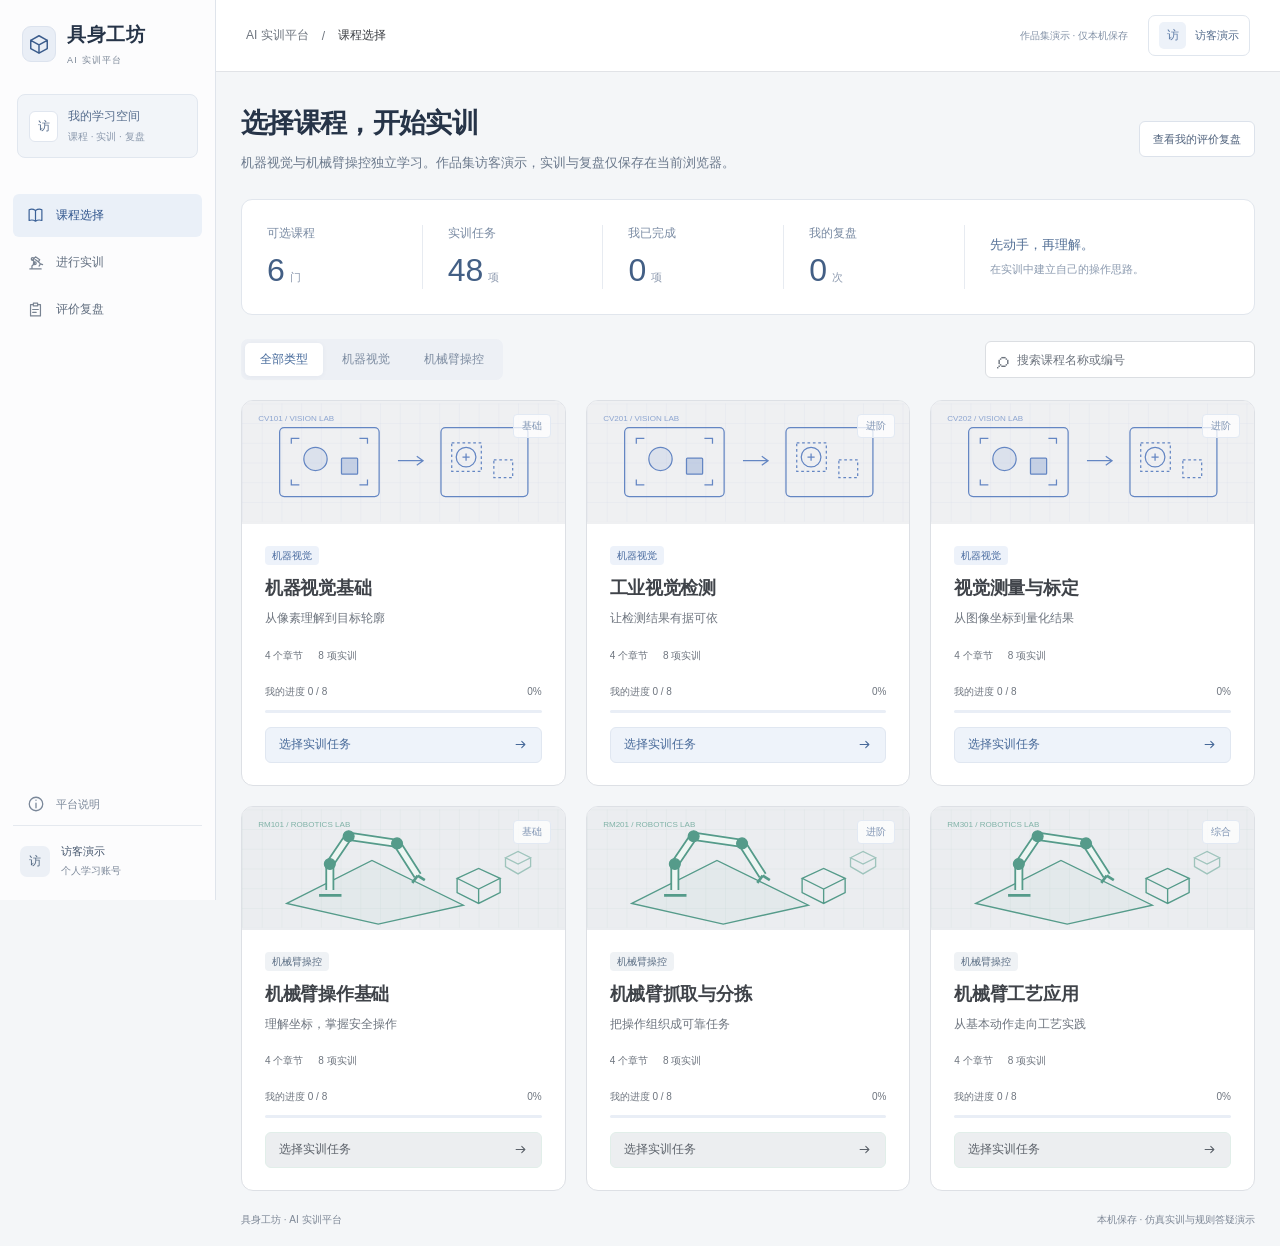
==== commit 47dc0120: "Sync updated robotlab learning prototype with public visitor demo" ====
--- a/demos/robotlab/index.html
+++ b/demos/robotlab/index.html
@@ -1 +1 @@
-<!doctype html><html lang="zh-CN"><head><meta charset="utf-8"><meta name="viewport" content="width=device-width,initial-scale=1"><title>具身工坊 · 教学与考核工作台</title><link rel="stylesheet" href="base.css"><link rel="stylesheet" href="workspace.css"><link rel="stylesheet" href="catalog.css"><link rel="stylesheet" href="studio.css"><link rel="stylesheet" href="remediation.css"><link rel="stylesheet" href="ai-workbench.css"><link rel="stylesheet" href="robot-nodes.css"></head><body><svg style="display:none" xmlns="http://www.w3.org/2000/svg"><symbol id="cube" viewBox="0 0 24 24"><path d="m12 3 9 5-9 5-9-5 9-5Z M3 8v9l9 5 9-5V8 M12 13v9"/></symbol><symbol id="grid" viewBox="0 0 24 24"><rect x="3" y="3" width="7" height="7" rx="1"/><rect x="14" y="3" width="7" height="7" rx="1"/><rect x="3" y="14" width="7" height="7" rx="1"/><rect x="14" y="14" width="7" height="7" rx="1"/></symbol><symbol id="book" viewBox="0 0 24 24"><path d="M12 5c-3-2-7-2-9-1v15c3-1 6-1 9 1 3-2 6-2 9-1V4c-2-1-6-1-9 1Zm0 0v15"/></symbol><symbol id="vision" viewBox="0 0 24 24"><path d="M3 8V4h4m10 0h4v4m0 8v4h-4M7 20H3v-4"/><circle cx="12" cy="12" r="4"/><circle cx="12" cy="12" r="1"/></symbol><symbol id="robot" viewBox="0 0 24 24"><path d="M4 21h16M7 21v-4l4-4-3-5 4-4 6 4-2 3-4-3m4 3 3 3-2 3m2-3 3 1"/><circle cx="8" cy="7" r="2"/><circle cx="11" cy="13" r="2"/></symbol><symbol id="chart" viewBox="0 0 24 24"><path d="M4 3v18h17M8 16v-5m5 5V7m5 9V4"/></symbol><symbol id="play" viewBox="0 0 24 24"><path d="m8 4 12 8-12 8V4Z"/></symbol><symbol id="save" viewBox="0 0 24 24"><path d="M4 3h13l4 4v14H3V3h1Zm3 0v6h10V3M7 21v-8h10v8"/></symbol><symbol id="spark" viewBox="0 0 24 24"><path d="m12 3 2.5 6.5L21 12l-6.5 2.5L12 21l-2.5-6.5L3 12l6.5-2.5L12 3Zm7-1 1 2 2 1-2 1-1 2-1-2-2-1 2-1 1-2Z"/></symbol><symbol id="settings" viewBox="0 0 24 24"><path d="M4 7h16M4 17h16"/><circle cx="9" cy="7" r="3" fill="white"/><circle cx="16" cy="17" r="3" fill="white"/></symbol><symbol id="refresh" viewBox="0 0 24 24"><path d="M20 8a8 8 0 1 0 0 9M20 3v6h-6"/></symbol><symbol id="expand" viewBox="0 0 24 24"><path d="M3 9V3h6m6 0h6v6M3 15v6h6m6 0h6v-6"/></symbol></svg><div id="app"></div><div id="toast" class="toast" role="status"></div><div id="modalRoot"></div><script src="catalog-data.js"></script><script src="drawing.js"></script><script src="app.js"></script><script src="catalog.js"></script><script src="analytics-data.js"></script><script src="analytics.js"></script><script src="remediation-data.js"></script><script src="remediation.js"></script><script src="ai-workbench.js"></script><script src="robot-nodes-model.js"></script><script src="robot-nodes.js"></script></body></html>+<!doctype html><html lang="zh-CN"><head><meta charset="utf-8"><meta name="viewport" content="width=device-width,initial-scale=1"><title>具身工坊 · AI 实训平台</title><link rel="stylesheet" href="base.css"><link rel="stylesheet" href="workspace.css"><link rel="stylesheet" href="catalog.css"><link rel="stylesheet" href="studio.css"><link rel="stylesheet" href="remediation.css"><link rel="stylesheet" href="ai-workbench.css"><link rel="stylesheet" href="robot-nodes.css"><link rel="stylesheet" href="unified.css"><link rel="stylesheet" href="vision-review.css"></head><body><svg style="display:none" xmlns="http://www.w3.org/2000/svg"><symbol id="cube" viewBox="0 0 24 24"><path d="m12 3 9 5-9 5-9-5 9-5Z M3 8v9l9 5 9-5V8 M12 13v9"/></symbol><symbol id="grid" viewBox="0 0 24 24"><rect x="3" y="3" width="7" height="7" rx="1"/><rect x="14" y="3" width="7" height="7" rx="1"/><rect x="3" y="14" width="7" height="7" rx="1"/><rect x="14" y="14" width="7" height="7" rx="1"/></symbol><symbol id="book" viewBox="0 0 24 24"><path d="M12 5c-3-2-7-2-9-1v15c3-1 6-1 9 1 3-2 6-2 9-1V4c-2-1-6-1-9 1Zm0 0v15"/></symbol><symbol id="vision" viewBox="0 0 24 24"><path d="M3 8V4h4m10 0h4v4m0 8v4h-4M7 20H3v-4"/><circle cx="12" cy="12" r="4"/><circle cx="12" cy="12" r="1"/></symbol><symbol id="robot" viewBox="0 0 24 24"><path d="M4 21h16M7 21v-4l4-4-3-5 4-4 6 4-2 3-4-3m4 3 3 3-2 3m2-3 3 1"/><circle cx="8" cy="7" r="2"/><circle cx="11" cy="13" r="2"/></symbol><symbol id="chart" viewBox="0 0 24 24"><path d="M4 3v18h17M8 16v-5m5 5V7m5 9V4"/></symbol><symbol id="play" viewBox="0 0 24 24"><path d="m8 4 12 8-12 8V4Z"/></symbol><symbol id="save" viewBox="0 0 24 24"><path d="M4 3h13l4 4v14H3V3h1Zm3 0v6h10V3M7 21v-8h10v8"/></symbol><symbol id="spark" viewBox="0 0 24 24"><path d="m12 3 2.5 6.5L21 12l-6.5 2.5L12 21l-2.5-6.5L3 12l6.5-2.5L12 3Zm7-1 1 2 2 1-2 1-1 2-1-2-2-1 2-1 1-2Z"/></symbol><symbol id="settings" viewBox="0 0 24 24"><path d="M4 7h16M4 17h16"/><circle cx="9" cy="7" r="3" fill="white"/><circle cx="16" cy="17" r="3" fill="white"/></symbol><symbol id="refresh" viewBox="0 0 24 24"><path d="M20 8a8 8 0 1 0 0 9M20 3v6h-6"/></symbol><symbol id="expand" viewBox="0 0 24 24"><path d="M3 9V3h6m6 0h6v6M3 15v6h6m6 0h6v-6"/></symbol></svg><div id="app" hidden></div><div id="accountGate" class="account-gate"><div class="gate-mark">◇</div><h1>具身工坊</h1><p>正在载入你的学习空间…</p></div><div id="toast" class="toast" role="status"></div><div id="modalRoot"></div><script src="bootstrap.js"></script></body></html>
--- a/demos/robotlab/unified.css
+++ b/demos/robotlab/unified.css
@@ -0,0 +1 @@
+[hidden]{display:none!important}.account-gate{min-height:100dvh;display:flex;flex-direction:column;align-items:center;justify-content:center;background:#f4f6f8;color:#334a69;padding:30px;text-align:center}.account-gate h1{font-size:27px;margin:18px 0 10px;font-weight:600}.account-gate p{font-size:13px;line-height:1.9;color:#75849b;max-width:440px}.account-gate .btn{margin-top:18px}.gate-mark{font-size:35px;color:#6c8dbb}.personal-account{display:flex;align-items:center;gap:9px;border:1px solid #e0e6ee;background:#fff;color:#536b8b;padding:6px 10px;border-radius:7px;max-width:230px}.personal-account>span{display:grid;place-items:center;background:#edf2f9;color:#5f7da7;border-radius:5px;width:27px;height:27px;flex-shrink:0;font-size:12px}.personal-account b{font-size:11px;font-weight:500;text-overflow:ellipsis;overflow:hidden;white-space:nowrap}.learning-sync{font-size:10px;color:#8291a6;white-space:nowrap}.personal-space-label{display:flex;align-items:center;gap:10px;margin:6px 17px 24px;padding:13px 11px;background:#f2f5f9;border:1px solid #e1e7ef;border-radius:8px;color:#566d8d;font-size:12px}.personal-space-label>span{display:grid;place-items:center;background:#fff;border:1px solid #e0e6ef;width:29px;height:31px;border-radius:6px;flex-shrink:0}.personal-space-label small{display:block;font-size:10px;color:#8b99ad;margin-top:5px}.ai-workbench-page .personal-space-label{display:none}.personal-course-summary{display:grid;grid-template-columns:repeat(4,1fr) 1.6fr;padding:25px 0;background:#fff;border:1px solid #e1e6ed;border-radius:11px;margin:24px 0}.personal-course-summary>div{padding:0 25px;border-right:1px solid #e7ebf1}.personal-course-summary span{display:block;font-size:12px;color:#7a8ba3}.personal-course-summary strong{display:block;font-size:32px;font-weight:500;color:#435f85;margin-top:10px;font-variant-numeric:tabular-nums}.personal-course-summary small{font-size:11px;color:#8d9aaf;margin-left:5px}.personal-course-summary>p{margin:0;padding:0 25px;align-self:center;font-size:13px;color:#557197;line-height:1.9}.personal-course-summary b{font-size:11px;font-weight:400;color:#8b9aaf}.course-card .course-enter .icon{width:15px;height:15px}.personal-review-tabs{display:flex;align-items:center;gap:12px;margin:24px 0 19px;flex-wrap:wrap}.personal-review-tabs select{height:34px;border:1px solid #dfe5ee;border-radius:6px;font-size:11px;padding:0 9px;color:#627b9f;background:#fff}.personal-review-summary{display:flex;align-items:baseline;gap:8px;font-size:12px;color:#8292a8;padding:0 0 18px}.personal-review-summary>strong{font-size:25px;font-weight:500;color:#526e95}.personal-review-summary>span{margin-left:auto;font-size:11px}.personal-review-list{display:grid;gap:15px}.personal-review-card{display:grid;grid-template-columns:minmax(0,1fr) 160px;background:#fff;border:1px solid #dee5ef;border-radius:10px;padding:22px 24px;gap:18px 30px}.review-card-main h2{font-size:16px;font-weight:500;color:#3b5579;margin:14px 0 9px}.review-card-main>p{font-size:11px;color:#8a9aaf;margin:0;line-height:1.8}.review-findings{display:flex;gap:7px;flex-wrap:wrap;margin-top:13px}.review-findings span{font-size:10px;color:#6e87a3;background:#f1f5fa;padding:5px 7px;border-radius:4px}.review-findings .needs-work{color:#9f8054;background:#faf4e9}.review-card-result{display:flex;align-items:flex-end;flex-direction:column;gap:6px}.review-card-result strong{font-size:29px;color:#526e95;font-weight:500}.review-card-result small{font-size:12px;color:#98a5b8}.review-card-result>span{font-size:10px;color:#8c9bb0}.review-card-result em{font-style:normal;font-size:10px;background:#f0f4f8;border-radius:4px;color:#7d91ab;padding:4px 7px;margin-top:7px}.review-card-actions{grid-column:1/-1;display:flex;gap:10px;align-items:center;border-top:1px solid #edf0f5;padding-top:17px}.review-card-actions .textlink{margin-left:auto}.review-saved-note{grid-column:1/-1;margin:0;padding:11px 13px;background:#f8fafc;border-radius:6px;color:#7e90a8;font-size:11px;line-height:1.8}.personal-reflection-form>label{display:block;font-size:12px;color:#617c9f;margin-bottom:20px}.personal-reflection-form textarea{display:block;width:100%;height:100px;resize:vertical;line-height:1.9;margin-top:9px;padding:11px 13px;border:1px solid #dbe4f1;border-radius:6px;font-size:12px;color:#5b7496}.personal-reflection-form select{display:block;height:35px;max-width:100%;margin-top:9px;padding:0 10px;font-size:12px;color:#5f789b;border:1px solid #dbe4f1;border-radius:5px;background:#fff}.review-explanation{white-space:pre-wrap;padding:12px;background:#f7f9fc;border-radius:6px}.learning-save-alert{border:1px solid #ead9b9;background:#fff8eb;color:#927443;font-size:12px;line-height:1.8;padding:12px 15px;border-radius:7px;margin-bottom:20px}.learning-save-alert button{display:block;margin-top:7px}.studio-top .top-location strong{max-width:300px;overflow:hidden;text-overflow:ellipsis}.personal-review-card .btn{font-size:11px}.studio-sidebar nav{margin-top:8px}@media(max-width:1120px){.personal-space-label{display:none}.personal-course-summary>div{padding:0 17px}.personal-course-summary>p{padding:0 17px}}@media(max-width:740px){.studio-top{flex-wrap:wrap;height:auto;min-height:64px;padding-top:10px;padding-bottom:10px;gap:10px}.learning-sync{font-size:9px}.personal-account{max-width:145px;padding:4px 7px}.personal-account b{font-size:10px}.personal-account>span{height:23px;width:23px;font-size:10px}.personal-course-summary{grid-template-columns:1fr 1fr;padding:0;margin:20px 0}.personal-course-summary>div{padding:18px 20px;border-bottom:1px solid #e7ebf1}.personal-course-summary>div:nth-child(2n){border-right:0}.personal-course-summary>p{grid-column:1/-1;padding:15px 20px;font-size:12px}.personal-course-summary strong{font-size:28px}.personal-review-summary{flex-wrap:wrap}.personal-review-summary>span{font-size:10px}.personal-review-card{grid-template-columns:minmax(0,1fr) 90px;padding:18px 16px;gap:15px 10px}.review-card-main h2{font-size:14px;line-height:1.7}.review-card-main>p{font-size:10px}.review-card-result strong{font-size:25px}.review-card-actions{flex-wrap:wrap;gap:8px}.review-card-actions .btn{font-size:10px;padding:0 9px}.personal-review-tabs{gap:9px}.personal-review-tabs>.catalog-segments{width:100%;justify-content:flex-start}.review-findings span{font-size:9px}.studio-top .top-location strong{max-width:150px}.ai-workbench-page .studio-top{gap:10px}.ai-workbench-page .personal-account{margin-left:auto}.ai-workbench-page .learning-sync{display:none}}
--- a/demos/robotlab/vision-review.css
+++ b/demos/robotlab/vision-review.css
@@ -0,0 +1,2 @@
+.review-data-dashboard{margin:24px 0 28px;background:#fff;border:1px solid #dfe6ef;border-radius:11px;overflow:hidden}.review-dashboard-heading{display:flex;align-items:center;justify-content:space-between;gap:18px;padding:22px 24px 17px}.review-dashboard-heading h2{font-size:18px;font-weight:500;color:#365170;margin:0 0 8px}.review-dashboard-heading p{font-size:11px;color:#8391a6;line-height:1.8;margin:0}.review-dashboard-domains{display:flex;align-items:center;gap:20px;padding:0 24px;border-bottom:1px solid #e6ebf3}.review-dashboard-domains>button{display:flex;align-items:center;gap:7px;background:none;border-bottom:2px solid transparent;padding:12px 0;font-size:12px;color:#8795aa}.review-dashboard-domains>button.active{color:#4c6f9e;border-color:#7294c1}.review-dashboard-domains .icon{width:16px;height:16px}.review-dashboard-domains>span{margin-left:auto;font-size:10px;color:#9b835f}.review-dashboard-metrics{display:grid;grid-template-columns:repeat(4,1fr);padding:23px 0;border-bottom:1px solid #edf0f5}.review-dashboard-metrics>div{padding:0 24px;border-right:1px solid #e6ebf2}.review-dashboard-metrics>div:last-child{border:0}.review-dashboard-metrics span{font-size:11px;color:#8293aa}.review-dashboard-metrics strong{font-size:29px;color:#53739a;font-weight:500;display:block;margin-top:10px;font-variant-numeric:tabular-nums}.review-dashboard-metrics small{font-size:11px;color:#9aabbe;margin-left:5px}.review-dashboard-charts{display:grid;grid-template-columns:minmax(0,1.3fr) minmax(0,1fr);gap:28px;padding:23px 24px}.review-dashboard-charts h3{font-size:13px;color:#567194;font-weight:500;margin:0 0 17px}.review-dashboard-charts h3>small{font-size:9px;color:#95a3b7;font-weight:400;margin-left:8px}.review-trend svg{width:100%;display:block;margin-top:15px;height:180px}.review-trend text{font-size:9px;fill:#91a2b8}.review-criteria>div{margin-top:14px}.review-criteria>div>span{font-size:11px;color:#6e85a1;display:flex;justify-content:space-between;gap:14px}.review-criteria b{font-size:11px;font-weight:500;color:#5b7ba4}.review-criteria i{display:block;height:5px;border-radius:4px;background:#edf1f6;margin:8px 0}.review-criteria em{display:block;height:5px;border-radius:4px}.review-criteria p{font-size:9px;line-height:1.8;margin:0;color:#96a5b8}.review-chart-empty{padding:32px 12px;font-size:11px;color:#91a2b8;line-height:1.9;text-align:center}.review-example-bottom{padding:15px 24px;border-top:1px solid #e8edf4;display:flex;align-items:center;gap:16px;background:#fafbfd}.review-example-bottom>span{font-size:10px;color:#8b9cb4}.review-example-bottom .textlink{margin-left:auto;font-size:11px;white-space:nowrap}.review-example-bottom .btn{font-size:10px;height:29px;white-space:nowrap}.example-review-details article{padding:15px 0;border-bottom:1px solid #e5ebf3}.example-review-details h3{font-size:13px;color:#506e96;display:flex;justify-content:space-between}.example-review-details h3>span{font-size:12px;color:#7c94b4}.example-review-details p{font-size:12px;color:#8395ad;line-height:1.9}.example-review-details b{font-size:11px;color:#647e9f;display:inline-block;margin-right:13px;font-weight:500}.example-review-details small{font-size:10px;color:#a0adbe}.vision-node-display .vision-canvas-wrap canvas{width:100%;height:auto!important;aspect-ratio:640/420;min-height:0!important}.vision-node-display .vision-canvas-wrap{padding:17px;gap:17px;grid-template-columns:1fr 1fr}.vision-node-display .workspace-toolbar{min-height:47px}.vision-node-display .camera-title{font-size:11px}.vision-node-display .vision-stats div{padding:14px 18px}.vision-flow-status{font-size:11px;line-height:1.8;padding:13px 18px;background:#f8fafc;color:#7d93af;border-top:1px solid #e8eef5}.vision-flow-editor{margin-top:15px}.vision-flow-editor .vision-canvas-scroll{height:350px}.vision-flow-editor .node-canvas{min-height:350px;margin:0 auto}.vision-flow-editor .node-ports>span{font-size:9px;color:#9aabbe}.vision-flow-editor .node-studio-toolbar strong{font-size:13px}.vision-type-contract{display:grid;gap:7px;padding:13px 0;font-size:10px;color:#8b9eb7;border-top:1px solid #edf1f6}.vision-node-workbench-page .student-layout.ai-workspace{grid-template-columns:minmax(0,1fr) 252px}.vision-node-workbench-page .legacy-node-params{display:none}.vision-node-workbench-page .node-properties-column{min-width:0}.vision-node-workbench-page .student-center{min-width:0}@media(max-width:1000px){.vision-node-workbench-page .student-layout.ai-workspace{grid-template-columns:minmax(0,1fr)}.review-dashboard-heading{flex-wrap:wrap}.review-dashboard-charts{gap:20px}.review-example-bottom{flex-wrap:wrap}.review-example-bottom .textlink{margin-left:0}}@media(max-width:650px){.review-dashboard-heading{padding:18px 16px;gap:13px}.review-dashboard-heading h2{font-size:16px}.review-dashboard-domains{padding:0 16px;gap:17px;flex-wrap:wrap}.review-dashboard-domains>span{width:100%;margin:0 0 11px;font-size:9px}.review-dashboard-domains>button{font-size:11px}.review-dashboard-metrics{grid-template-columns:1fr 1fr;padding:0}.review-dashboard-metrics>div{padding:17px 16px;border-bottom:1px solid #edf1f6}.review-dashboard-metrics>div:nth-child(2){border-right:0}.review-dashboard-metrics>div:nth-child(3){border-bottom:0}.review-dashboard-metrics>div:last-child{border-bottom:0}.review-dashboard-metrics strong{font-size:26px;margin-top:7px}.review-dashboard-metrics span{font-size:10px}.review-dashboard-charts{grid-template-columns:1fr;padding:20px 16px}.review-dashboard-charts h3{font-size:12px}.review-example-bottom{padding:14px 16px;gap:11px}.review-example-bottom>span{font-size:9px;width:100%}.review-criteria p{font-size:10px}.review-trend text{font-size:10px}.vision-node-display .vision-canvas-wrap{grid-template-columns:1fr;padding:12px;gap:12px}.vision-node-display .vision-stats div{padding:12px;font-size:10px}.vision-flow-editor .vision-canvas-scroll{height:340px}.vision-flow-editor .node-studio-body{display:flex;flex-direction:column}.vision-node-workbench-page .student-layout.ai-workspace{grid-template-columns:minmax(0,1fr)}}
+@media(min-width:651px){.vision-flow-editor .node-studio-body{grid-template-columns:minmax(0,1fr) 210px}.vision-flow-editor .node-inspector{padding:14px 12px}.vision-flow-editor .node-property-title{font-size:11px}}
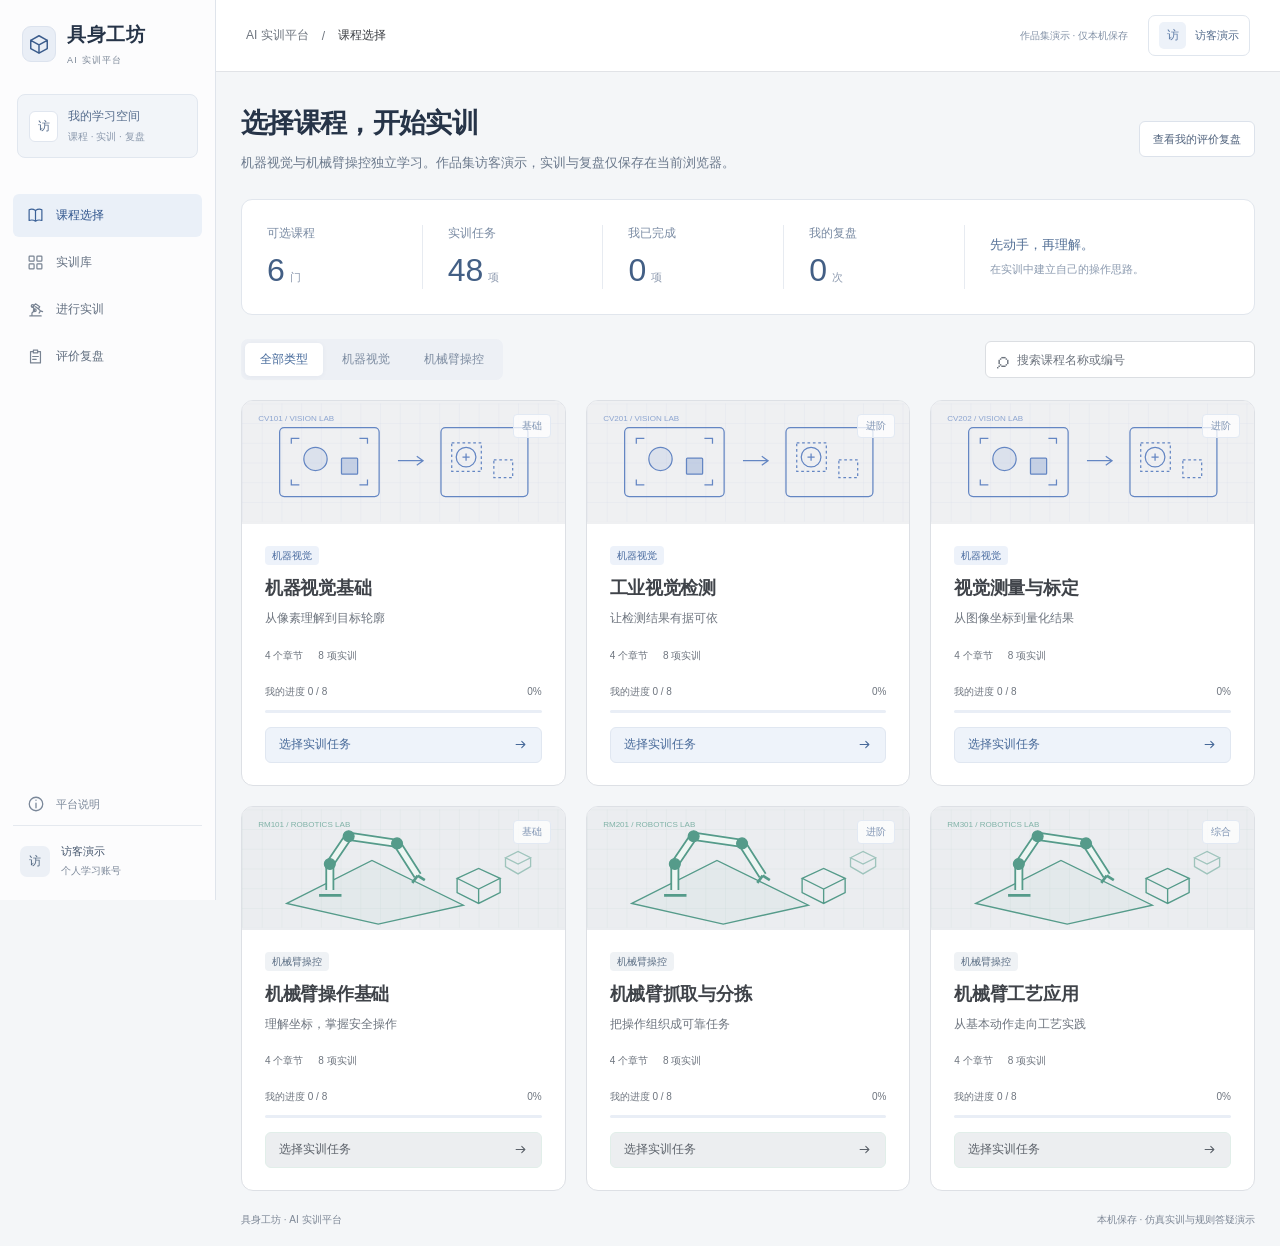
==== commit 45f1124a: "Sync prototype practice library with searchable training tasks" ====
--- a/demos/robotlab/index.html
+++ b/demos/robotlab/index.html
@@ -1 +1 @@
-<!doctype html><html lang="zh-CN"><head><meta charset="utf-8"><meta name="viewport" content="width=device-width,initial-scale=1"><title>具身工坊 · AI 实训平台</title><link rel="stylesheet" href="base.css"><link rel="stylesheet" href="workspace.css"><link rel="stylesheet" href="catalog.css"><link rel="stylesheet" href="studio.css"><link rel="stylesheet" href="remediation.css"><link rel="stylesheet" href="ai-workbench.css"><link rel="stylesheet" href="robot-nodes.css"><link rel="stylesheet" href="unified.css"><link rel="stylesheet" href="vision-review.css"></head><body><svg style="display:none" xmlns="http://www.w3.org/2000/svg"><symbol id="cube" viewBox="0 0 24 24"><path d="m12 3 9 5-9 5-9-5 9-5Z M3 8v9l9 5 9-5V8 M12 13v9"/></symbol><symbol id="grid" viewBox="0 0 24 24"><rect x="3" y="3" width="7" height="7" rx="1"/><rect x="14" y="3" width="7" height="7" rx="1"/><rect x="3" y="14" width="7" height="7" rx="1"/><rect x="14" y="14" width="7" height="7" rx="1"/></symbol><symbol id="book" viewBox="0 0 24 24"><path d="M12 5c-3-2-7-2-9-1v15c3-1 6-1 9 1 3-2 6-2 9-1V4c-2-1-6-1-9 1Zm0 0v15"/></symbol><symbol id="vision" viewBox="0 0 24 24"><path d="M3 8V4h4m10 0h4v4m0 8v4h-4M7 20H3v-4"/><circle cx="12" cy="12" r="4"/><circle cx="12" cy="12" r="1"/></symbol><symbol id="robot" viewBox="0 0 24 24"><path d="M4 21h16M7 21v-4l4-4-3-5 4-4 6 4-2 3-4-3m4 3 3 3-2 3m2-3 3 1"/><circle cx="8" cy="7" r="2"/><circle cx="11" cy="13" r="2"/></symbol><symbol id="chart" viewBox="0 0 24 24"><path d="M4 3v18h17M8 16v-5m5 5V7m5 9V4"/></symbol><symbol id="play" viewBox="0 0 24 24"><path d="m8 4 12 8-12 8V4Z"/></symbol><symbol id="save" viewBox="0 0 24 24"><path d="M4 3h13l4 4v14H3V3h1Zm3 0v6h10V3M7 21v-8h10v8"/></symbol><symbol id="spark" viewBox="0 0 24 24"><path d="m12 3 2.5 6.5L21 12l-6.5 2.5L12 21l-2.5-6.5L3 12l6.5-2.5L12 3Zm7-1 1 2 2 1-2 1-1 2-1-2-2-1 2-1 1-2Z"/></symbol><symbol id="settings" viewBox="0 0 24 24"><path d="M4 7h16M4 17h16"/><circle cx="9" cy="7" r="3" fill="white"/><circle cx="16" cy="17" r="3" fill="white"/></symbol><symbol id="refresh" viewBox="0 0 24 24"><path d="M20 8a8 8 0 1 0 0 9M20 3v6h-6"/></symbol><symbol id="expand" viewBox="0 0 24 24"><path d="M3 9V3h6m6 0h6v6M3 15v6h6m6 0h6v-6"/></symbol></svg><div id="app" hidden></div><div id="accountGate" class="account-gate"><div class="gate-mark">◇</div><h1>具身工坊</h1><p>正在载入你的学习空间…</p></div><div id="toast" class="toast" role="status"></div><div id="modalRoot"></div><script src="bootstrap.js"></script></body></html>+<!doctype html><html lang="zh-CN"><head><meta charset="utf-8"><meta name="viewport" content="width=device-width,initial-scale=1"><title>具身工坊 · AI 实训平台</title><link rel="stylesheet" href="base.css"><link rel="stylesheet" href="workspace.css"><link rel="stylesheet" href="catalog.css"><link rel="stylesheet" href="studio.css"><link rel="stylesheet" href="remediation.css"><link rel="stylesheet" href="ai-workbench.css"><link rel="stylesheet" href="robot-nodes.css"><link rel="stylesheet" href="unified.css"><link rel="stylesheet" href="vision-review.css"><link rel="stylesheet" href="practice-library.css"></head><body><svg style="display:none" xmlns="http://www.w3.org/2000/svg"><symbol id="cube" viewBox="0 0 24 24"><path d="m12 3 9 5-9 5-9-5 9-5Z M3 8v9l9 5 9-5V8 M12 13v9"/></symbol><symbol id="grid" viewBox="0 0 24 24"><rect x="3" y="3" width="7" height="7" rx="1"/><rect x="14" y="3" width="7" height="7" rx="1"/><rect x="3" y="14" width="7" height="7" rx="1"/><rect x="14" y="14" width="7" height="7" rx="1"/></symbol><symbol id="book" viewBox="0 0 24 24"><path d="M12 5c-3-2-7-2-9-1v15c3-1 6-1 9 1 3-2 6-2 9-1V4c-2-1-6-1-9 1Zm0 0v15"/></symbol><symbol id="vision" viewBox="0 0 24 24"><path d="M3 8V4h4m10 0h4v4m0 8v4h-4M7 20H3v-4"/><circle cx="12" cy="12" r="4"/><circle cx="12" cy="12" r="1"/></symbol><symbol id="robot" viewBox="0 0 24 24"><path d="M4 21h16M7 21v-4l4-4-3-5 4-4 6 4-2 3-4-3m4 3 3 3-2 3m2-3 3 1"/><circle cx="8" cy="7" r="2"/><circle cx="11" cy="13" r="2"/></symbol><symbol id="chart" viewBox="0 0 24 24"><path d="M4 3v18h17M8 16v-5m5 5V7m5 9V4"/></symbol><symbol id="play" viewBox="0 0 24 24"><path d="m8 4 12 8-12 8V4Z"/></symbol><symbol id="save" viewBox="0 0 24 24"><path d="M4 3h13l4 4v14H3V3h1Zm3 0v6h10V3M7 21v-8h10v8"/></symbol><symbol id="spark" viewBox="0 0 24 24"><path d="m12 3 2.5 6.5L21 12l-6.5 2.5L12 21l-2.5-6.5L3 12l6.5-2.5L12 3Zm7-1 1 2 2 1-2 1-1 2-1-2-2-1 2-1 1-2Z"/></symbol><symbol id="settings" viewBox="0 0 24 24"><path d="M4 7h16M4 17h16"/><circle cx="9" cy="7" r="3" fill="white"/><circle cx="16" cy="17" r="3" fill="white"/></symbol><symbol id="refresh" viewBox="0 0 24 24"><path d="M20 8a8 8 0 1 0 0 9M20 3v6h-6"/></symbol><symbol id="expand" viewBox="0 0 24 24"><path d="M3 9V3h6m6 0h6v6M3 15v6h6m6 0h6v-6"/></symbol></svg><div id="app" hidden></div><div id="accountGate" class="account-gate"><div class="gate-mark">◇</div><h1>具身工坊</h1><p>正在载入你的学习空间…</p></div><div id="toast" class="toast" role="status"></div><div id="modalRoot"></div><script src="bootstrap.js"></script></body></html>
--- a/demos/robotlab/practice-library.css
+++ b/demos/robotlab/practice-library.css
@@ -0,0 +1 @@
+.practice-library-intro{display:flex;align-items:center;gap:18px;padding:24px;background:#fff;border:1px solid #dfe6ee;border-radius:11px;margin:23px 0}.library-intro-icon{width:44px;height:48px;display:grid;place-items:center;background:#eef3fa;color:#6a8bb6;border:1px solid #e1e8f3;border-radius:10px;flex-shrink:0}.library-intro-icon .icon{width:24px;height:24px}.practice-library-intro h2{font-size:16px;font-weight:500;color:#476386;margin:0 0 9px}.practice-library-intro p{font-size:11px;color:#8c9bb0;margin:0;line-height:1.8}.practice-library-count{border-left:1px solid #e8ecf3;padding-left:24px;margin-left:auto;min-width:85px}.practice-library-count strong{font-size:28px;color:#59789f;font-weight:500;display:block}.practice-library-count small{font-size:10px;color:#95a4b9;margin-left:5px}.practice-library-count>span{font-size:10px;color:#8d9db3;display:block;margin-top:7px}.practice-library-controls{display:flex;justify-content:space-between;gap:18px;margin:24px 0 17px;align-items:center}.practice-library-controls .catalog-segments button{display:flex;gap:8px;align-items:center}.practice-library-controls .catalog-segments button span{font-size:9px;background:#e8edf5;color:#8a9bb4;padding:2px 4px;border-radius:3px}.practice-library-search{display:flex;align-items:center;gap:8px;padding:0 11px;height:36px;border:1px solid #dce4ee;background:#fff;border-radius:6px;min-width:260px}.practice-library-search .icon{width:14px;height:14px;color:#91a0b5}.practice-library-search input{font-size:11px;color:#687f9e;border:0;background:transparent;outline:none;min-width:0;width:100%}.practice-library-filters{display:flex;align-items:center;gap:13px;padding:16px 0;border-bottom:1px solid #e2e8f0;flex-wrap:wrap}.practice-library-filters>label{display:flex;align-items:center;gap:7px;font-size:10px;color:#8c9cb1}.practice-library-filters select{height:30px;font-size:10px;border:1px solid #e0e6ef;border-radius:5px;padding:0 8px;color:#7086a4;background:#fff;max-width:160px}.practice-library-filters .textlink{font-size:10px}.practice-library-result-line{display:flex;justify-content:space-between;gap:15px;margin:18px 0;font-size:11px;color:#8b9cb3}.practice-library-result-line b{font-weight:500;color:#5e7da4}.practice-library-result-line small{font-size:10px;color:#96a6bb}.practice-task-grid{display:grid;grid-template-columns:repeat(3,minmax(0,1fr));gap:18px}.practice-task-card{border:1px solid #dfe6ef;border-radius:10px;padding:20px;background:#fff;display:flex;flex-direction:column;min-width:0}.practice-task-top{display:flex;align-items:center;gap:10px}.practice-task-symbol{width:35px;height:38px;background:#edf3fb;border:1px solid #e1e8f3;border-radius:7px;display:grid;place-items:center;color:#7593bb;flex-shrink:0}.practice-task-card.robot .practice-task-symbol{background:#f0f3f7;color:#8596ad}.practice-task-top>div>small{display:block;font-size:9px;color:#a1afc2;margin-top:5px}.practice-progress{margin-left:auto;font-size:9px;color:#9cabbf;white-space:nowrap}.practice-progress.active{color:#6286b7;background:#eef4fd;border-radius:4px;padding:4px 6px}.practice-progress.completed{color:#6e9788;background:#eff6f2;border-radius:4px;padding:4px 6px}.practice-task-card h2{font-size:15px;font-weight:500;color:#425f83;line-height:1.7;margin:19px 0 10px}.practice-task-description{font-size:11px;color:#8c9db4;line-height:1.9;margin:0 0 15px;min-height:42px}.practice-task-skills{display:flex;flex-wrap:wrap;gap:6px;margin-bottom:20px}.practice-task-skills span{font-size:9px;background:#f3f6fa;color:#8c9db4;border-radius:4px;padding:4px 6px}.practice-task-meta{display:flex;justify-content:space-between;gap:10px;font-size:10px;color:#98a8bc;margin-top:auto}.practice-task-meta>span:last-child{color:#738eaf}.practice-task-course{font-size:10px;color:#91a3bb;margin:13px 0 17px;line-height:1.8}.practice-task-course>span{display:block;font-size:9px;color:#a9b5c6;margin-top:3px}.practice-task-actions{display:flex;gap:8px;padding-top:16px;border-top:1px solid #edf1f6}.practice-task-actions .btn{flex:1;height:31px;font-size:10px;padding:0 8px;justify-content:center}.practice-task-actions .icon{width:11px;height:11px}.library-task-detail>p,.library-task-detail li{font-size:12px;line-height:1.9;color:#8496af}.library-task-detail h3{font-size:13px;color:#5b789e;font-weight:500;margin:22px 0 10px}.library-task-detail ul{padding-left:20px}.library-task-detail .task-tags{margin:17px 0}@media(max-width:1150px){.practice-task-grid{grid-template-columns:repeat(2,minmax(0,1fr))}.practice-library-count{padding-left:17px;min-width:65px}.practice-library-intro{gap:13px;padding:20px}.practice-library-intro>div:nth-child(2){max-width:310px}}@media(max-width:740px){.practice-library-intro{flex-wrap:wrap;gap:12px}.practice-library-intro>div:nth-child(2){flex:1;max-width:none}.practice-library-intro h2{font-size:14px}.practice-library-intro p{font-size:10px}.practice-library-count{flex:1;margin:8px 0 0;padding-left:12px;min-width:0}.practice-library-count strong{font-size:24px}.practice-library-controls{flex-direction:column;align-items:stretch;gap:13px}.practice-library-controls .catalog-segments{justify-content:space-between}.practice-library-controls .catalog-segments button{font-size:10px;padding:8px 7px;gap:5px}.practice-library-search{min-width:0;width:100%}.practice-library-filters{gap:11px}.practice-library-filters>label{font-size:10px}.practice-library-filters select{font-size:10px;max-width:148px}.practice-library-filters .spacer{display:none}.practice-library-result-line small{font-size:9px;text-align:right;line-height:1.7}.practice-task-grid{grid-template-columns:1fr;gap:14px}.practice-task-card{padding:18px}.practice-task-description{min-height:0}.practice-task-card h2{font-size:15px}.practice-task-actions .btn{font-size:11px;height:34px}.practice-task-meta,.practice-task-course{font-size:11px}.practice-task-skills span{font-size:10px}.mobile-app-nav{overflow-x:auto;white-space:nowrap}}
